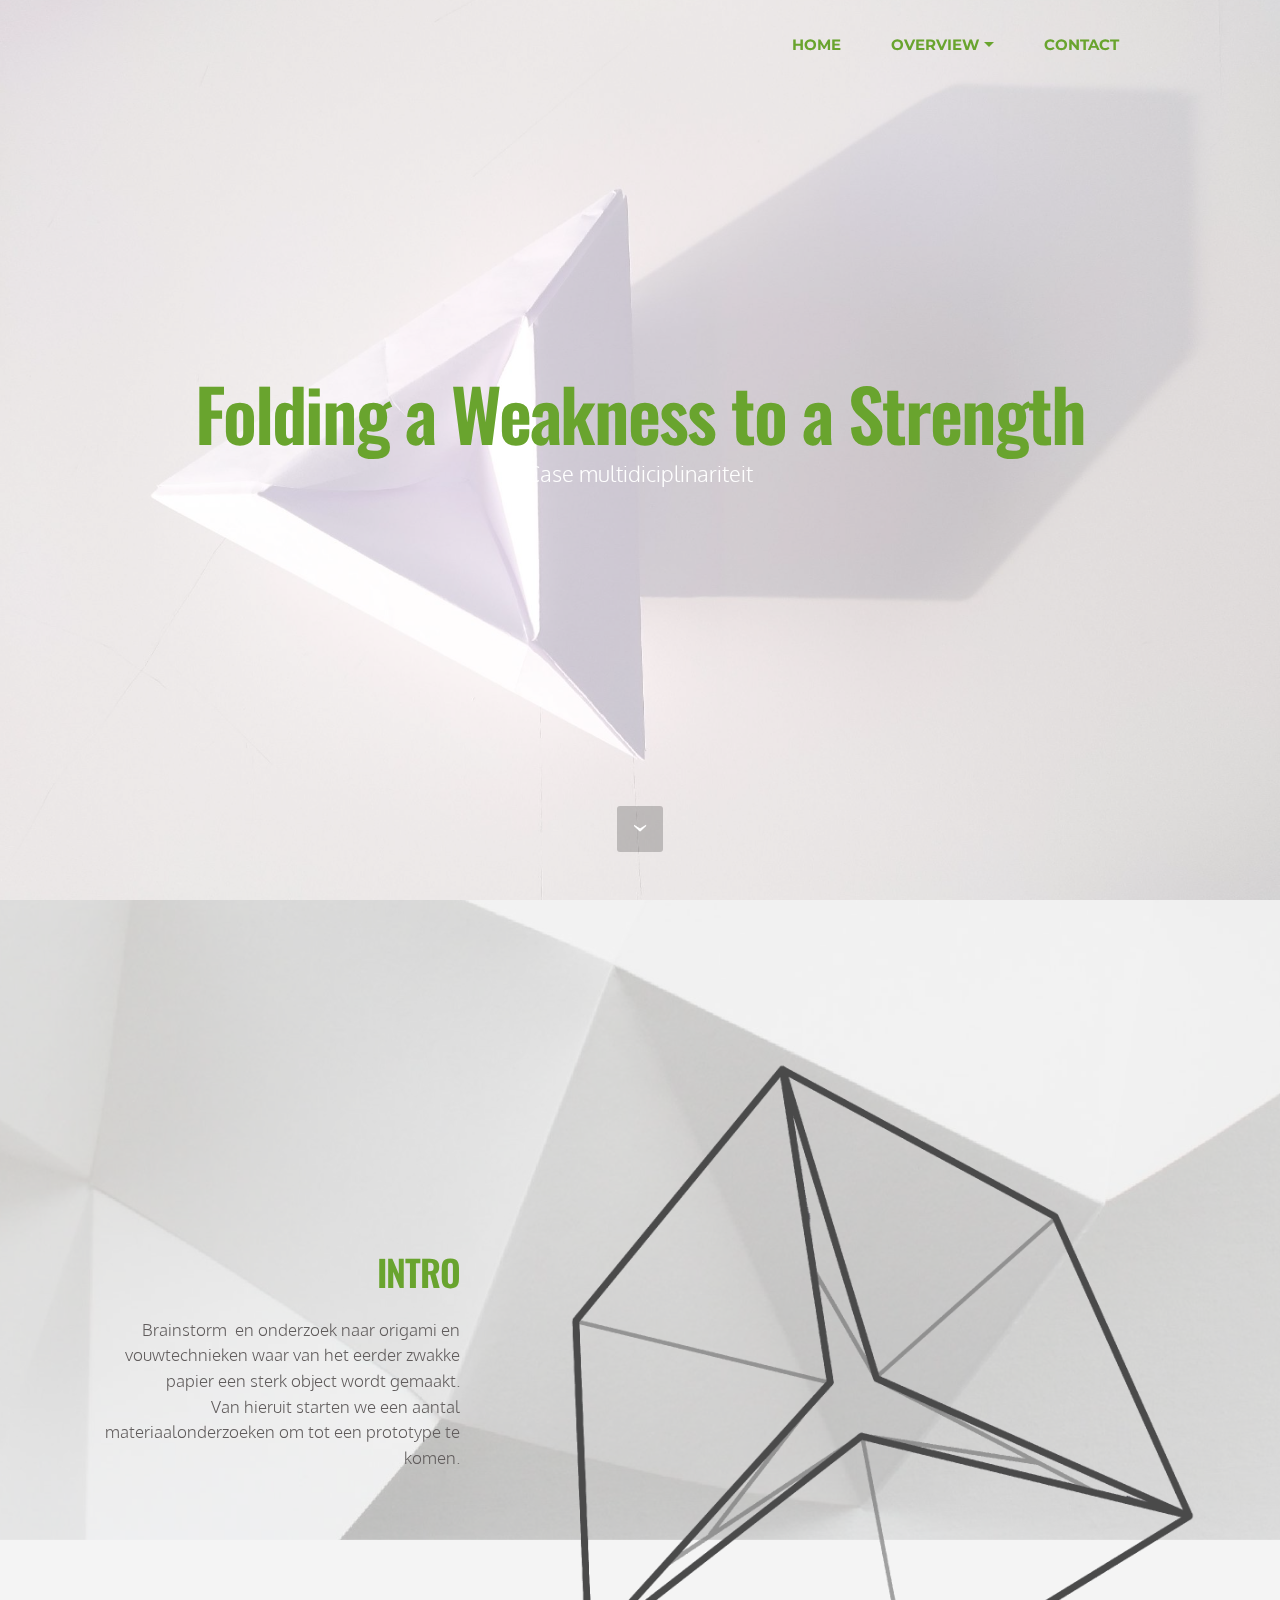
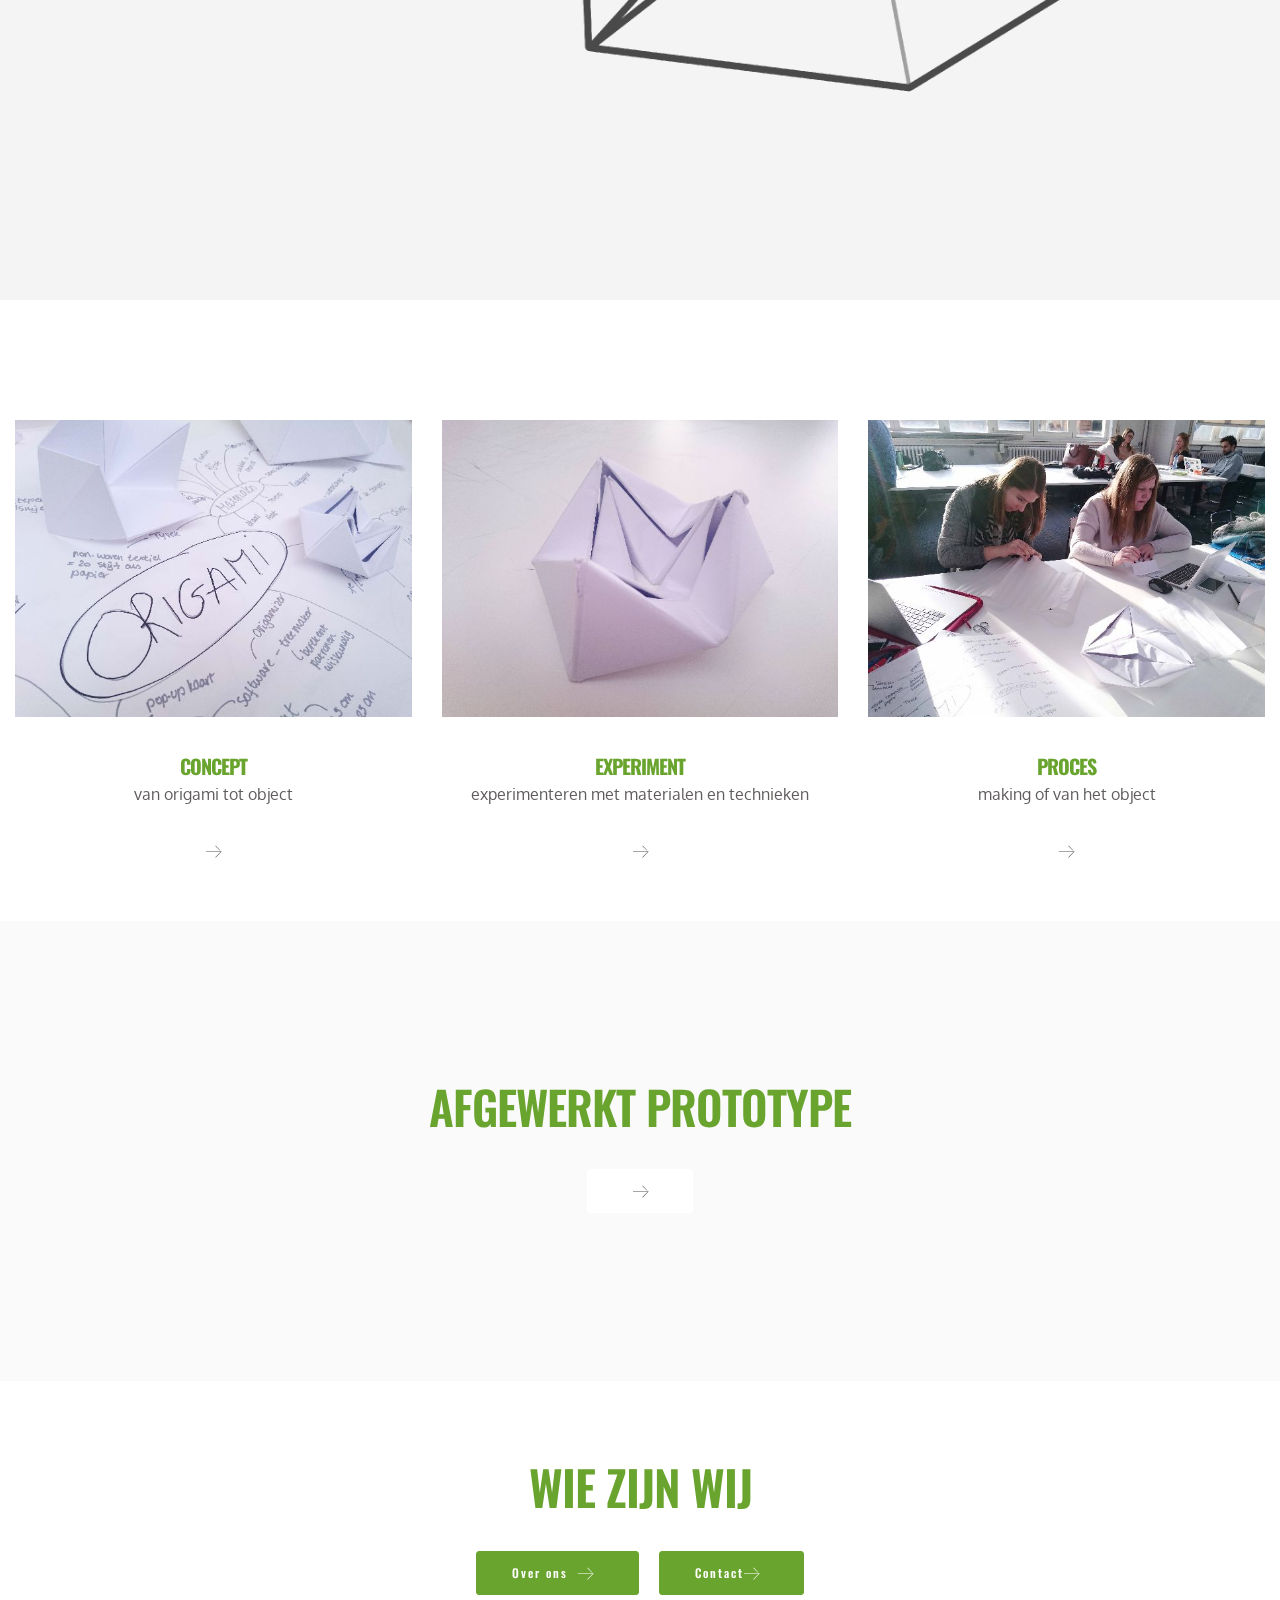
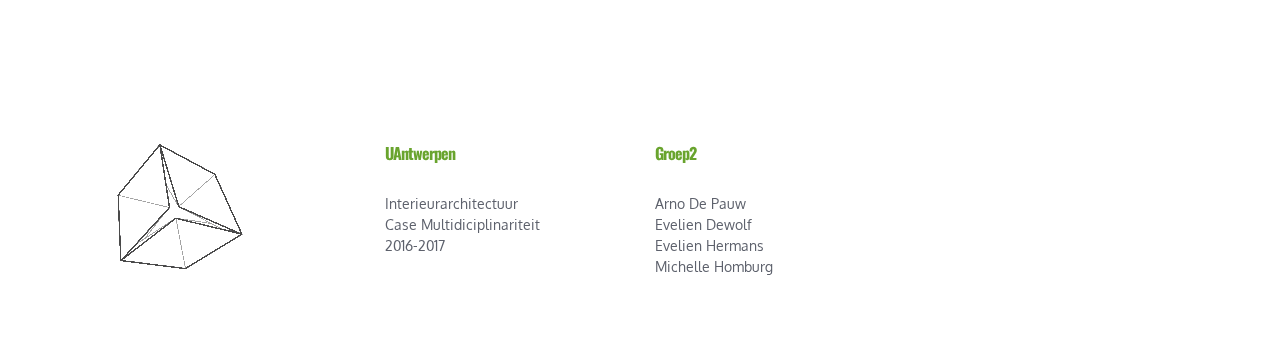
==== index.html @ 87c95130 "1212 doorsturen" ====
<!DOCTYPE html>
<html>
<head>
  <!-- Site made with Mobirise Website Builder v3.9.0, https://mobirise.com -->
  <meta charset="UTF-8">
  <meta http-equiv="X-UA-Compatible" content="IE=edge">
  <meta name="generator" content="Mobirise v3.9.0, mobirise.com">
  <meta name="viewport" content="width=device-width, initial-scale=1">
  <link rel="shortcut icon" href="assets/images/logo.png" type="image/x-icon">
  <meta name="description" content="">
  <title>Folding & Creating</title>
  <link rel="stylesheet" href="https://fonts.googleapis.com/css?family=Lora:400,700,400italic,700italic&amp;subset=latin">
  <link rel="stylesheet" href="https://fonts.googleapis.com/css?family=Montserrat:400,700">
  <link rel="stylesheet" href="https://fonts.googleapis.com/css?family=Raleway:100,100i,200,200i,300,300i,400,400i,500,500i,600,600i,700,700i,800,800i,900,900i">
  <link rel="stylesheet" href="assets/bootstrap-material-design-font/css/material.css">
  <link rel="stylesheet" href="assets/web/assets/mobirise-icons/mobirise-icons.css">
  <link rel="stylesheet" href="assets/tether/tether.min.css">
  <link rel="stylesheet" href="assets/bootstrap/css/bootstrap.min.css">
  <link rel="stylesheet" href="assets/dropdown/css/style.css">
  <link rel="stylesheet" href="assets/theme/css/style.css">
  <link rel="stylesheet" href="assets/mobirise/css/mbr-additional.css" type="text/css">
  
  
  
</head>
<body>
<section id="menu-0">

    <nav class="navbar navbar-dropdown bg-color transparent">
        <div class="container">

            <div class="mbr-table">
                
                <div class="mbr-table-cell">

                    <button class="navbar-toggler pull-xs-right hidden-md-up" type="button" data-toggle="collapse" data-target="#exCollapsingNavbar">
                        <div class="hamburger-icon"></div>
                    </button>

                    <ul class="nav-dropdown collapse pull-xs-right nav navbar-nav navbar-toggleable-sm" id="exCollapsingNavbar"><li class="nav-item dropdown"><a class="nav-link link" href="index.html">HOME</a></li><li class="nav-item dropdown open"><a class="nav-link link dropdown-toggle" href="https://mobirise.com/" data-toggle="dropdown-submenu" aria-expanded="true">OVERVIEW</a><div class="dropdown-menu"><a class="dropdown-item" href="concept.html">Concept</a><a class="dropdown-item" href="experimenten.html">Experimenten</a><a class="dropdown-item" href="proces.html">Proces</a><a class="dropdown-item" href="objectAF.html">Afgewerkt Object</a><a class="dropdown-item" href="overons.html">Over ons</a></div></li><li class="nav-item dropdown"><a class="nav-link link" href="contact.html" aria-expanded="false">CONTACT</a></li><li class="nav-item"><a class="nav-link link" href="https://mobirise.com/" aria-expanded="false"></a></li></ul>
                    <button hidden="" class="navbar-toggler navbar-close" type="button" data-toggle="collapse" data-target="#exCollapsingNavbar">
                        <div class="close-icon"></div>
                    </button>

                </div>
            </div>

        </div>
    </nav>

</section>

<section class="engine"><a rel="external" href="https://mobirise.com">bootstrap web site generator software download</a></section><section class="mbr-section mbr-section-hero mbr-section-full mbr-parallax-background mbr-section-with-arrow mbr-after-navbar" id="header1-c" style="background-image: url(assets/images/experiment2opzijnkant-2000x1500-39.jpg);">

    <div class="mbr-overlay" style="opacity: 0.6; background-color: rgb(255, 255, 255);"></div>

    <div class="mbr-table-cell">

        <div class="container">
            <div class="row">
                <div class="mbr-section col-md-10 col-md-offset-1 text-xs-center">

                    <h1 class="mbr-section-title display-1">Folding a Weakness to a Strength</h1>
                    <p class="mbr-section-lead lead">Case multidiciplinariteit</p>
                    
                </div>
            </div>
        </div>
    </div>

    <div class="mbr-arrow mbr-arrow-floating" aria-hidden="true"><a href="#msg-box5-1k"><i class="mbr-arrow-icon"></i></a></div>

</section>

<section class="mbr-section mbr-parallax-background" id="msg-box5-1k" style="background-image: url(assets/images/achtergrond-2000x1341-19.jpg); padding-top: 160px; padding-bottom: 200px;">

    <div class="mbr-overlay" style="opacity: 0.7; background-color: rgb(239, 239, 239);">
    </div>
    <div class="container">
        <div class="row">
            <div class="mbr-table-md-up">

              

              <div class="mbr-table-cell mbr-right-padding-md-up col-md-5 text-xs-center text-md-right">
                  <h3 class="mbr-section-title display-2">INTRO</h3>
                  <div class="lead">

                    <p>&nbsp;Brainstorm &nbsp;en onderzoek naar origami en vouwtechnieken waar van het eerder zwakke papier een sterk object wordt gemaakt.<br>Van hieruit starten we een aantal &nbsp;materiaalonderzoeken om tot een prototype te komen.</p>

                  </div>

                  
              </div>


              


              <div class="mbr-table-cell mbr-valign-top col-md-7">
                  <div class="mbr-figure"><img src="assets/images/logo1-1400x1410-69.png"></div>
              </div>

            </div>
        </div>
    </div>

</section>

<section class="mbr-cards mbr-section mbr-section-nopadding" id="features3-m" style="background-color: rgb(255, 255, 255);">

    

    <div class="mbr-cards-row row">
        <div class="mbr-cards-col col-xs-12 col-lg-4" style="padding-top: 120px; padding-bottom: 40px;">
            <div class="container">
              <div class="card cart-block">
                  <div class="card-img"><img src="assets/images/origamiconcept-600x450-36.jpg" class="card-img-top"></div>
                  <div class="card-block">
                    <h4 class="card-title">CONCEPT</h4>
                    <h5 class="card-subtitle">van origami tot object</h5>
                    
                    <div class="card-btn"><a href="concept.html" class="btn btn-white">&nbsp;&nbsp;<span class="mbri-right mbr-iconfont mbr-iconfont-btn"></span></a></div>
                    </div>
                </div>
            </div>
        </div>
        <div class="mbr-cards-col col-xs-12 col-lg-4" style="padding-top: 120px; padding-bottom: 40px;">
            <div class="container">
                <div class="card cart-block">
                    <div class="card-img"><img src="assets/images/experiment5-600x450-65.jpg" class="card-img-top"></div>
                    <div class="card-block">
                        <h4 class="card-title">EXPERIMENT</h4>
                        <h5 class="card-subtitle">experimenteren met materialen en technieken</h5>
                        
                        <div class="card-btn"><a href="experimenten.html" class="btn btn-white">&nbsp;&nbsp;<span class="mbri-right mbr-iconfont mbr-iconfont-btn"></span></a></div>
                    </div>
                </div>
            </div>
        </div>
        <div class="mbr-cards-col col-xs-12 col-lg-4" style="padding-top: 120px; padding-bottom: 40px;">
            <div class="container">
                <div class="card cart-block">
                    <div class="card-img"><img src="assets/images/proces1-600x450-10.jpg" class="card-img-top"></div>
                    <div class="card-block">
                        <h4 class="card-title">PROCES</h4>
                        <h5 class="card-subtitle">making of van het object</h5>
                        
                        <div class="card-btn"><a href="proces.html" class="btn btn-white">&nbsp;&nbsp;<span class="mbri-right mbr-iconfont mbr-iconfont-btn"></span></a></div>
                    </div>
                </div>
            </div>
        </div>
        
        
        
    </div>
</section>

<section class="mbr-section article mbr-parallax-background" id="msg-box3-2u" style="background-image: url(assets/images/achtergrondjegrijs-2000x1500-86-1.jpg); padding-top: 160px; padding-bottom: 160px;">

    <div class="mbr-overlay" style="opacity: 0.3; background-color: rgb(239, 239, 239);">
    </div>
    <div class="container">
        <div class="row">
            <div class="col-md-8 col-md-offset-2 text-xs-center">
                <h3 class="mbr-section-title display-2">AFGEWERKT PROTOTYPE</h3>
                
                <div><a class="btn btn-white" href="objectAF.html">&nbsp;&nbsp;<span class="mbri-right mbr-iconfont mbr-iconfont-btn"></span></a></div>
            </div>
        </div>
    </div>

</section>

<section class="mbr-section article" id="msg-box3-1n" style="background-color: rgb(255, 255, 255); padding-top: 80px; padding-bottom: 80px;">

    
    <div class="container">
        <div class="row">
            <div class="col-md-8 col-md-offset-2 text-xs-center">
                <h3 class="mbr-section-title display-2">WIE ZIJN WIJ</h3>
                <div class="lead"></div>
                <div><a class="btn btn-secondary" href="overons.html">Over ons &nbsp;<span class="mbri-right mbr-iconfont mbr-iconfont-btn"></span></a> <a class="btn btn-secondary" href="contact.html">Contact<span class="mbri-right mbr-iconfont mbr-iconfont-btn"></span></a></div>
            </div>
        </div>
    </div>

</section>

<section class="mbr-section mbr-section-md-padding mbr-footer footer1" id="contacts1-5" style="background-color: rgb(255, 255, 255); padding-top: 60px; padding-bottom: 60px;">
    
    <div class="container">
        <div class="row">
            <div class="mbr-footer-content col-xs-12 col-md-3">
                <div><img src="assets/images/logo1-128x128-50.png"></div>
            </div>
            <div class="mbr-footer-content col-xs-12 col-md-3">
                <p><strong>UAntwerpen</strong><br>Interieurarchitectuur<br>Case Multidiciplinariteit<br>2016-2017</p>
            </div>
            <div class="mbr-footer-content col-xs-12 col-md-3">
                <p><strong>Groep2</strong><br>Arno De Pauw<br>
Evelien Dewolf<br>Evelien Hermans<br>Michelle Homburg<br></p>
            </div>
            <div class="mbr-footer-content col-xs-12 col-md-3">
                <p></p>
            </div>

        </div>
    </div>
</section>


  <script src="assets/web/assets/jquery/jquery.min.js"></script>
  <script src="assets/tether/tether.min.js"></script>
  <script src="assets/bootstrap/js/bootstrap.min.js"></script>
  <script src="assets/smooth-scroll/SmoothScroll.js"></script>
  <script src="assets/dropdown/js/script.min.js"></script>
  <script src="assets/touchSwipe/jquery.touchSwipe.min.js"></script>
  <script src="assets/jarallax/jarallax.js"></script>
  <script src="assets/theme/js/script.js"></script>
  
  
</body>
</html>
---- assets/bootstrap-material-design-font/css/material.css ----
@font-face {
  font-family: 'Material-Design-Icons';
  src: url('../fonts/Material-Design-Icons.eot?3ocs8m');
  src: url('../fonts/Material-Design-Icons.eot?#iefix3ocs8m') format('embedded-opentype'), url('../fonts/Material-Design-Icons.woff?3ocs8m') format('woff'), url('../fonts/Material-Design-Icons.ttf?3ocs8m') format('truetype'), url('../fonts/Material-Design-Icons.svg?3ocs8m#Material-Design-Icons') format('svg');
  font-weight: normal;
  font-style: normal;
}
[class^="mdi-"],
[class*="mdi-"] {
  speak: none;
  display: inline-block;
  font-style: normal;
  font-variant:normal;
  font-weight:normal;
  /*font-size:24px;*/
  line-height:1;
  font-family:'Material-Design-Icons' !important;
  text-rendering: auto;
  
  -webkit-font-smoothing: antialiased;
  -moz-osx-font-smoothing: grayscale;
  -webkit-transform: translate(0, 0);
      -ms-transform: translate(0, 0);
          transform: translate(0, 0);
}
[class^="mdi-"]:before,
[class*="mdi-"]:before {
  display: inline-block;
  speak: none;
  text-decoration: inherit;
}
[class^="mdi-"].pull-left,
[class*="mdi-"].pull-left {
  margin-right: .3em;
}
[class^="mdi-"].pull-right,
[class*="mdi-"].pull-right {
  margin-left: .3em;
}
[class^="mdi-"].mdi-lg:before,
[class*="mdi-"].mdi-lg:before,
[class^="mdi-"].mdi-lg:after,
[class*="mdi-"].mdi-lg:after {
  font-size: 1.33333333em;
  line-height: 0.75em;
  vertical-align: -15%;
}
[class^="mdi-"].mdi-2x:before,
[class*="mdi-"].mdi-2x:before,
[class^="mdi-"].mdi-2x:after,
[class*="mdi-"].mdi-2x:after {
  font-size: 2em;
}
[class^="mdi-"].mdi-3x:before,
[class*="mdi-"].mdi-3x:before,
[class^="mdi-"].mdi-3x:after,
[class*="mdi-"].mdi-3x:after {
  font-size: 3em;
}
[class^="mdi-"].mdi-4x:before,
[class*="mdi-"].mdi-4x:before,
[class^="mdi-"].mdi-4x:after,
[class*="mdi-"].mdi-4x:after {
  font-size: 4em;
}
[class^="mdi-"].mdi-5x:before,
[class*="mdi-"].mdi-5x:before,
[class^="mdi-"].mdi-5x:after,
[class*="mdi-"].mdi-5x:after {
  font-size: 5em;
}
[class^="mdi-device-signal-cellular-"]:after,
[class^="mdi-device-battery-"]:after,
[class^="mdi-device-battery-charging-"]:after,
[class^="mdi-device-signal-cellular-connected-no-internet-"]:after,
[class^="mdi-device-signal-wifi-"]:after,
[class^="mdi-device-signal-wifi-statusbar-not-connected"]:after,
.mdi-device-network-wifi:after {
  opacity: .3;
  position: absolute;
  left: 0;
  top: 0;
  z-index: 1;
  display: inline-block;
  speak: none;
  text-decoration: inherit;
}
[class^="mdi-device-signal-cellular-"]:after {
  content: "\e758";
}
[class^="mdi-device-battery-"]:after {
  content: "\e735";
}
[class^="mdi-device-battery-charging-"]:after {
  content: "\e733";
}
[class^="mdi-device-signal-cellular-connected-no-internet-"]:after {
  content: "\e75d";
}
[class^="mdi-device-signal-wifi-"]:after,
.mdi-device-network-wifi:after {
  content: "\e765";
}
[class^="mdi-device-signal-wifi-statusbasr-not-connected"]:after {
  content: "\e8f7";
}
.mdi-device-signal-cellular-off:after,
.mdi-device-signal-cellular-null:after,
.mdi-device-signal-cellular-no-sim:after,
.mdi-device-signal-wifi-off:after,
.mdi-device-signal-wifi-4-bar:after,
.mdi-device-signal-cellular-4-bar:after,
.mdi-device-battery-alert:after,
.mdi-device-signal-cellular-connected-no-internet-4-bar:after,
.mdi-device-battery-std:after,
.mdi-device-battery-full .mdi-device-battery-unknown:after {
  content: "";
}
.mdi-fw {
  width: 1.28571429em;
  text-align: center;
}
.mdi-ul {
  padding-left: 0;
  margin-left: 2.14285714em;
  list-style-type: none;
}
.mdi-ul > li {
  position: relative;
}
.mdi-li {
  position: absolute;
  left: -2.14285714em;
  width: 2.14285714em;
  top: 0.14285714em;
  text-align: center;
}
.mdi-li.mdi-lg {
  left: -1.85714286em;
}
.mdi-border {
  padding: .2em .25em .15em;
  border: solid 0.08em #eeeeee;
  border-radius: .1em;
}
.mdi-spin {
  -webkit-animation: mdi-spin 2s infinite linear;
  animation: mdi-spin 2s infinite linear;
  -webkit-transform-origin: 50% 50%;
  -ms-transform-origin: 50% 50%;
      transform-origin: 50% 50%;
}
.mdi-pulse {
  -webkit-animation: mdi-spin 1s steps(8) infinite;
  animation: mdi-spin 1s steps(8) infinite;
  -webkit-transform-origin: 50% 50%;
  -ms-transform-origin: 50% 50%;
      transform-origin: 50% 50%;
}
@-webkit-keyframes mdi-spin {
  0% {
    -webkit-transform: rotate(0deg);
    transform: rotate(0deg);
  }
  100% {
    -webkit-transform: rotate(359deg);
    transform: rotate(359deg);
  }
}
@keyframes mdi-spin {
  0% {
    -webkit-transform: rotate(0deg);
    transform: rotate(0deg);
  }
  100% {
    -webkit-transform: rotate(359deg);
    transform: rotate(359deg);
  }
}
.mdi-rotate-90 {
  filter: progid:DXImageTransform.Microsoft.BasicImage(rotation=1);
  -webkit-transform: rotate(90deg);
  -ms-transform: rotate(90deg);
  transform: rotate(90deg);
}
.mdi-rotate-180 {
  filter: progid:DXImageTransform.Microsoft.BasicImage(rotation=2);
  -webkit-transform: rotate(180deg);
  -ms-transform: rotate(180deg);
  transform: rotate(180deg);
}
.mdi-rotate-270 {
  filter: progid:DXImageTransform.Microsoft.BasicImage(rotation=3);
  -webkit-transform: rotate(270deg);
  -ms-transform: rotate(270deg);
  transform: rotate(270deg);
}
.mdi-flip-horizontal {
  filter: progid:DXImageTransform.Microsoft.BasicImage(rotation=0, mirror=1);
  -webkit-transform: scale(-1, 1);
  -ms-transform: scale(-1, 1);
  transform: scale(-1, 1);
}
.mdi-flip-vertical {
  filter: progid:DXImageTransform.Microsoft.BasicImage(rotation=2, mirror=1);
  -webkit-transform: scale(1, -1);
  -ms-transform: scale(1, -1);
  transform: scale(1, -1);
}
:root .mdi-rotate-90,
:root .mdi-rotate-180,
:root .mdi-rotate-270,
:root .mdi-flip-horizontal,
:root .mdi-flip-vertical {
  -webkit-filter: none;
          filter: none;
}
.mdi-stack {
  position: relative;
  display: inline-block;
  width: 2em;
  height: 2em;
  line-height: 2em;
  vertical-align: middle;
}
.mdi-stack-1x,
.mdi-stack-2x {
  position: absolute;
  left: 0;
  width: 100%;
  text-align: center;
}
.mdi-stack-1x {
  line-height: inherit;
}
.mdi-stack-2x {
  font-size: 2em;
}
.mdi-inverse {
  color: #ffffff;
}
/* Start Icons */
.mdi-action-3d-rotation:before {
  content: "\e600";
}
.mdi-action-accessibility:before {
  content: "\e601";
}
.mdi-action-account-balance-wallet:before {
  content: "\e602";
}
.mdi-action-account-balance:before {
  content: "\e603";
}
.mdi-action-account-box:before {
  content: "\e604";
}
.mdi-action-account-child:before {
  content: "\e605";
}
.mdi-action-account-circle:before {
  content: "\e606";
}
.mdi-action-add-shopping-cart:before {
  content: "\e607";
}
.mdi-action-alarm-add:before {
  content: "\e608";
}
.mdi-action-alarm-off:before {
  content: "\e609";
}
.mdi-action-alarm-on:before {
  content: "\e60a";
}
.mdi-action-alarm:before {
  content: "\e60b";
}
.mdi-action-android:before {
  content: "\e60c";
}
.mdi-action-announcement:before {
  content: "\e60d";
}
.mdi-action-aspect-ratio:before {
  content: "\e60e";
}
.mdi-action-assessment:before {
  content: "\e60f";
}
.mdi-action-assignment-ind:before {
  content: "\e610";
}
.mdi-action-assignment-late:before {
  content: "\e611";
}
.mdi-action-assignment-return:before {
  content: "\e612";
}
.mdi-action-assignment-returned:before {
  content: "\e613";
}
.mdi-action-assignment-turned-in:before {
  content: "\e614";
}
.mdi-action-assignment:before {
  content: "\e615";
}
.mdi-action-autorenew:before {
  content: "\e616";
}
.mdi-action-backup:before {
  content: "\e617";
}
.mdi-action-book:before {
  content: "\e618";
}
.mdi-action-bookmark-outline:before {
  content: "\e619";
}
.mdi-action-bookmark:before {
  content: "\e61a";
}
.mdi-action-bug-report:before {
  content: "\e61b";
}
.mdi-action-cached:before {
  content: "\e61c";
}
.mdi-action-check-circle:before {
  content: "\e61d";
}
.mdi-action-class:before {
  content: "\e61e";
}
.mdi-action-credit-card:before {
  content: "\e61f";
}
.mdi-action-dashboard:before {
  content: "\e620";
}
.mdi-action-delete:before {
  content: "\e621";
}
.mdi-action-description:before {
  content: "\e622";
}
.mdi-action-dns:before {
  content: "\e623";
}
.mdi-action-done-all:before {
  content: "\e624";
}
.mdi-action-done:before {
  content: "\e625";
}
.mdi-action-event:before {
  content: "\e626";
}
.mdi-action-exit-to-app:before {
  content: "\e627";
}
.mdi-action-explore:before {
  content: "\e628";
}
.mdi-action-extension:before {
  content: "\e629";
}
.mdi-action-face-unlock:before {
  content: "\e62a";
}
.mdi-action-favorite-outline:before {
  content: "\e62b";
}
.mdi-action-favorite:before {
  content: "\e62c";
}
.mdi-action-find-in-page:before {
  content: "\e62d";
}
.mdi-action-find-replace:before {
  content: "\e62e";
}
.mdi-action-flip-to-back:before {
  content: "\e62f";
}
.mdi-action-flip-to-front:before {
  content: "\e630";
}
.mdi-action-get-app:before {
  content: "\e631";
}
.mdi-action-grade:before {
  content: "\e632";
}
.mdi-action-group-work:before {
  content: "\e633";
}
.mdi-action-help:before {
  content: "\e634";
}
.mdi-action-highlight-remove:before {
  content: "\e635";
}
.mdi-action-history:before {
  content: "\e636";
}
.mdi-action-home:before {
  content: "\e637";
}
.mdi-action-https:before {
  content: "\e638";
}
.mdi-action-info-outline:before {
  content: "\e639";
}
.mdi-action-info:before {
  content: "\e63a";
}
.mdi-action-input:before {
  content: "\e63b";
}
.mdi-action-invert-colors:before {
  content: "\e63c";
}
.mdi-action-label-outline:before {
  content: "\e63d";
}
.mdi-action-label:before {
  content: "\e63e";
}
.mdi-action-language:before {
  content: "\e63f";
}
.mdi-action-launch:before {
  content: "\e640";
}
.mdi-action-list:before {
  content: "\e641";
}
.mdi-action-lock-open:before {
  content: "\e642";
}
.mdi-action-lock-outline:before {
  content: "\e643";
}
.mdi-action-lock:before {
  content: "\e644";
}
.mdi-action-loyalty:before {
  content: "\e645";
}
.mdi-action-markunread-mailbox:before {
  content: "\e646";
}
.mdi-action-note-add:before {
  content: "\e647";
}
.mdi-action-open-in-browser:before {
  content: "\e648";
}
.mdi-action-open-in-new:before {
  content: "\e649";
}
.mdi-action-open-with:before {
  content: "\e64a";
}
.mdi-action-pageview:before {
  content: "\e64b";
}
.mdi-action-payment:before {
  content: "\e64c";
}
.mdi-action-perm-camera-mic:before {
  content: "\e64d";
}
.mdi-action-perm-contact-cal:before {
  content: "\e64e";
}
.mdi-action-perm-data-setting:before {
  content: "\e64f";
}
.mdi-action-perm-device-info:before {
  content: "\e650";
}
.mdi-action-perm-identity:before {
  content: "\e651";
}
.mdi-action-perm-media:before {
  content: "\e652";
}
.mdi-action-perm-phone-msg:before {
  content: "\e653";
}
.mdi-action-perm-scan-wifi:before {
  content: "\e654";
}
.mdi-action-picture-in-picture:before {
  content: "\e655";
}
.mdi-action-polymer:before {
  content: "\e656";
}
.mdi-action-print:before {
  content: "\e657";
}
.mdi-action-query-builder:before {
  content: "\e658";
}
.mdi-action-question-answer:before {
  content: "\e659";
}
.mdi-action-receipt:before {
  content: "\e65a";
}
.mdi-action-redeem:before {
  content: "\e65b";
}
.mdi-action-reorder:before {
  content: "\e65c";
}
.mdi-action-report-problem:before {
  content: "\e65d";
}
.mdi-action-restore:before {
  content: "\e65e";
}
.mdi-action-room:before {
  content: "\e65f";
}
.mdi-action-schedule:before {
  content: "\e660";
}
.mdi-action-search:before {
  content: "\e661";
}
.mdi-action-settings-applications:before {
  content: "\e662";
}
.mdi-action-settings-backup-restore:before {
  content: "\e663";
}
.mdi-action-settings-bluetooth:before {
  content: "\e664";
}
.mdi-action-settings-cell:before {
  content: "\e665";
}
.mdi-action-settings-display:before {
  content: "\e666";
}
.mdi-action-settings-ethernet:before {
  content: "\e667";
}
.mdi-action-settings-input-antenna:before {
  content: "\e668";
}
.mdi-action-settings-input-component:before {
  content: "\e669";
}
.mdi-action-settings-input-composite:before {
  content: "\e66a";
}
.mdi-action-settings-input-hdmi:before {
  content: "\e66b";
}
.mdi-action-settings-input-svideo:before {
  content: "\e66c";
}
.mdi-action-settings-overscan:before {
  content: "\e66d";
}
.mdi-action-settings-phone:before {
  content: "\e66e";
}
.mdi-action-settings-power:before {
  content: "\e66f";
}
.mdi-action-settings-remote:before {
  content: "\e670";
}
.mdi-action-settings-voice:before {
  content: "\e671";
}
.mdi-action-settings:before {
  content: "\e672";
}
.mdi-action-shop-two:before {
  content: "\e673";
}
.mdi-action-shop:before {
  content: "\e674";
}
.mdi-action-shopping-basket:before {
  content: "\e675";
}
.mdi-action-shopping-cart:before {
  content: "\e676";
}
.mdi-action-speaker-notes:before {
  content: "\e677";
}
.mdi-action-spellcheck:before {
  content: "\e678";
}
.mdi-action-star-rate:before {
  content: "\e679";
}
.mdi-action-stars:before {
  content: "\e67a";
}
.mdi-action-store:before {
  content: "\e67b";
}
.mdi-action-subject:before {
  content: "\e67c";
}
.mdi-action-supervisor-account:before {
  content: "\e67d";
}
.mdi-action-swap-horiz:before {
  content: "\e67e";
}
.mdi-action-swap-vert-circle:before {
  content: "\e67f";
}
.mdi-action-swap-vert:before {
  content: "\e680";
}
.mdi-action-system-update-tv:before {
  content: "\e681";
}
.mdi-action-tab-unselected:before {
  content: "\e682";
}
.mdi-action-tab:before {
  content: "\e683";
}
.mdi-action-theaters:before {
  content: "\e684";
}
.mdi-action-thumb-down:before {
  content: "\e685";
}
.mdi-action-thumb-up:before {
  content: "\e686";
}
.mdi-action-thumbs-up-down:before {
  content: "\e687";
}
.mdi-action-toc:before {
  content: "\e688";
}
.mdi-action-today:before {
  content: "\e689";
}
.mdi-action-track-changes:before {
  content: "\e68a";
}
.mdi-action-translate:before {
  content: "\e68b";
}
.mdi-action-trending-down:before {
  content: "\e68c";
}
.mdi-action-trending-neutral:before {
  content: "\e68d";
}
.mdi-action-trending-up:before {
  content: "\e68e";
}
.mdi-action-turned-in-not:before {
  content: "\e68f";
}
.mdi-action-turned-in:before {
  content: "\e690";
}
.mdi-action-verified-user:before {
  content: "\e691";
}
.mdi-action-view-agenda:before {
  content: "\e692";
}
.mdi-action-view-array:before {
  content: "\e693";
}
.mdi-action-view-carousel:before {
  content: "\e694";
}
.mdi-action-view-column:before {
  content: "\e695";
}
.mdi-action-view-day:before {
  content: "\e696";
}
.mdi-action-view-headline:before {
  content: "\e697";
}
.mdi-action-view-list:before {
  content: "\e698";
}
.mdi-action-view-module:before {
  content: "\e699";
}
.mdi-action-view-quilt:before {
  content: "\e69a";
}
.mdi-action-view-stream:before {
  content: "\e69b";
}
.mdi-action-view-week:before {
  content: "\e69c";
}
.mdi-action-visibility-off:before {
  content: "\e69d";
}
.mdi-action-visibility:before {
  content: "\e69e";
}
.mdi-action-wallet-giftcard:before {
  content: "\e69f";
}
.mdi-action-wallet-membership:before {
  content: "\e6a0";
}
.mdi-action-wallet-travel:before {
  content: "\e6a1";
}
.mdi-action-work:before {
  content: "\e6a2";
}
.mdi-alert-error:before {
  content: "\e6a3";
}
.mdi-alert-warning:before {
  content: "\e6a4";
}
.mdi-av-album:before {
  content: "\e6a5";
}
.mdi-av-closed-caption:before {
  content: "\e6a6";
}
.mdi-av-equalizer:before {
  content: "\e6a7";
}
.mdi-av-explicit:before {
  content: "\e6a8";
}
.mdi-av-fast-forward:before {
  content: "\e6a9";
}
.mdi-av-fast-rewind:before {
  content: "\e6aa";
}
.mdi-av-games:before {
  content: "\e6ab";
}
.mdi-av-hearing:before {
  content: "\e6ac";
}
.mdi-av-high-quality:before {
  content: "\e6ad";
}
.mdi-av-loop:before {
  content: "\e6ae";
}
.mdi-av-mic-none:before {
  content: "\e6af";
}
.mdi-av-mic-off:before {
  content: "\e6b0";
}
.mdi-av-mic:before {
  content: "\e6b1";
}
.mdi-av-movie:before {
  content: "\e6b2";
}
.mdi-av-my-library-add:before {
  content: "\e6b3";
}
.mdi-av-my-library-books:before {
  content: "\e6b4";
}
.mdi-av-my-library-music:before {
  content: "\e6b5";
}
.mdi-av-new-releases:before {
  content: "\e6b6";
}
.mdi-av-not-interested:before {
  content: "\e6b7";
}
.mdi-av-pause-circle-fill:before {
  content: "\e6b8";
}
.mdi-av-pause-circle-outline:before {
  content: "\e6b9";
}
.mdi-av-pause:before {
  content: "\e6ba";
}
.mdi-av-play-arrow:before {
  content: "\e6bb";
}
.mdi-av-play-circle-fill:before {
  content: "\e6bc";
}
.mdi-av-play-circle-outline:before {
  content: "\e6bd";
}
.mdi-av-play-shopping-bag:before {
  content: "\e6be";
}
.mdi-av-playlist-add:before {
  content: "\e6bf";
}
.mdi-av-queue-music:before {
  content: "\e6c0";
}
.mdi-av-queue:before {
  content: "\e6c1";
}
.mdi-av-radio:before {
  content: "\e6c2";
}
.mdi-av-recent-actors:before {
  content: "\e6c3";
}
.mdi-av-repeat-one:before {
  content: "\e6c4";
}
.mdi-av-repeat:before {
  content: "\e6c5";
}
.mdi-av-replay:before {
  content: "\e6c6";
}
.mdi-av-shuffle:before {
  content: "\e6c7";
}
.mdi-av-skip-next:before {
  content: "\e6c8";
}
.mdi-av-skip-previous:before {
  content: "\e6c9";
}
.mdi-av-snooze:before {
  content: "\e6ca";
}
.mdi-av-stop:before {
  content: "\e6cb";
}
.mdi-av-subtitles:before {
  content: "\e6cc";
}
.mdi-av-surround-sound:before {
  content: "\e6cd";
}
.mdi-av-timer:before {
  content: "\e6ce";
}
.mdi-av-video-collection:before {
  content: "\e6cf";
}
.mdi-av-videocam-off:before {
  content: "\e6d0";
}
.mdi-av-videocam:before {
  content: "\e6d1";
}
.mdi-av-volume-down:before {
  content: "\e6d2";
}
.mdi-av-volume-mute:before {
  content: "\e6d3";
}
.mdi-av-volume-off:before {
  content: "\e6d4";
}
.mdi-av-volume-up:before {
  content: "\e6d5";
}
.mdi-av-web:before {
  content: "\e6d6";
}
.mdi-communication-business:before {
  content: "\e6d7";
}
.mdi-communication-call-end:before {
  content: "\e6d8";
}
.mdi-communication-call-made:before {
  content: "\e6d9";
}
.mdi-communication-call-merge:before {
  content: "\e6da";
}
.mdi-communication-call-missed:before {
  content: "\e6db";
}
.mdi-communication-call-received:before {
  content: "\e6dc";
}
.mdi-communication-call-split:before {
  content: "\e6dd";
}
.mdi-communication-call:before {
  content: "\e6de";
}
.mdi-communication-chat:before {
  content: "\e6df";
}
.mdi-communication-clear-all:before {
  content: "\e6e0";
}
.mdi-communication-comment:before {
  content: "\e6e1";
}
.mdi-communication-contacts:before {
  content: "\e6e2";
}
.mdi-communication-dialer-sip:before {
  content: "\e6e3";
}
.mdi-communication-dialpad:before {
  content: "\e6e4";
}
.mdi-communication-dnd-on:before {
  content: "\e6e5";
}
.mdi-communication-email:before {
  content: "\e6e6";
}
.mdi-communication-forum:before {
  content: "\e6e7";
}
.mdi-communication-import-export:before {
  content: "\e6e8";
}
.mdi-communication-invert-colors-off:before {
  content: "\e6e9";
}
.mdi-communication-invert-colors-on:before {
  content: "\e6ea";
}
.mdi-communication-live-help:before {
  content: "\e6eb";
}
.mdi-communication-location-off:before {
  content: "\e6ec";
}
.mdi-communication-location-on:before {
  content: "\e6ed";
}
.mdi-communication-message:before {
  content: "\e6ee";
}
.mdi-communication-messenger:before {
  content: "\e6ef";
}
.mdi-communication-no-sim:before {
  content: "\e6f0";
}
.mdi-communication-phone:before {
  content: "\e6f1";
}
.mdi-communication-portable-wifi-off:before {
  content: "\e6f2";
}
.mdi-communication-quick-contacts-dialer:before {
  content: "\e6f3";
}
.mdi-communication-quick-contacts-mail:before {
  content: "\e6f4";
}
.mdi-communication-ring-volume:before {
  content: "\e6f5";
}
.mdi-communication-stay-current-landscape:before {
  content: "\e6f6";
}
.mdi-communication-stay-current-portrait:before {
  content: "\e6f7";
}
.mdi-communication-stay-primary-landscape:before {
  content: "\e6f8";
}
.mdi-communication-stay-primary-portrait:before {
  content: "\e6f9";
}
.mdi-communication-swap-calls:before {
  content: "\e6fa";
}
.mdi-communication-textsms:before {
  content: "\e6fb";
}
.mdi-communication-voicemail:before {
  content: "\e6fc";
}
.mdi-communication-vpn-key:before {
  content: "\e6fd";
}
.mdi-content-add-box:before {
  content: "\e6fe";
}
.mdi-content-add-circle-outline:before {
  content: "\e6ff";
}
.mdi-content-add-circle:before {
  content: "\e700";
}
.mdi-content-add:before {
  content: "\e701";
}
.mdi-content-archive:before {
  content: "\e702";
}
.mdi-content-backspace:before {
  content: "\e703";
}
.mdi-content-block:before {
  content: "\e704";
}
.mdi-content-clear:before {
  content: "\e705";
}
.mdi-content-content-copy:before {
  content: "\e706";
}
.mdi-content-content-cut:before {
  content: "\e707";
}
.mdi-content-content-paste:before {
  content: "\e708";
}
.mdi-content-create:before {
  content: "\e709";
}
.mdi-content-drafts:before {
  content: "\e70a";
}
.mdi-content-filter-list:before {
  content: "\e70b";
}
.mdi-content-flag:before {
  content: "\e70c";
}
.mdi-content-forward:before {
  content: "\e70d";
}
.mdi-content-gesture:before {
  content: "\e70e";
}
.mdi-content-inbox:before {
  content: "\e70f";
}
.mdi-content-link:before {
  content: "\e710";
}
.mdi-content-mail:before {
  content: "\e711";
}
.mdi-content-markunread:before {
  content: "\e712";
}
.mdi-content-redo:before {
  content: "\e713";
}
.mdi-content-remove-circle-outline:before {
  content: "\e714";
}
.mdi-content-remove-circle:before {
  content: "\e715";
}
.mdi-content-remove:before {
  content: "\e716";
}
.mdi-content-reply-all:before {
  content: "\e717";
}
.mdi-content-reply:before {
  content: "\e718";
}
.mdi-content-report:before {
  content: "\e719";
}
.mdi-content-save:before {
  content: "\e71a";
}
.mdi-content-select-all:before {
  content: "\e71b";
}
.mdi-content-send:before {
  content: "\e71c";
}
.mdi-content-sort:before {
  content: "\e71d";
}
.mdi-content-text-format:before {
  content: "\e71e";
}
.mdi-content-undo:before {
  content: "\e71f";
}
.mdi-editor-attach-file:before {
  content: "\e776";
}
.mdi-editor-attach-money:before {
  content: "\e777";
}
.mdi-editor-border-all:before {
  content: "\e778";
}
.mdi-editor-border-bottom:before {
  content: "\e779";
}
.mdi-editor-border-clear:before {
  content: "\e77a";
}
.mdi-editor-border-color:before {
  content: "\e77b";
}
.mdi-editor-border-horizontal:before {
  content: "\e77c";
}
.mdi-editor-border-inner:before {
  content: "\e77d";
}
.mdi-editor-border-left:before {
  content: "\e77e";
}
.mdi-editor-border-outer:before {
  content: "\e77f";
}
.mdi-editor-border-right:before {
  content: "\e780";
}
.mdi-editor-border-style:before {
  content: "\e781";
}
.mdi-editor-border-top:before {
  content: "\e782";
}
.mdi-editor-border-vertical:before {
  content: "\e783";
}
.mdi-editor-format-align-center:before {
  content: "\e784";
}
.mdi-editor-format-align-justify:before {
  content: "\e785";
}
.mdi-editor-format-align-left:before {
  content: "\e786";
}
.mdi-editor-format-align-right:before {
  content: "\e787";
}
.mdi-editor-format-bold:before {
  content: "\e788";
}
.mdi-editor-format-clear:before {
  content: "\e789";
}
.mdi-editor-format-color-fill:before {
  content: "\e78a";
}
.mdi-editor-format-color-reset:before {
  content: "\e78b";
}
.mdi-editor-format-color-text:before {
  content: "\e78c";
}
.mdi-editor-format-indent-decrease:before {
  content: "\e78d";
}
.mdi-editor-format-indent-increase:before {
  content: "\e78e";
}
.mdi-editor-format-italic:before {
  content: "\e78f";
}
.mdi-editor-format-line-spacing:before {
  content: "\e790";
}
.mdi-editor-format-list-bulleted:before {
  content: "\e791";
}
.mdi-editor-format-list-numbered:before {
  content: "\e792";
}
.mdi-editor-format-paint:before {
  content: "\e793";
}
.mdi-editor-format-quote:before {
  content: "\e794";
}
.mdi-editor-format-size:before {
  content: "\e795";
}
.mdi-editor-format-strikethrough:before {
  content: "\e796";
}
.mdi-editor-format-textdirection-l-to-r:before {
  content: "\e797";
}
.mdi-editor-format-textdirection-r-to-l:before {
  content: "\e798";
}
.mdi-editor-format-underline:before {
  content: "\e799";
}
.mdi-editor-functions:before {
  content: "\e79a";
}
.mdi-editor-insert-chart:before {
  content: "\e79b";
}
.mdi-editor-insert-comment:before {
  content: "\e79c";
}
.mdi-editor-insert-drive-file:before {
  content: "\e79d";
}
.mdi-editor-insert-emoticon:before {
  content: "\e79e";
}
.mdi-editor-insert-invitation:before {
  content: "\e79f";
}
.mdi-editor-insert-link:before {
  content: "\e7a0";
}
.mdi-editor-insert-photo:before {
  content: "\e7a1";
}
.mdi-editor-merge-type:before {
  content: "\e7a2";
}
.mdi-editor-mode-comment:before {
  content: "\e7a3";
}
.mdi-editor-mode-edit:before {
  content: "\e7a4";
}
.mdi-editor-publish:before {
  content: "\e7a5";
}
.mdi-editor-vertical-align-bottom:before {
  content: "\e7a6";
}
.mdi-editor-vertical-align-center:before {
  content: "\e7a7";
}
.mdi-editor-vertical-align-top:before {
  content: "\e7a8";
}
.mdi-editor-wrap-text:before {
  content: "\e7a9";
}
.mdi-file-attachment:before {
  content: "\e7aa";
}
.mdi-file-cloud-circle:before {
  content: "\e7ab";
}
.mdi-file-cloud-done:before {
  content: "\e7ac";
}
.mdi-file-cloud-download:before {
  content: "\e7ad";
}
.mdi-file-cloud-off:before {
  content: "\e7ae";
}
.mdi-file-cloud-queue:before {
  content: "\e7af";
}
.mdi-file-cloud-upload:before {
  content: "\e7b0";
}
.mdi-file-cloud:before {
  content: "\e7b1";
}
.mdi-file-file-download:before {
  content: "\e7b2";
}
.mdi-file-file-upload:before {
  content: "\e7b3";
}
.mdi-file-folder-open:before {
  content: "\e7b4";
}
.mdi-file-folder-shared:before {
  content: "\e7b5";
}
.mdi-file-folder:before {
  content: "\e7b6";
}
.mdi-device-access-alarm:before {
  content: "\e720";
}
.mdi-device-access-alarms:before {
  content: "\e721";
}
.mdi-device-access-time:before {
  content: "\e722";
}
.mdi-device-add-alarm:before {
  content: "\e723";
}
.mdi-device-airplanemode-off:before {
  content: "\e724";
}
.mdi-device-airplanemode-on:before {
  content: "\e725";
}
.mdi-device-battery-20:before {
  content: "\e726";
}
.mdi-device-battery-30:before {
  content: "\e727";
}
.mdi-device-battery-50:before {
  content: "\e728";
}
.mdi-device-battery-60:before {
  content: "\e729";
}
.mdi-device-battery-80:before {
  content: "\e72a";
}
.mdi-device-battery-90:before {
  content: "\e72b";
}
.mdi-device-battery-alert:before {
  content: "\e72c";
}
.mdi-device-battery-charging-20:before {
  content: "\e72d";
}
.mdi-device-battery-charging-30:before {
  content: "\e72e";
}
.mdi-device-battery-charging-50:before {
  content: "\e72f";
}
.mdi-device-battery-charging-60:before {
  content: "\e730";
}
.mdi-device-battery-charging-80:before {
  content: "\e731";
}
.mdi-device-battery-charging-90:before {
  content: "\e732";
}
.mdi-device-battery-charging-full:before {
  content: "\e733";
}
.mdi-device-battery-full:before {
  content: "\e734";
}
.mdi-device-battery-std:before {
  content: "\e735";
}
.mdi-device-battery-unknown:before {
  content: "\e736";
}
.mdi-device-bluetooth-connected:before {
  content: "\e737";
}
.mdi-device-bluetooth-disabled:before {
  content: "\e738";
}
.mdi-device-bluetooth-searching:before {
  content: "\e739";
}
.mdi-device-bluetooth:before {
  content: "\e73a";
}
.mdi-device-brightness-auto:before {
  content: "\e73b";
}
.mdi-device-brightness-high:before {
  content: "\e73c";
}
.mdi-device-brightness-low:before {
  content: "\e73d";
}
.mdi-device-brightness-medium:before {
  content: "\e73e";
}
.mdi-device-data-usage:before {
  content: "\e73f";
}
.mdi-device-developer-mode:before {
  content: "\e740";
}
.mdi-device-devices:before {
  content: "\e741";
}
.mdi-device-dvr:before {
  content: "\e742";
}
.mdi-device-gps-fixed:before {
  content: "\e743";
}
.mdi-device-gps-not-fixed:before {
  content: "\e744";
}
.mdi-device-gps-off:before {
  content: "\e745";
}
.mdi-device-location-disabled:before {
  content: "\e746";
}
.mdi-device-location-searching:before {
  content: "\e747";
}
.mdi-device-multitrack-audio:before {
  content: "\e748";
}
.mdi-device-network-cell:before {
  content: "\e749";
}
.mdi-device-network-wifi:before {
  content: "\e74a";
}
.mdi-device-nfc:before {
  content: "\e74b";
}
.mdi-device-now-wallpaper:before {
  content: "\e74c";
}
.mdi-device-now-widgets:before {
  content: "\e74d";
}
.mdi-device-screen-lock-landscape:before {
  content: "\e74e";
}
.mdi-device-screen-lock-portrait:before {
  content: "\e74f";
}
.mdi-device-screen-lock-rotation:before {
  content: "\e750";
}
.mdi-device-screen-rotation:before {
  content: "\e751";
}
.mdi-device-sd-storage:before {
  content: "\e752";
}
.mdi-device-settings-system-daydream:before {
  content: "\e753";
}
.mdi-device-signal-cellular-0-bar:before {
  content: "\e754";
}
.mdi-device-signal-cellular-1-bar:before {
  content: "\e755";
}
.mdi-device-signal-cellular-2-bar:before {
  content: "\e756";
}
.mdi-device-signal-cellular-3-bar:before {
  content: "\e757";
}
.mdi-device-signal-cellular-4-bar:before {
  content: "\e758";
}
.mdi-signal-wifi-statusbar-connected-no-internet-after:before {
  content: "\e8f6";
}
.mdi-device-signal-cellular-connected-no-internet-0-bar:before {
  content: "\e759";
}
.mdi-device-signal-cellular-connected-no-internet-1-bar:before {
  content: "\e75a";
}
.mdi-device-signal-cellular-connected-no-internet-2-bar:before {
  content: "\e75b";
}
.mdi-device-signal-cellular-connected-no-internet-3-bar:before {
  content: "\e75c";
}
.mdi-device-signal-cellular-connected-no-internet-4-bar:before {
  content: "\e75d";
}
.mdi-device-signal-cellular-no-sim:before {
  content: "\e75e";
}
.mdi-device-signal-cellular-null:before {
  content: "\e75f";
}
.mdi-device-signal-cellular-off:before {
  content: "\e760";
}
.mdi-device-signal-wifi-0-bar:before {
  content: "\e761";
}
.mdi-device-signal-wifi-1-bar:before {
  content: "\e762";
}
.mdi-device-signal-wifi-2-bar:before {
  content: "\e763";
}
.mdi-device-signal-wifi-3-bar:before {
  content: "\e764";
}
.mdi-device-signal-wifi-4-bar:before {
  content: "\e765";
}
.mdi-device-signal-wifi-off:before {
  content: "\e766";
}
.mdi-device-signal-wifi-statusbar-1-bar:before {
  content: "\e767";
}
.mdi-device-signal-wifi-statusbar-2-bar:before {
  content: "\e768";
}
.mdi-device-signal-wifi-statusbar-3-bar:before {
  content: "\e769";
}
.mdi-device-signal-wifi-statusbar-4-bar:before {
  content: "\e76a";
}
.mdi-device-signal-wifi-statusbar-connected-no-internet-:before {
  content: "\e76b";
}
.mdi-device-signal-wifi-statusbar-connected-no-internet:before {
  content: "\e76f";
}
.mdi-device-signal-wifi-statusbar-connected-no-internet-2:before {
  content: "\e76c";
}
.mdi-device-signal-wifi-statusbar-connected-no-internet-3:before {
  content: "\e76d";
}
.mdi-device-signal-wifi-statusbar-connected-no-internet-4:before {
  content: "\e76e";
}
.mdi-signal-wifi-statusbar-not-connected-after:before {
  content: "\e8f7";
}
.mdi-device-signal-wifi-statusbar-not-connected:before {
  content: "\e770";
}
.mdi-device-signal-wifi-statusbar-null:before {
  content: "\e771";
}
.mdi-device-storage:before {
  content: "\e772";
}
.mdi-device-usb:before {
  content: "\e773";
}
.mdi-device-wifi-lock:before {
  content: "\e774";
}
.mdi-device-wifi-tethering:before {
  content: "\e775";
}
.mdi-hardware-cast-connected:before {
  content: "\e7b7";
}
.mdi-hardware-cast:before {
  content: "\e7b8";
}
.mdi-hardware-computer:before {
  content: "\e7b9";
}
.mdi-hardware-desktop-mac:before {
  content: "\e7ba";
}
.mdi-hardware-desktop-windows:before {
  content: "\e7bb";
}
.mdi-hardware-dock:before {
  content: "\e7bc";
}
.mdi-hardware-gamepad:before {
  content: "\e7bd";
}
.mdi-hardware-headset-mic:before {
  content: "\e7be";
}
.mdi-hardware-headset:before {
  content: "\e7bf";
}
.mdi-hardware-keyboard-alt:before {
  content: "\e7c0";
}
.mdi-hardware-keyboard-arrow-down:before {
  content: "\e7c1";
}
.mdi-hardware-keyboard-arrow-left:before {
  content: "\e7c2";
}
.mdi-hardware-keyboard-arrow-right:before {
  content: "\e7c3";
}
.mdi-hardware-keyboard-arrow-up:before {
  content: "\e7c4";
}
.mdi-hardware-keyboard-backspace:before {
  content: "\e7c5";
}
.mdi-hardware-keyboard-capslock:before {
  content: "\e7c6";
}
.mdi-hardware-keyboard-control:before {
  content: "\e7c7";
}
.mdi-hardware-keyboard-hide:before {
  content: "\e7c8";
}
.mdi-hardware-keyboard-return:before {
  content: "\e7c9";
}
.mdi-hardware-keyboard-tab:before {
  content: "\e7ca";
}
.mdi-hardware-keyboard-voice:before {
  content: "\e7cb";
}
.mdi-hardware-keyboard:before {
  content: "\e7cc";
}
.mdi-hardware-laptop-chromebook:before {
  content: "\e7cd";
}
.mdi-hardware-laptop-mac:before {
  content: "\e7ce";
}
.mdi-hardware-laptop-windows:before {
  content: "\e7cf";
}
.mdi-hardware-laptop:before {
  content: "\e7d0";
}
.mdi-hardware-memory:before {
  content: "\e7d1";
}
.mdi-hardware-mouse:before {
  content: "\e7d2";
}
.mdi-hardware-phone-android:before {
  content: "\e7d3";
}
.mdi-hardware-phone-iphone:before {
  content: "\e7d4";
}
.mdi-hardware-phonelink-off:before {
  content: "\e7d5";
}
.mdi-hardware-phonelink:before {
  content: "\e7d6";
}
.mdi-hardware-security:before {
  content: "\e7d7";
}
.mdi-hardware-sim-card:before {
  content: "\e7d8";
}
.mdi-hardware-smartphone:before {
  content: "\e7d9";
}
.mdi-hardware-speaker:before {
  content: "\e7da";
}
.mdi-hardware-tablet-android:before {
  content: "\e7db";
}
.mdi-hardware-tablet-mac:before {
  content: "\e7dc";
}
.mdi-hardware-tablet:before {
  content: "\e7dd";
}
.mdi-hardware-tv:before {
  content: "\e7de";
}
.mdi-hardware-watch:before {
  content: "\e7df";
}
.mdi-image-add-to-photos:before {
  content: "\e7e0";
}
.mdi-image-adjust:before {
  content: "\e7e1";
}
.mdi-image-assistant-photo:before {
  content: "\e7e2";
}
.mdi-image-audiotrack:before {
  content: "\e7e3";
}
.mdi-image-blur-circular:before {
  content: "\e7e4";
}
.mdi-image-blur-linear:before {
  content: "\e7e5";
}
.mdi-image-blur-off:before {
  content: "\e7e6";
}
.mdi-image-blur-on:before {
  content: "\e7e7";
}
.mdi-image-brightness-1:before {
  content: "\e7e8";
}
.mdi-image-brightness-2:before {
  content: "\e7e9";
}
.mdi-image-brightness-3:before {
  content: "\e7ea";
}
.mdi-image-brightness-4:before {
  content: "\e7eb";
}
.mdi-image-brightness-5:before {
  content: "\e7ec";
}
.mdi-image-brightness-6:before {
  content: "\e7ed";
}
.mdi-image-brightness-7:before {
  content: "\e7ee";
}
.mdi-image-brush:before {
  content: "\e7ef";
}
.mdi-image-camera-alt:before {
  content: "\e7f0";
}
.mdi-image-camera-front:before {
  content: "\e7f1";
}
.mdi-image-camera-rear:before {
  content: "\e7f2";
}
.mdi-image-camera-roll:before {
  content: "\e7f3";
}
.mdi-image-camera:before {
  content: "\e7f4";
}
.mdi-image-center-focus-strong:before {
  content: "\e7f5";
}
.mdi-image-center-focus-weak:before {
  content: "\e7f6";
}
.mdi-image-collections:before {
  content: "\e7f7";
}
.mdi-image-color-lens:before {
  content: "\e7f8";
}
.mdi-image-colorize:before {
  content: "\e7f9";
}
.mdi-image-compare:before {
  content: "\e7fa";
}
.mdi-image-control-point-duplicate:before {
  content: "\e7fb";
}
.mdi-image-control-point:before {
  content: "\e7fc";
}
.mdi-image-crop-3-2:before {
  content: "\e7fd";
}
.mdi-image-crop-5-4:before {
  content: "\e7fe";
}
.mdi-image-crop-7-5:before {
  content: "\e7ff";
}
.mdi-image-crop-16-9:before {
  content: "\e800";
}
.mdi-image-crop-din:before {
  content: "\e801";
}
.mdi-image-crop-free:before {
  content: "\e802";
}
.mdi-image-crop-landscape:before {
  content: "\e803";
}
.mdi-image-crop-original:before {
  content: "\e804";
}
.mdi-image-crop-portrait:before {
  content: "\e805";
}
.mdi-image-crop-square:before {
  content: "\e806";
}
.mdi-image-crop:before {
  content: "\e807";
}
.mdi-image-dehaze:before {
  content: "\e808";
}
.mdi-image-details:before {
  content: "\e809";
}
.mdi-image-edit:before {
  content: "\e80a";
}
.mdi-image-exposure-minus-1:before {
  content: "\e80b";
}
.mdi-image-exposure-minus-2:before {
  content: "\e80c";
}
.mdi-image-exposure-plus-1:before {
  content: "\e80d";
}
.mdi-image-exposure-plus-2:before {
  content: "\e80e";
}
.mdi-image-exposure-zero:before {
  content: "\e80f";
}
.mdi-image-exposure:before {
  content: "\e810";
}
.mdi-image-filter-1:before {
  content: "\e811";
}
.mdi-image-filter-2:before {
  content: "\e812";
}
.mdi-image-filter-3:before {
  content: "\e813";
}
.mdi-image-filter-4:before {
  content: "\e814";
}
.mdi-image-filter-5:before {
  content: "\e815";
}
.mdi-image-filter-6:before {
  content: "\e816";
}
.mdi-image-filter-7:before {
  content: "\e817";
}
.mdi-image-filter-8:before {
  content: "\e818";
}
.mdi-image-filter-9-plus:before {
  content: "\e819";
}
.mdi-image-filter-9:before {
  content: "\e81a";
}
.mdi-image-filter-b-and-w:before {
  content: "\e81b";
}
.mdi-image-filter-center-focus:before {
  content: "\e81c";
}
.mdi-image-filter-drama:before {
  content: "\e81d";
}
.mdi-image-filter-frames:before {
  content: "\e81e";
}
.mdi-image-filter-hdr:before {
  content: "\e81f";
}
.mdi-image-filter-none:before {
  content: "\e820";
}
.mdi-image-filter-tilt-shift:before {
  content: "\e821";
}
.mdi-image-filter-vintage:before {
  content: "\e822";
}
.mdi-image-filter:before {
  content: "\e823";
}
.mdi-image-flare:before {
  content: "\e824";
}
.mdi-image-flash-auto:before {
  content: "\e825";
}
.mdi-image-flash-off:before {
  content: "\e826";
}
.mdi-image-flash-on:before {
  content: "\e827";
}
.mdi-image-flip:before {
  content: "\e828";
}
.mdi-image-gradient:before {
  content: "\e829";
}
.mdi-image-grain:before {
  content: "\e82a";
}
.mdi-image-grid-off:before {
  content: "\e82b";
}
.mdi-image-grid-on:before {
  content: "\e82c";
}
.mdi-image-hdr-off:before {
  content: "\e82d";
}
.mdi-image-hdr-on:before {
  content: "\e82e";
}
.mdi-image-hdr-strong:before {
  content: "\e82f";
}
.mdi-image-hdr-weak:before {
  content: "\e830";
}
.mdi-image-healing:before {
  content: "\e831";
}
.mdi-image-image-aspect-ratio:before {
  content: "\e832";
}
.mdi-image-image:before {
  content: "\e833";
}
.mdi-image-iso:before {
  content: "\e834";
}
.mdi-image-landscape:before {
  content: "\e835";
}
.mdi-image-leak-add:before {
  content: "\e836";
}
.mdi-image-leak-remove:before {
  content: "\e837";
}
.mdi-image-lens:before {
  content: "\e838";
}
.mdi-image-looks-3:before {
  content: "\e839";
}
.mdi-image-looks-4:before {
  content: "\e83a";
}
.mdi-image-looks-5:before {
  content: "\e83b";
}
.mdi-image-looks-6:before {
  content: "\e83c";
}
.mdi-image-looks-one:before {
  content: "\e83d";
}
.mdi-image-looks-two:before {
  content: "\e83e";
}
.mdi-image-looks:before {
  content: "\e83f";
}
.mdi-image-loupe:before {
  content: "\e840";
}
.mdi-image-movie-creation:before {
  content: "\e841";
}
.mdi-image-nature-people:before {
  content: "\e842";
}
.mdi-image-nature:before {
  content: "\e843";
}
.mdi-image-navigate-before:before {
  content: "\e844";
}
.mdi-image-navigate-next:before {
  content: "\e845";
}
.mdi-image-palette:before {
  content: "\e846";
}
.mdi-image-panorama-fisheye:before {
  content: "\e847";
}
.mdi-image-panorama-horizontal:before {
  content: "\e848";
}
.mdi-image-panorama-vertical:before {
  content: "\e849";
}
.mdi-image-panorama-wide-angle:before {
  content: "\e84a";
}
.mdi-image-panorama:before {
  content: "\e84b";
}
.mdi-image-photo-album:before {
  content: "\e84c";
}
.mdi-image-photo-camera:before {
  content: "\e84d";
}
.mdi-image-photo-library:before {
  content: "\e84e";
}
.mdi-image-photo:before {
  content: "\e84f";
}
.mdi-image-portrait:before {
  content: "\e850";
}
.mdi-image-remove-red-eye:before {
  content: "\e851";
}
.mdi-image-rotate-left:before {
  content: "\e852";
}
.mdi-image-rotate-right:before {
  content: "\e853";
}
.mdi-image-slideshow:before {
  content: "\e854";
}
.mdi-image-straighten:before {
  content: "\e855";
}
.mdi-image-style:before {
  content: "\e856";
}
.mdi-image-switch-camera:before {
  content: "\e857";
}
.mdi-image-switch-video:before {
  content: "\e858";
}
.mdi-image-tag-faces:before {
  content: "\e859";
}
.mdi-image-texture:before {
  content: "\e85a";
}
.mdi-image-timelapse:before {
  content: "\e85b";
}
.mdi-image-timer-3:before {
  content: "\e85c";
}
.mdi-image-timer-10:before {
  content: "\e85d";
}
.mdi-image-timer-auto:before {
  content: "\e85e";
}
.mdi-image-timer-off:before {
  content: "\e85f";
}
.mdi-image-timer:before {
  content: "\e860";
}
.mdi-image-tonality:before {
  content: "\e861";
}
.mdi-image-transform:before {
  content: "\e862";
}
.mdi-image-tune:before {
  content: "\e863";
}
.mdi-image-wb-auto:before {
  content: "\e864";
}
.mdi-image-wb-cloudy:before {
  content: "\e865";
}
.mdi-image-wb-incandescent:before {
  content: "\e866";
}
.mdi-image-wb-irradescent:before {
  content: "\e867";
}
.mdi-image-wb-sunny:before {
  content: "\e868";
}
.mdi-maps-beenhere:before {
  content: "\e869";
}
.mdi-maps-directions-bike:before {
  content: "\e86a";
}
.mdi-maps-directions-bus:before {
  content: "\e86b";
}
.mdi-maps-directions-car:before {
  content: "\e86c";
}
.mdi-maps-directions-ferry:before {
  content: "\e86d";
}
.mdi-maps-directions-subway:before {
  content: "\e86e";
}
.mdi-maps-directions-train:before {
  content: "\e86f";
}
.mdi-maps-directions-transit:before {
  content: "\e870";
}
.mdi-maps-directions-walk:before {
  content: "\e871";
}
.mdi-maps-directions:before {
  content: "\e872";
}
.mdi-maps-flight:before {
  content: "\e873";
}
.mdi-maps-hotel:before {
  content: "\e874";
}
.mdi-maps-layers-clear:before {
  content: "\e875";
}
.mdi-maps-layers:before {
  content: "\e876";
}
.mdi-maps-local-airport:before {
  content: "\e877";
}
.mdi-maps-local-atm:before {
  content: "\e878";
}
.mdi-maps-local-attraction:before {
  content: "\e879";
}
.mdi-maps-local-bar:before {
  content: "\e87a";
}
.mdi-maps-local-cafe:before {
  content: "\e87b";
}
.mdi-maps-local-car-wash:before {
  content: "\e87c";
}
.mdi-maps-local-convenience-store:before {
  content: "\e87d";
}
.mdi-maps-local-drink:before {
  content: "\e87e";
}
.mdi-maps-local-florist:before {
  content: "\e87f";
}
.mdi-maps-local-gas-station:before {
  content: "\e880";
}
.mdi-maps-local-grocery-store:before {
  content: "\e881";
}
.mdi-maps-local-hospital:before {
  content: "\e882";
}
.mdi-maps-local-hotel:before {
  content: "\e883";
}
.mdi-maps-local-laundry-service:before {
  content: "\e884";
}
.mdi-maps-local-library:before {
  content: "\e885";
}
.mdi-maps-local-mall:before {
  content: "\e886";
}
.mdi-maps-local-movies:before {
  content: "\e887";
}
.mdi-maps-local-offer:before {
  content: "\e888";
}
.mdi-maps-local-parking:before {
  content: "\e889";
}
.mdi-maps-local-pharmacy:before {
  content: "\e88a";
}
.mdi-maps-local-phone:before {
  content: "\e88b";
}
.mdi-maps-local-pizza:before {
  content: "\e88c";
}
.mdi-maps-local-play:before {
  content: "\e88d";
}
.mdi-maps-local-post-office:before {
  content: "\e88e";
}
.mdi-maps-local-print-shop:before {
  content: "\e88f";
}
.mdi-maps-local-restaurant:before {
  content: "\e890";
}
.mdi-maps-local-see:before {
  content: "\e891";
}
.mdi-maps-local-shipping:before {
  content: "\e892";
}
.mdi-maps-local-taxi:before {
  content: "\e893";
}
.mdi-maps-location-history:before {
  content: "\e894";
}
.mdi-maps-map:before {
  content: "\e895";
}
.mdi-maps-my-location:before {
  content: "\e896";
}
.mdi-maps-navigation:before {
  content: "\e897";
}
.mdi-maps-pin-drop:before {
  content: "\e898";
}
.mdi-maps-place:before {
  content: "\e899";
}
.mdi-maps-rate-review:before {
  content: "\e89a";
}
.mdi-maps-restaurant-menu:before {
  content: "\e89b";
}
.mdi-maps-satellite:before {
  content: "\e89c";
}
.mdi-maps-store-mall-directory:before {
  content: "\e89d";
}
.mdi-maps-terrain:before {
  content: "\e89e";
}
.mdi-maps-traffic:before {
  content: "\e89f";
}
.mdi-navigation-apps:before {
  content: "\e8a0";
}
.mdi-navigation-arrow-back:before {
  content: "\e8a1";
}
.mdi-navigation-arrow-drop-down-circle:before {
  content: "\e8a2";
}
.mdi-navigation-arrow-drop-down:before {
  content: "\e8a3";
}
.mdi-navigation-arrow-drop-up:before {
  content: "\e8a4";
}
.mdi-navigation-arrow-forward:before {
  content: "\e8a5";
}
.mdi-navigation-cancel:before {
  content: "\e8a6";
}
.mdi-navigation-check:before {
  content: "\e8a7";
}
.mdi-navigation-chevron-left:before {
  content: "\e8a8";
}
.mdi-navigation-chevron-right:before {
  content: "\e8a9";
}
.mdi-navigation-close:before {
  content: "\e8aa";
}
.mdi-navigation-expand-less:before {
  content: "\e8ab";
}
.mdi-navigation-expand-more:before {
  content: "\e8ac";
}
.mdi-navigation-fullscreen-exit:before {
  content: "\e8ad";
}
.mdi-navigation-fullscreen:before {
  content: "\e8ae";
}
.mdi-navigation-menu:before {
  content: "\e8af";
}
.mdi-navigation-more-horiz:before {
  content: "\e8b0";
}
.mdi-navigation-more-vert:before {
  content: "\e8b1";
}
.mdi-navigation-refresh:before {
  content: "\e8b2";
}
.mdi-navigation-unfold-less:before {
  content: "\e8b3";
}
.mdi-navigation-unfold-more:before {
  content: "\e8b4";
}
.mdi-notification-adb:before {
  content: "\e8b5";
}
.mdi-notification-bluetooth-audio:before {
  content: "\e8b6";
}
.mdi-notification-disc-full:before {
  content: "\e8b7";
}
.mdi-notification-dnd-forwardslash:before {
  content: "\e8b8";
}
.mdi-notification-do-not-disturb:before {
  content: "\e8b9";
}
.mdi-notification-drive-eta:before {
  content: "\e8ba";
}
.mdi-notification-event-available:before {
  content: "\e8bb";
}
.mdi-notification-event-busy:before {
  content: "\e8bc";
}
.mdi-notification-event-note:before {
  content: "\e8bd";
}
.mdi-notification-folder-special:before {
  content: "\e8be";
}
.mdi-notification-mms:before {
  content: "\e8bf";
}
.mdi-notification-more:before {
  content: "\e8c0";
}
.mdi-notification-network-locked:before {
  content: "\e8c1";
}
.mdi-notification-phone-bluetooth-speaker:before {
  content: "\e8c2";
}
.mdi-notification-phone-forwarded:before {
  content: "\e8c3";
}
.mdi-notification-phone-in-talk:before {
  content: "\e8c4";
}
.mdi-notification-phone-locked:before {
  content: "\e8c5";
}
.mdi-notification-phone-missed:before {
  content: "\e8c6";
}
.mdi-notification-phone-paused:before {
  content: "\e8c7";
}
.mdi-notification-play-download:before {
  content: "\e8c8";
}
.mdi-notification-play-install:before {
  content: "\e8c9";
}
.mdi-notification-sd-card:before {
  content: "\e8ca";
}
.mdi-notification-sim-card-alert:before {
  content: "\e8cb";
}
.mdi-notification-sms-failed:before {
  content: "\e8cc";
}
.mdi-notification-sms:before {
  content: "\e8cd";
}
.mdi-notification-sync-disabled:before {
  content: "\e8ce";
}
.mdi-notification-sync-problem:before {
  content: "\e8cf";
}
.mdi-notification-sync:before {
  content: "\e8d0";
}
.mdi-notification-system-update:before {
  content: "\e8d1";
}
.mdi-notification-tap-and-play:before {
  content: "\e8d2";
}
.mdi-notification-time-to-leave:before {
  content: "\e8d3";
}
.mdi-notification-vibration:before {
  content: "\e8d4";
}
.mdi-notification-voice-chat:before {
  content: "\e8d5";
}
.mdi-notification-vpn-lock:before {
  content: "\e8d6";
}
.mdi-social-cake:before {
  content: "\e8d7";
}
.mdi-social-domain:before {
  content: "\e8d8";
}
.mdi-social-group-add:before {
  content: "\e8d9";
}
.mdi-social-group:before {
  content: "\e8da";
}
.mdi-social-location-city:before {
  content: "\e8db";
}
.mdi-social-mood:before {
  content: "\e8dc";
}
.mdi-social-notifications-none:before {
  content: "\e8dd";
}
.mdi-social-notifications-off:before {
  content: "\e8de";
}
.mdi-social-notifications-on:before {
  content: "\e8df";
}
.mdi-social-notifications-paused:before {
  content: "\e8e0";
}
.mdi-social-notifications:before {
  content: "\e8e1";
}
.mdi-social-pages:before {
  content: "\e8e2";
}
.mdi-social-party-mode:before {
  content: "\e8e3";
}
.mdi-social-people-outline:before {
  content: "\e8e4";
}
.mdi-social-people:before {
  content: "\e8e5";
}
.mdi-social-person-add:before {
  content: "\e8e6";
}
.mdi-social-person-outline:before {
  content: "\e8e7";
}
.mdi-social-person:before {
  content: "\e8e8";
}
.mdi-social-plus-one:before {
  content: "\e8e9";
}
.mdi-social-poll:before {
  content: "\e8ea";
}
.mdi-social-public:before {
  content: "\e8eb";
}
.mdi-social-school:before {
  content: "\e8ec";
}
.mdi-social-share:before {
  content: "\e8ed";
}
.mdi-social-whatshot:before {
  content: "\e8ee";
}
.mdi-toggle-check-box-outline-blank:before {
  content: "\e8ef";
}
.mdi-toggle-check-box:before {
  content: "\e8f0";
}
.mdi-toggle-radio-button-off:before {
  content: "\e8f1";
}
.mdi-toggle-radio-button-on:before {
  content: "\e8f2";
}
.mdi-toggle-star-half:before {
  content: "\e8f3";
}
.mdi-toggle-star-outline:before {
  content: "\e8f4";
}
.mdi-toggle-star:before {
  content: "\e8f5";
}
---- assets/web/assets/mobirise-icons/mobirise-icons.css ----
@font-face {
  font-family: 'MobiriseIcons';
  src:  url('mobirise-icons.eot?spat4u');
  src:  url('mobirise-icons.eot?spat4u#iefix') format('embedded-opentype'),
    url('mobirise-icons.ttf?spat4u') format('truetype'),
    url('mobirise-icons.woff?spat4u') format('woff'),
    url('mobirise-icons.svg?spat4u#MobiriseIcons') format('svg');
  font-weight: normal;
  font-style: normal;
}

[class^="mbri-"], [class*=" mbri-"] {
  /* use !important to prevent issues with browser extensions that change fonts */
  font-family: MobiriseIcons !important;
  speak: none;
  font-style: normal;
  font-weight: normal;
  font-variant: normal;
  text-transform: none;
  line-height: 1;

  /* Better Font Rendering =========== */
  -webkit-font-smoothing: antialiased;
  -moz-osx-font-smoothing: grayscale;
}

.mbri-alert:before {
  content: "\e900";
}
.mbri-android:before {
  content: "\e901";
}
.mbri-apple:before {
  content: "\e902";
}
.mbri-arrow-next:before {
  content: "\e903";
}
.mbri-arrow-prev:before {
  content: "\e904";
}
.mbri-bookmark:before {
  content: "\e905";
}
.mbri-bootstrap:before {
  content: "\e906";
}
.mbri-briefcase:before {
  content: "\e907";
}
.mbri-browse:before {
  content: "\e908";
}
.mbri-calendar:before {
  content: "\e909";
}
.mbri-camera:before {
  content: "\e90a";
}
.mbri-cart-add:before {
  content: "\e90b";
}
.mbri-cart-full:before {
  content: "\e90c";
}
.mbri-cash:before {
  content: "\e90d";
}
.mbri-change-style:before {
  content: "\e90e";
}
.mbri-chat:before {
  content: "\e90f";
}
.mbri-clock:before {
  content: "\e910";
}
.mbri-close:before {
  content: "\e911";
}
.mbri-cloud:before {
  content: "\e912";
}
.mbri-code:before {
  content: "\e913";
}
.mbri-contact-form:before {
  content: "\e914";
}
.mbri-credit-card:before {
  content: "\e915";
}
.mbri-cursor-click:before {
  content: "\e916";
}
.mbri-cust-feedback:before {
  content: "\e917";
}
.mbri-database:before {
  content: "\e918";
}
.mbri-delivery:before {
  content: "\e919";
}
.mbri-desctop:before {
  content: "\e91a";
}
.mbri-devices:before {
  content: "\e91b";
}
.mbri-down:before {
  content: "\e91c";
}
.mbri-download:before {
  content: "\e91d";
}
.mbri-drag-n-drop:before {
  content: "\e91e";
}
.mbri-edit:before {
  content: "\e91f";
}
.mbri-edit2:before {
  content: "\e920";
}
.mbri-error:before {
  content: "\e921";
}
.mbri-extension:before {
  content: "\e922";
}
.mbri-features:before {
  content: "\e923";
}
.mbri-file:before {
  content: "\e924";
}
.mbri-flag:before {
  content: "\e925";
}
.mbri-folder:before {
  content: "\e926";
}
.mbri-gift:before {
  content: "\e927";
}
.mbri-globe-2:before {
  content: "\e928";
}
.mbri-globe:before {
  content: "\e929";
}
.mbri-growing-chart:before {
  content: "\e92a";
}
.mbri-hearth:before {
  content: "\e92b";
}
.mbri-help:before {
  content: "\e92c";
}
.mbri-home:before {
  content: "\e92d";
}
.mbri-hot-cup:before {
  content: "\e92e";
}
.mbri-idea:before {
  content: "\e92f";
}
.mbri-image-gallery:before {
  content: "\e930";
}
.mbri-image-slider:before {
  content: "\e931";
}
.mbri-info:before {
  content: "\e932";
}
.mbri-key:before {
  content: "\e933";
}
.mbri-laptop:before {
  content: "\e934";
}
.mbri-layers:before {
  content: "\e935";
}
.mbri-left:before {
  content: "\e936";
}
.mbri-letter:before {
  content: "\e937";
}
.mbri-like:before {
  content: "\e938";
}
.mbri-link:before {
  content: "\e939";
}
.mbri-lock:before {
  content: "\e93a";
}
.mbri-login:before {
  content: "\e93b";
}
.mbri-logout:before {
  content: "\e93c";
}
.mbri-magic-stick:before {
  content: "\e93d";
}
.mbri-map-pin:before {
  content: "\e93e";
}
.mbri-menu:before {
  content: "\e93f";
}
.mbri-mobile:before {
  content: "\e940";
}
.mbri-mobile2:before {
  content: "\e941";
}
.mbri-mobirise:before {
  content: "\e942";
}
.mbri-music:before {
  content: "\e943";
}
.mbri-new-file:before {
  content: "\e944";
}
.mbri-opened-folder:before {
  content: "\e945";
}
.mbri-pages:before {
  content: "\e946";
}
.mbri-paper-plane:before {
  content: "\e947";
}
.mbri-paperclip:before {
  content: "\e948";
}
.mbri-photo:before {
  content: "\e949";
}
.mbri-photos:before {
  content: "\e94a";
}
.mbri-pin:before {
  content: "\e94b";
}
.mbri-play:before {
  content: "\e94c";
}
.mbri-plus:before {
  content: "\e94d";
}
.mbri-preview:before {
  content: "\e94e";
}
.mbri-print:before {
  content: "\e94f";
}
.mbri-protect:before {
  content: "\e950";
}
.mbri-question:before {
  content: "\e951";
}
.mbri-quote:before {
  content: "\e952";
}
.mbri-refresh:before {
  content: "\e953";
}
.mbri-responsive:before {
  content: "\e954";
}
.mbri-right:before {
  content: "\e955";
}
.mbri-rocket:before {
  content: "\e956";
}
.mbri-sad-face:before {
  content: "\e957";
}
.mbri-sale:before {
  content: "\e958";
}
.mbri-save:before {
  content: "\e959";
}
.mbri-search:before {
  content: "\e95a";
}
.mbri-setting:before {
  content: "\e95b";
}
.mbri-setting2:before {
  content: "\e95c";
}
.mbri-setting3:before {
  content: "\e95d";
}
.mbri-share:before {
  content: "\e95e";
}
.mbri-shoping-bag:before {
  content: "\e95f";
}
.mbri-shoping-basket:before {
  content: "\e960";
}
.mbri-shoping-cart:before {
  content: "\e961";
}
.mbri-sites:before {
  content: "\e962";
}
.mbri-smile-face:before {
  content: "\e963";
}
.mbri-speed:before {
  content: "\e964";
}
.mbri-star:before {
  content: "\e965";
}
.mbri-success:before {
  content: "\e966";
}
.mbri-sun:before {
  content: "\e967";
}
.mbri-tablet:before {
  content: "\e968";
}
.mbri-target:before {
  content: "\e969";
}
.mbri-timer:before {
  content: "\e96a";
}
.mbri-to-ftp:before {
  content: "\e96b";
}
.mbri-to-local-drive:before {
  content: "\e96c";
}
.mbri-touch-swipe:before {
  content: "\e96d";
}
.mbri-touch:before {
  content: "\e96e";
}
.mbri-trash:before {
  content: "\e96f";
}
.mbri-unlock:before {
  content: "\e970";
}
.mbri-up:before {
  content: "\e971";
}
.mbri-upload:before {
  content: "\e972";
}
.mbri-user:before {
  content: "\e973";
}
.mbri-user2:before {
  content: "\e974";
}
.mbri-users:before {
  content: "\e975";
}
.mbri-video-play:before {
  content: "\e976";
}
.mbri-video:before {
  content: "\e977";
}
.mbri-watch:before {
  content: "\e978";
}
.mbri-website-theme:before {
  content: "\e979";
}
.mbri-wifi:before {
  content: "\e97a";
}
.mbri-windows:before {
  content: "\e97b";
}
---- assets/dropdown/css/style.css ----
.navbar-dropdown {
  left: 0;
  padding: 0;
  position: absolute;
  right: 0;
  top: 0;
  transition: all 0.45s ease;
  z-index: 1030; }
  .navbar-dropdown .navbar-brand {
    float: none;
    font-size: 0;
    padding: 1.25rem 0;
    position: relative;
    transition: padding 0.25s ease;
    white-space: nowrap; }
    .navbar-dropdown .navbar-brand::before {
      content: "";
      display: inline-block;
      height: 100%;
      vertical-align: middle; }
  .navbar-dropdown .navbar-logo,
  .navbar-dropdown .navbar-caption {
    display: inline-block;
    vertical-align: middle; }
  .navbar-dropdown .navbar-logo {
    margin-right: 0.8rem;
    transition: margin 0.3s ease-in-out; }
    .navbar-dropdown .navbar-logo img {
      height: 3.125rem;
      transition: all 0.3s ease-in-out; }
  .navbar-dropdown .mbr-table-cell {
    height: 5.625rem; }
  .navbar-dropdown .navbar-caption {
    font-family: "Montserrat";
    font-size: 1rem;
    font-weight: 700;
    white-space: normal; }
    .navbar-dropdown .navbar-caption, .navbar-dropdown .navbar-caption:hover {
      color: inherit;
      text-decoration: none; }
  .navbar-dropdown.navbar-fixed-top {
    position: fixed; }
  .navbar-dropdown.bg-color.transparent {
    background: none !important; }
  .navbar-dropdown.navbar-short .navbar-brand {
    padding: 0.625rem 0; }
  .navbar-dropdown.navbar-short .navbar-logo {
    margin-right: 0.5rem; }
    .navbar-dropdown.navbar-short .navbar-logo img {
      height: 2.375rem; }
  .navbar-dropdown.navbar-short .mbr-table-cell {
    height: 3.625rem; }
  .navbar-dropdown .navbar-close {
    left: 0.6875rem;
    position: fixed;
    top: 0.75rem;
    z-index: 1000; }
  .navbar-dropdown.opened {
    background: none !important; }
    .navbar-dropdown.opened .navbar-brand,
    .navbar-dropdown.opened .navbar-toggler {
      display: none; }
  .navbar-dropdown .hamburger-icon {
    content: "";
    width: 16px;
    -webkit-box-shadow: 0 -6px 0 1px,0 0 0 1px,0 6px 0 1px;
    -moz-box-shadow: 0 -6px 0 1px,0 0 0 1px,0 6px 0 1px;
    box-shadow: 0 -6px 0 1px,0 0 0 1px,0 6px 0 1px; }
  .navbar-dropdown .close-icon {
    position: relative;
    width: 21px;
    height: 21px;
    overflow: hidden; }
    .navbar-dropdown .close-icon::before, .navbar-dropdown .close-icon::after {
      content: '';
      position: absolute;
      height: 2px;
      width: 100%;
      top: 50%;
      left: 0;
      margin-top: -1px; }
    .navbar-dropdown .close-icon::before {
      transform: rotate(45deg);
      -ms-transform: rotate(45deg);
      -webkit-transform: rotate(45deg); }
    .navbar-dropdown .close-icon::after {
      transform: rotate(-45deg);
      -ms-transform: rotate(-45deg);
      -webkit-transform: rotate(-45deg); }

.dropdown-menu .dropdown-toggle[data-toggle="dropdown-submenu"]::after {
  border-bottom: 0.35em solid transparent;
  border-left: 0.35em solid;
  border-right: 0;
  border-top: 0.35em solid transparent;
  margin-left: 0.3rem; }

.dropdown-menu .dropdown-item:focus {
  outline: 0; }

.nav-dropdown {
  display: table !important;
  font-family: "Montserrat";
  font-size: 0.75rem;
  font-weight: 700;
  height: auto !important; }
  .nav-dropdown .nav-item {
    display: table-cell;
    float: none;
    vertical-align: middle; }
  .nav-dropdown .nav-btn {
    padding-left: 1rem; }
  .nav-dropdown .link {
    margin: 1.667em;
    padding: 0;
    transition: color .2s ease-in-out; }
    .nav-dropdown .link.dropdown-toggle {
      margin-right: 2.583em; }
      .nav-dropdown .link.dropdown-toggle::after {
        margin-left: .25rem;
        border-top: 0.35em solid;
        border-right: 0.35em solid transparent;
        border-left: 0.35em solid transparent;
        border-bottom: 0; }
      .nav-dropdown .link.dropdown-toggle::after {
        display: block;
        margin-top: -0.1667em;
        position: absolute;
        right: 1.3333em;
        top: 50%; }
      .nav-dropdown .link.dropdown-toggle[aria-expanded="true"] {
        margin: 0;
        padding: 1.667em 2.583em 1.667em 1.667em; }
  .nav-dropdown .link::after,
  .nav-dropdown .dropdown-item::after {
    color: inherit; }
  .nav-dropdown .btn {
    font-size: 0.75rem;
    font-weight: 700;
    letter-spacing: 0;
    margin-bottom: 0;
    padding-left: 1.25rem;
    padding-right: 1.25rem; }
  .nav-dropdown .dropdown-menu {
    border-radius: 0;
    border: 0;
    left: 0;
    margin: 0;
    padding-bottom: 1.25rem;
    padding-top: 1.25rem; }
  .nav-dropdown .dropdown-submenu {
    left: 100%;
    margin-left: 0.125rem;
    margin-top: -1.25rem;
    top: 0; }
  .nav-dropdown .dropdown-item {
    font-size: 0.8125rem;
    font-weight: 500;
    line-height: 2;
    padding: 0.3846em 4.615em 0.3846em 1.5385em;
    position: relative;
    transition: color .2s ease-in-out, background-color .2s ease-in-out; }
    .nav-dropdown .dropdown-item::after {
      margin-top: -0.3077em;
      position: absolute;
      right: 1.1538em;
      top: 50%; }
    .nav-dropdown .dropdown-item:focus, .nav-dropdown .dropdown-item:hover {
      background: none; }

@media (max-width: 767px) {
  .nav-dropdown.navbar-toggleable-sm {
    bottom: 0;
    display: none;
    left: 0;
    overflow-x: hidden;
    position: fixed;
    top: 0;
    transform: translateX(-100%);
    -ms-transform: translateX(-100%);
    -webkit-transform: translateX(-100%);
    width: 18.75rem;
    z-index: 999; } }
.nav-dropdown.navbar-toggleable-xl {
  bottom: 0;
  display: none;
  left: 0;
  overflow-x: hidden;
  position: fixed;
  top: 0;
  transform: translateX(-100%);
  -ms-transform: translateX(-100%);
  -webkit-transform: translateX(-100%);
  width: 18.75rem;
  z-index: 999; }

.nav-dropdown-sm {
  display: block !important;
  overflow-x: hidden;
  overflow: auto;
  padding-top: 3.875rem; }
  .nav-dropdown-sm::after {
    content: "";
    display: block;
    height: 3rem;
    width: 100%; }
  .nav-dropdown-sm.collapse.in ~ .navbar-close {
    display: block !important; }
  .nav-dropdown-sm.collapsing, .nav-dropdown-sm.collapse.in {
    transform: translateX(0);
    -ms-transform: translateX(0);
    -webkit-transform: translateX(0);
    transition: all 0.25s ease-out;
    -webkit-transition: all 0.25s ease-out; }
  .nav-dropdown-sm.collapsing[aria-expanded="false"] {
    transform: translateX(-100%);
    -ms-transform: translateX(-100%);
    -webkit-transform: translateX(-100%); }
  .nav-dropdown-sm .nav-item {
    display: block;
    margin-left: 0 !important;
    padding-left: 0; }
  .nav-dropdown-sm .link,
  .nav-dropdown-sm .dropdown-item {
    border-top: 1px dotted rgba(255, 255, 255, 0.1);
    font-size: 0.8125rem;
    line-height: 1.6;
    margin: 0 !important;
    padding: 0.875rem 2.4rem 0.875rem 1.5625rem !important;
    position: relative;
    white-space: normal; }
    .nav-dropdown-sm .link:focus, .nav-dropdown-sm .link:hover,
    .nav-dropdown-sm .dropdown-item:focus,
    .nav-dropdown-sm .dropdown-item:hover {
      background: rgba(0, 0, 0, 0.2) !important; }
  .nav-dropdown-sm .nav-btn {
    position: relative;
    padding: 1.5625rem 1.5625rem 0 1.5625rem; }
    .nav-dropdown-sm .nav-btn::before {
      border-top: 1px dotted rgba(255, 255, 255, 0.1);
      content: "";
      left: 0;
      position: absolute;
      top: 0;
      width: 100%; }
    .nav-dropdown-sm .nav-btn + .nav-btn {
      padding-top: 0.625rem; }
      .nav-dropdown-sm .nav-btn + .nav-btn::before {
        display: none; }
  .nav-dropdown-sm .btn {
    padding: 0.625rem 0; }
  .nav-dropdown-sm .dropdown-toggle::after {
    position: absolute;
    right: 1.25rem;
    top: 50%;
    margin-top: -0.154em; }
  .nav-dropdown-sm .dropdown-toggle[data-toggle="dropdown-submenu"]::after {
    margin-left: .25rem;
    border-top: 0.35em solid;
    border-right: 0.35em solid transparent;
    border-left: 0.35em solid transparent;
    border-bottom: 0; }
  .nav-dropdown-sm .dropdown-toggle[data-toggle="dropdown-submenu"][aria-expanded="true"]::after {
    border-top: 0;
    border-right: 0.35em solid transparent;
    border-left: 0.35em solid transparent;
    border-bottom: 0.35em solid; }
  .nav-dropdown-sm .dropdown-menu {
    margin: 0;
    padding: 0;
    position: relative;
    top: 0;
    left: 0;
    width: 100%;
    border: 0;
    float: none;
    border-radius: 0;
    background: none; }

.is-builder .nav-dropdown.collapsing {
  transition: none !important; }

/*# sourceMappingURL=style.css.map */
---- assets/mobirise/css/mbr-additional.css ----
@import url(https://fonts.googleapis.com/css?family=Oxygen:400,300,700);
@import url(https://fonts.googleapis.com/css?family=Oswald:400,300,700);
@import url(https://fonts.googleapis.com/css?family=Montserrat:400,700);
@import url(https://fonts.googleapis.com/css?family=Roboto+Slab:400,300,700);
@import url(https://fonts.googleapis.com/css?family=Lora:400,700);








body,
input,
textarea,
.mbr-company .list-group-text {
  font-family: 'Lora', serif;
}
.mbr-footer-content li,
.mbr-footer .mbr-contacts li {
  font-family: 'Lora', serif;
}
.btn,
.alert,
h1,
h2,
h3,
h4,
h5,
h6,
.h1,
.h2,
.h3,
.h4,
.h5,
.h6,
.display-1,
.display-2,
.display-3,
.display-4,
.mbr-figure .mbr-figure-caption,
.mbr-gallery-title,
.mbr-map [data-state-details],
.mbr-price {
  font-family: 'Oswald', sans-serif;
}
.mbr-footer-content h1,
.mbr-footer .mbr-contacts h1,
.mbr-footer-content h2,
.mbr-footer .mbr-contacts h2,
.mbr-footer-content h3,
.mbr-footer .mbr-contacts h3,
.mbr-footer-content h4,
.mbr-footer .mbr-contacts h4,
.mbr-footer-content p strong,
.mbr-footer .mbr-contacts p strong,
.mbr-footer-content strong,
.mbr-footer .mbr-contacts strong {
  font-family: 'Oswald', sans-serif;
}
.btn-sm,
.lead a,
.lead blockquote,
.mbr-section-subtitle,
.mbr-section-hero .mbr-section-lead,
.mbr-cards .card-subtitle,
.mbr-testimonial .card-block {
  font-family: 'Roboto Slab', serif;
  font-style: normal;
}
.mbr-author-name {
  font-family: 'Oswald', sans-serif;
}
.mbr-author-desc {
  font-family: 'Roboto Slab', serif;
  font-style: normal;
}
.mbr-plan-title {
  font-family: 'Oswald', sans-serif;
}
.mbr-plan-subtitle,
.mbr-plan-price-desc {
  font-family: 'Roboto Slab', serif;
  font-style: normal;
}
.bg-primary {
  background-color: #b8312f !important;
}
.bg-success {
  background-color: #3d8eb9 !important;
}
.bg-info {
  background-color: #f28281 !important;
}
.bg-warning {
  background-color: #f3c649 !important;
}
.bg-danger {
  background-color: #f28281 !important;
}
.btn-primary {
  background-color: #b8312f;
  border-color: #b8312f;
  color: #ffffff;
}
.btn-primary:hover,
.btn-primary:focus,
.btn-primary.focus,
.btn-primary:active,
.btn-primary.active {
  color: #ffffff;
  background-color: #7b211f;
  border-color: #7b211f;
}
.btn-primary.disabled,
.btn-primary:disabled {
  color: #ffffff !important;
  background-color: #7b211f !important;
  border-color: #7b211f !important;
}
.btn-secondary {
  background-color: #69a42e;
  border-color: #69a42e;
  color: #ffffff;
}
.btn-secondary:hover,
.btn-secondary:focus,
.btn-secondary.focus,
.btn-secondary:active,
.btn-secondary.active {
  color: #ffffff;
  background-color: #43681d;
  border-color: #43681d;
}
.btn-secondary.disabled,
.btn-secondary:disabled {
  color: #ffffff !important;
  background-color: #43681d !important;
  border-color: #43681d !important;
}
.btn-info {
  background-color: #f28281;
  border-color: #f28281;
  color: #ffffff;
}
.btn-info:hover,
.btn-info:focus,
.btn-info.focus,
.btn-info:active,
.btn-info.active {
  color: #ffffff;
  background-color: #eb3d3c;
  border-color: #eb3d3c;
}
.btn-info.disabled,
.btn-info:disabled {
  color: #ffffff !important;
  background-color: #eb3d3c !important;
  border-color: #eb3d3c !important;
}
.btn-success {
  background-color: #3d8eb9;
  border-color: #3d8eb9;
  color: #ffffff;
}
.btn-success:hover,
.btn-success:focus,
.btn-success.focus,
.btn-success:active,
.btn-success.active {
  color: #ffffff;
  background-color: #2a627f;
  border-color: #2a627f;
}
.btn-success.disabled,
.btn-success:disabled {
  color: #ffffff !important;
  background-color: #2a627f !important;
  border-color: #2a627f !important;
}
.btn-warning {
  background-color: #f3c649;
  border-color: #f3c649;
  color: #ffffff;
}
.btn-warning:hover,
.btn-warning:focus,
.btn-warning.focus,
.btn-warning:active,
.btn-warning.active {
  color: #ffffff;
  background-color: #e1a90f;
  border-color: #e1a90f;
}
.btn-warning.disabled,
.btn-warning:disabled {
  color: #ffffff !important;
  background-color: #e1a90f !important;
  border-color: #e1a90f !important;
}
.btn-danger {
  background-color: #f28281;
  border-color: #f28281;
  color: #ffffff;
}
.btn-danger:hover,
.btn-danger:focus,
.btn-danger.focus,
.btn-danger:active,
.btn-danger.active {
  color: #ffffff;
  background-color: #eb3d3c;
  border-color: #eb3d3c;
}
.btn-danger.disabled,
.btn-danger:disabled {
  color: #ffffff !important;
  background-color: #eb3d3c !important;
  border-color: #eb3d3c !important;
}
.btn-primary-outline {
  background: none;
  border-color: #671b1a;
  color: #671b1a;
}
.btn-primary-outline:hover,
.btn-primary-outline:focus,
.btn-primary-outline.focus,
.btn-primary-outline:active,
.btn-primary-outline.active {
  color: #ffffff;
  background-color: #b8312f;
  border-color: #b8312f;
}
.btn-primary-outline.disabled,
.btn-primary-outline:disabled {
  color: #ffffff !important;
  background-color: #b8312f !important;
  border-color: #b8312f !important;
}
.btn-secondary-outline {
  background: none;
  border-color: #365418;
  color: #365418;
}
.btn-secondary-outline:hover,
.btn-secondary-outline:focus,
.btn-secondary-outline.focus,
.btn-secondary-outline:active,
.btn-secondary-outline.active {
  color: #ffffff;
  background-color: #69a42e;
  border-color: #69a42e;
}
.btn-secondary-outline.disabled,
.btn-secondary-outline:disabled {
  color: #ffffff !important;
  background-color: #69a42e !important;
  border-color: #69a42e !important;
}
.btn-info-outline {
  background: none;
  border-color: #e82625;
  color: #e82625;
}
.btn-info-outline:hover,
.btn-info-outline:focus,
.btn-info-outline.focus,
.btn-info-outline:active,
.btn-info-outline.active {
  color: #ffffff;
  background-color: #f28281;
  border-color: #f28281;
}
.btn-info-outline.disabled,
.btn-info-outline:disabled {
  color: #ffffff !important;
  background-color: #f28281 !important;
  border-color: #f28281 !important;
}
.btn-success-outline {
  background: none;
  border-color: #24536c;
  color: #24536c;
}
.btn-success-outline:hover,
.btn-success-outline:focus,
.btn-success-outline.focus,
.btn-success-outline:active,
.btn-success-outline.active {
  color: #ffffff;
  background-color: #3d8eb9;
  border-color: #3d8eb9;
}
.btn-success-outline.disabled,
.btn-success-outline:disabled {
  color: #ffffff !important;
  background-color: #3d8eb9 !important;
  border-color: #3d8eb9 !important;
}
.btn-warning-outline {
  background: none;
  border-color: #c9970d;
  color: #c9970d;
}
.btn-warning-outline:hover,
.btn-warning-outline:focus,
.btn-warning-outline.focus,
.btn-warning-outline:active,
.btn-warning-outline.active {
  color: #ffffff;
  background-color: #f3c649;
  border-color: #f3c649;
}
.btn-warning-outline.disabled,
.btn-warning-outline:disabled {
  color: #ffffff !important;
  background-color: #f3c649 !important;
  border-color: #f3c649 !important;
}
.btn-danger-outline {
  background: none;
  border-color: #e82625;
  color: #e82625;
}
.btn-danger-outline:hover,
.btn-danger-outline:focus,
.btn-danger-outline.focus,
.btn-danger-outline:active,
.btn-danger-outline.active {
  color: #ffffff;
  background-color: #f28281;
  border-color: #f28281;
}
.btn-danger-outline.disabled,
.btn-danger-outline:disabled {
  color: #ffffff !important;
  background-color: #f28281 !important;
  border-color: #f28281 !important;
}
.text-primary {
  color: #b8312f !important;
}
.text-success {
  color: #3d8eb9 !important;
}
.text-info {
  color: #f28281 !important;
}
.text-warning {
  color: #f3c649 !important;
}
.text-danger {
  color: #f28281 !important;
}
.alert-success {
  background-color: #3d8eb9;
}
.alert-info {
  background-color: #f28281;
}
.alert-warning {
  background-color: #f3c649;
}
.alert-danger {
  background-color: #f28281;
}
.btn-social {
  border-color: #b8312f;
}
.btn-social:hover {
  background: #b8312f;
}
.mbr-company .list-group-item.active .list-group-text {
  color: #b8312f;
}
.mbr-footer p a,
.mbr-footer ul a {
  color: #b8312f;
}
.mbr-footer-content li::before,
.mbr-footer .mbr-contacts li::before {
  background: #b8312f;
}
.mbr-footer-content li a:hover,
.mbr-footer .mbr-contacts li a:hover {
  color: #b8312f;
}
.lead a,
.lead a:hover {
  color: #b8312f;
}
.lead blockquote {
  border-color: #b8312f;
}
.mbr-plan-header.bg-primary .mbr-plan-subtitle,
.mbr-plan-header.bg-primary .mbr-plan-price-desc {
  color: #e08886;
}
.mbr-plan-header.bg-success .mbr-plan-subtitle,
.mbr-plan-header.bg-success .mbr-plan-price-desc {
  color: #98c5dd;
}
.mbr-plan-header.bg-info .mbr-plan-subtitle,
.mbr-plan-header.bg-info .mbr-plan-price-desc {
  color: #ffffff;
}
.mbr-plan-header.bg-warning .mbr-plan-subtitle,
.mbr-plan-header.bg-warning .mbr-plan-price-desc {
  color: #ffffff;
}
.mbr-plan-header.bg-danger .mbr-plan-subtitle,
.mbr-plan-header.bg-danger .mbr-plan-price-desc {
  color: #ffffff;
}
.mbr-small-footer a,
.mbr-gallery-filter li:hover {
  color: #b8312f;
}
.scrollToTop_wraper {
  opacity: 0 !important;
}
#msg-box5-k P {
  font-family: 'Oxygen', sans-serif;
  font-size: 14px;
}
#msg-box5-k H3 {
  font-family: 'Oswald', sans-serif;
  color: #69a42e;
}
#msg-box5-k .btn {
  font-family: 'Oxygen', sans-serif;
}
#menu-d .hide-buttons .nav-btn {
  display: none !important;
}
#menu-d .navbar-caption {
  color: #ffffff;
}
#menu-d .navbar-toggler {
  color: #69a42e;
}
#menu-d .link,
#menu-d .dropdown-item {
  color: #69a42e;
  font-family: 'Montserrat', sans-serif;
}
#menu-d .link {
  font-size: 0.95rem;
}
#menu-d .dropdown-item,
#menu-d .nav-dropdown-sm .link {
  font-size: 1.029rem;
}
#menu-d .link:hover,
#menu-d .dropdown-item:hover,
#menu-d .link:focus,
#menu-d .dropdown-item:focus {
  color: #b8312f;
}
#menu-d .link[aria-expanded="true"],
#menu-d .dropdown-menu {
  background: #e6e6e6;
}
#menu-d .nav-dropdown-sm .link:focus,
#menu-d .nav-dropdown-sm .link:hover,
#menu-d .nav-dropdown-sm .dropdown-item:focus,
#menu-d .nav-dropdown-sm .dropdown-item:hover {
  background: #f7f7f7!important;
}
#menu-d .navbar,
#menu-d .nav-dropdown-sm,
#menu-d .nav-dropdown-sm .link[aria-expanded="true"],
#menu-d .nav-dropdown-sm .dropdown-menu {
  background: #ffffff;
}
#menu-d .bg-color.transparent .link {
  color: #69a42e;
  transition: none;
}
#menu-d .bg-color.transparent.opened .link {
  transition: color 0.2s ease-in-out;
}
#menu-d .bg-color.transparent.opened .link:hover,
#menu-d .bg-color.transparent.opened .link:focus {
  color: #b8312f;
}
#menu-d .link[aria-expanded="true"],
#menu-d .dropdown-item[aria-expanded="true"] {
  color: #b8312f!important;
}
#menu-d.mbr-navbar--stuck .mbr-navbar__section {
  background: #2c2c2c;
}
#menu-d .mbr-navbar__hamburger {
  color: #ffffff;
}
#menu-d .close-icon::before,
#menu-d .close-icon::after {
  background-color: #69a42e;
}
#contacts1-e P {
  font-family: 'Oxygen', sans-serif;
  text-align: left;
  color: #5d616c;
}
#contacts1-e STRONG {
  text-align: left;
  color: #69a42e;
}
#contacts1-e DIV {
  text-align: left;
}











#menu-0 .hide-buttons .nav-btn {
  display: none !important;
}
#menu-0 .navbar-caption {
  color: #ffffff;
}
#menu-0 .navbar-toggler {
  color: #69a42e;
}
#menu-0 .link,
#menu-0 .dropdown-item {
  color: #69a42e;
  font-family: 'Montserrat', sans-serif;
}
#menu-0 .link {
  font-size: 0.95rem;
}
#menu-0 .dropdown-item,
#menu-0 .nav-dropdown-sm .link {
  font-size: 1.029rem;
}
#menu-0 .link:hover,
#menu-0 .dropdown-item:hover,
#menu-0 .link:focus,
#menu-0 .dropdown-item:focus {
  color: #b8312f;
}
#menu-0 .link[aria-expanded="true"],
#menu-0 .dropdown-menu {
  background: #e6e6e6;
}
#menu-0 .nav-dropdown-sm .link:focus,
#menu-0 .nav-dropdown-sm .link:hover,
#menu-0 .nav-dropdown-sm .dropdown-item:focus,
#menu-0 .nav-dropdown-sm .dropdown-item:hover {
  background: #f7f7f7!important;
}
#menu-0 .navbar,
#menu-0 .nav-dropdown-sm,
#menu-0 .nav-dropdown-sm .link[aria-expanded="true"],
#menu-0 .nav-dropdown-sm .dropdown-menu {
  background: #ffffff;
}
#menu-0 .bg-color.transparent .link {
  color: #69a42e;
  transition: none;
}
#menu-0 .bg-color.transparent.opened .link {
  transition: color 0.2s ease-in-out;
}
#menu-0 .bg-color.transparent.opened .link:hover,
#menu-0 .bg-color.transparent.opened .link:focus {
  color: #b8312f;
}
#menu-0 .link[aria-expanded="true"],
#menu-0 .dropdown-item[aria-expanded="true"] {
  color: #b8312f!important;
}
#menu-0.mbr-navbar--stuck .mbr-navbar__section {
  background: #2c2c2c;
}
#menu-0 .mbr-navbar__hamburger {
  color: #ffffff;
}
#menu-0 .close-icon::before,
#menu-0 .close-icon::after {
  background-color: #69a42e;
}
#header1-c .mbr-section-title {
  color: #69a42e;
  font-family: 'Oswald', sans-serif;
  font-size: 72px;
}
#header1-c .mbr-section-lead {
  font-family: 'Oxygen', sans-serif;
  font-size: 22px;
  color: #ffffff;
}
#msg-box5-1k H3 {
  color: #69a42e;
  font-family: 'Oswald', sans-serif;
  font-size: 36px;
}
#msg-box5-1k P {
  font-family: 'Oxygen', sans-serif;
  color: #615d5d;
}
#features3-m H4 {
  font-family: 'Oswald', sans-serif;
  color: #69a42e;
  text-align: center;
}
#features3-m H5 {
  font-family: 'Oxygen', sans-serif;
  color: #615d5d;
  text-align: center;
  font-size: 16px;
}
#features3-m P {
  font-family: 'Oxygen', sans-serif;
  color: #5b5b5b;
  text-align: center;
}
#msg-box3-2u .mbr-section-title,
#msg-box3-2u p {
  color: #000;
}
#msg-box3-2u .mbr-section-title {
  font-size: 46px;
  color: #69a42e;
}
#msg-box3-1n .mbr-section-title,
#msg-box3-1n p {
  color: #000;
}
#msg-box3-1n .lead P {
  font-family: 'Oxygen', sans-serif;
}
#msg-box3-1n .lead {
  font-family: 'Oxygen', sans-serif;
}
#msg-box3-1n .mbr-section-title {
  color: #69a42e;
}
#contacts1-5 P {
  font-family: 'Oxygen', sans-serif;
  text-align: left;
  color: #5d616c;
}
#contacts1-5 STRONG {
  text-align: left;
  color: #69a42e;
}
#contacts1-5 DIV {
  text-align: left;
}













#content5-1a .mbr-section-title,
#content5-1a p {
  color: #fff;
}
#content5-1a .mbr-section-title {
  text-align: center;
  color: #69a42e;
  font-family: 'Oswald', sans-serif;
  font-size: 60px;
}
#content5-1a P {
  text-align: center;
  font-family: 'Oxygen', sans-serif;
  color: #5d616c;
}
#content5-2q .mbr-section-title,
#content5-2q p {
  color: #fff;
}
#content5-2q .mbr-section-title {
  text-align: center;
  color: #77ca24;
  font-family: 'Oswald', sans-serif;
  font-size: 36px;
}
#content5-2q P {
  text-align: center;
  font-family: 'Oxygen', sans-serif;
  color: #5d616c;
}
#msg-box5-19 H3 {
  color: #69a42e;
  font-family: 'Oswald', sans-serif;
  font-size: 36px;
}
#msg-box5-19 P {
  font-family: 'Oxygen', sans-serif;
  color: #615d5d;
}
#content5-1d .mbr-section-title,
#content5-1d p {
  color: #fff;
}
#content5-1d .mbr-section-title {
  text-align: center;
  color: #69a42e;
  font-family: 'Oswald', sans-serif;
  font-size: 36px;
}
#content5-1d P {
  text-align: center;
  font-family: 'Oxygen', sans-serif;
  color: #5d616c;
}
#msg-box5-18 H3 {
  color: #69a42e;
  font-family: 'Oswald', sans-serif;
  font-size: 36px;
}
#msg-box5-18 P {
  font-family: 'Oxygen', sans-serif;
  color: #615d5d;
}
#msg-box3-28 .mbr-section-title,
#msg-box3-28 p {
  color: #000;
}
#msg-box3-28 .lead P {
  color: #615d5d;
  font-family: 'Oxygen', sans-serif;
}
#msg-box3-28 .mbr-section-title {
  font-size: 36px;
  color: #69a42e;
}
#menu-p .hide-buttons .nav-btn {
  display: none !important;
}
#menu-p .navbar-caption {
  color: #ffffff;
}
#menu-p .navbar-toggler {
  color: #69a42e;
}
#menu-p .link,
#menu-p .dropdown-item {
  color: #69a42e;
  font-family: 'Montserrat', sans-serif;
}
#menu-p .link {
  font-size: 0.95rem;
}
#menu-p .dropdown-item,
#menu-p .nav-dropdown-sm .link {
  font-size: 1.029rem;
}
#menu-p .link:hover,
#menu-p .dropdown-item:hover,
#menu-p .link:focus,
#menu-p .dropdown-item:focus {
  color: #b8312f;
}
#menu-p .link[aria-expanded="true"],
#menu-p .dropdown-menu {
  background: #e6e6e6;
}
#menu-p .nav-dropdown-sm .link:focus,
#menu-p .nav-dropdown-sm .link:hover,
#menu-p .nav-dropdown-sm .dropdown-item:focus,
#menu-p .nav-dropdown-sm .dropdown-item:hover {
  background: #f7f7f7!important;
}
#menu-p .navbar,
#menu-p .nav-dropdown-sm,
#menu-p .nav-dropdown-sm .link[aria-expanded="true"],
#menu-p .nav-dropdown-sm .dropdown-menu {
  background: #ffffff;
}
#menu-p .bg-color.transparent .link {
  color: #69a42e;
  transition: none;
}
#menu-p .bg-color.transparent.opened .link {
  transition: color 0.2s ease-in-out;
}
#menu-p .bg-color.transparent.opened .link:hover,
#menu-p .bg-color.transparent.opened .link:focus {
  color: #b8312f;
}
#menu-p .link[aria-expanded="true"],
#menu-p .dropdown-item[aria-expanded="true"] {
  color: #b8312f!important;
}
#menu-p.mbr-navbar--stuck .mbr-navbar__section {
  background: #2c2c2c;
}
#menu-p .mbr-navbar__hamburger {
  color: #ffffff;
}
#menu-p .close-icon::before,
#menu-p .close-icon::after {
  background-color: #69a42e;
}
#contacts1-q P {
  font-family: 'Oxygen', sans-serif;
  text-align: left;
  color: #5d616c;
}
#contacts1-q STRONG {
  text-align: left;
  color: #69a42e;
}
#contacts1-q DIV {
  text-align: left;
}











#content5-1i .mbr-section-title,
#content5-1i p {
  color: #fff;
}
#content5-1i .mbr-section-title {
  text-align: center;
  color: #69a42e;
  font-family: 'Oswald', sans-serif;
  font-size: 60px;
}
#content5-1i P {
  text-align: center;
  font-family: 'Oxygen', sans-serif;
  color: #5d616c;
  font-size: 17px;
}
#content5-1r .mbr-section-title,
#content5-1r p {
  color: #fff;
}
#content5-1r .mbr-section-title {
  text-align: center;
  color: #69a42e;
  font-family: 'Oswald', sans-serif;
  font-size: 36px;
}
#content5-1r P {
  text-align: center;
  font-family: 'Oxygen', sans-serif;
  color: #5d616c;
}
#msg-box4-29 H3 {
  font-size: 36px;
  color: #69a42e;
}
#msg-box4-29 P {
  color: #ffffff;
  font-family: 'Oxygen', sans-serif;
}
#msg-box4-2g H3 {
  color: #69a42e;
}
#msg-box4-2g P {
  font-family: 'Oxygen', sans-serif;
}
#content5-1t .mbr-section-title,
#content5-1t p {
  color: #fff;
}
#content5-1t .mbr-section-title {
  text-align: center;
  color: #69a42e;
  font-family: 'Oswald', sans-serif;
  font-size: 36px;
}
#content5-1t P {
  text-align: center;
  font-family: 'Oxygen', sans-serif;
  color: #5d616c;
}
#menu-s .hide-buttons .nav-btn {
  display: none !important;
}
#menu-s .navbar-caption {
  color: #ffffff;
}
#menu-s .navbar-toggler {
  color: #69a42e;
}
#menu-s .link,
#menu-s .dropdown-item {
  color: #69a42e;
  font-family: 'Montserrat', sans-serif;
}
#menu-s .link {
  font-size: 0.95rem;
}
#menu-s .dropdown-item,
#menu-s .nav-dropdown-sm .link {
  font-size: 1.029rem;
}
#menu-s .link:hover,
#menu-s .dropdown-item:hover,
#menu-s .link:focus,
#menu-s .dropdown-item:focus {
  color: #b8312f;
}
#menu-s .link[aria-expanded="true"],
#menu-s .dropdown-menu {
  background: #e6e6e6;
}
#menu-s .nav-dropdown-sm .link:focus,
#menu-s .nav-dropdown-sm .link:hover,
#menu-s .nav-dropdown-sm .dropdown-item:focus,
#menu-s .nav-dropdown-sm .dropdown-item:hover {
  background: #f7f7f7!important;
}
#menu-s .navbar,
#menu-s .nav-dropdown-sm,
#menu-s .nav-dropdown-sm .link[aria-expanded="true"],
#menu-s .nav-dropdown-sm .dropdown-menu {
  background: #ffffff;
}
#menu-s .bg-color.transparent .link {
  color: #69a42e;
  transition: none;
}
#menu-s .bg-color.transparent.opened .link {
  transition: color 0.2s ease-in-out;
}
#menu-s .bg-color.transparent.opened .link:hover,
#menu-s .bg-color.transparent.opened .link:focus {
  color: #b8312f;
}
#menu-s .link[aria-expanded="true"],
#menu-s .dropdown-item[aria-expanded="true"] {
  color: #b8312f!important;
}
#menu-s.mbr-navbar--stuck .mbr-navbar__section {
  background: #2c2c2c;
}
#menu-s .mbr-navbar__hamburger {
  color: #ffffff;
}
#menu-s .close-icon::before,
#menu-s .close-icon::after {
  background-color: #69a42e;
}
#content1-2b P {
  font-size: 13px;
}
#content1-2b DIV {
  text-align: center;
  font-size: 13px;
  font-family: 'Oxygen', sans-serif;
}
#contacts1-t P {
  font-family: 'Oxygen', sans-serif;
  text-align: left;
  color: #5d616c;
}
#contacts1-t STRONG {
  text-align: left;
  color: #69a42e;
}
#contacts1-t DIV {
  text-align: left;
}





#form1-14 .form-control-label {
  color: #232323;
}
#form1-14 .mbr-section-title {
  color: #69a42e;
  font-family: 'Oswald', sans-serif;
  font-size: 60px;
}
#form1-14 SMALL {
  color: #5d616c;
  font-family: 'Oxygen', sans-serif;
  text-align: center;
}
#form1-14 .btn {
  font-family: 'Oxygen', sans-serif;
}
#menu-y .hide-buttons .nav-btn {
  display: none !important;
}
#menu-y .navbar-caption {
  color: #ffffff;
}
#menu-y .navbar-toggler {
  color: #69a42e;
}
#menu-y .link,
#menu-y .dropdown-item {
  color: #69a42e;
  font-family: 'Montserrat', sans-serif;
}
#menu-y .link {
  font-size: 0.95rem;
}
#menu-y .dropdown-item,
#menu-y .nav-dropdown-sm .link {
  font-size: 1.029rem;
}
#menu-y .link:hover,
#menu-y .dropdown-item:hover,
#menu-y .link:focus,
#menu-y .dropdown-item:focus {
  color: #b8312f;
}
#menu-y .link[aria-expanded="true"],
#menu-y .dropdown-menu {
  background: #e6e6e6;
}
#menu-y .nav-dropdown-sm .link:focus,
#menu-y .nav-dropdown-sm .link:hover,
#menu-y .nav-dropdown-sm .dropdown-item:focus,
#menu-y .nav-dropdown-sm .dropdown-item:hover {
  background: #f7f7f7!important;
}
#menu-y .navbar,
#menu-y .nav-dropdown-sm,
#menu-y .nav-dropdown-sm .link[aria-expanded="true"],
#menu-y .nav-dropdown-sm .dropdown-menu {
  background: #ffffff;
}
#menu-y .bg-color.transparent .link {
  color: #69a42e;
  transition: none;
}
#menu-y .bg-color.transparent.opened .link {
  transition: color 0.2s ease-in-out;
}
#menu-y .bg-color.transparent.opened .link:hover,
#menu-y .bg-color.transparent.opened .link:focus {
  color: #b8312f;
}
#menu-y .link[aria-expanded="true"],
#menu-y .dropdown-item[aria-expanded="true"] {
  color: #b8312f!important;
}
#menu-y.mbr-navbar--stuck .mbr-navbar__section {
  background: #2c2c2c;
}
#menu-y .mbr-navbar__hamburger {
  color: #ffffff;
}
#menu-y .close-icon::before,
#menu-y .close-icon::after {
  background-color: #69a42e;
}
#contacts1-z P {
  font-family: 'Oxygen', sans-serif;
  text-align: left;
  color: #5d616c;
}
#contacts1-z STRONG {
  text-align: left;
  color: #69a42e;
}
#contacts1-z DIV {
  text-align: left;
}




#content5-1j .mbr-section-title,
#content5-1j p {
  color: #fff;
}
#content5-1j .mbr-section-title {
  text-align: center;
  color: #69a42e;
  font-family: 'Oswald', sans-serif;
  font-size: 60px;
}
#content5-1j P {
  text-align: center;
  font-family: 'Oxygen', sans-serif;
  color: #5d616c;
}
#menu-v .hide-buttons .nav-btn {
  display: none !important;
}
#menu-v .navbar-caption {
  color: #ffffff;
}
#menu-v .navbar-toggler {
  color: #69a42e;
}
#menu-v .link,
#menu-v .dropdown-item {
  color: #69a42e;
  font-family: 'Montserrat', sans-serif;
}
#menu-v .link {
  font-size: 0.95rem;
}
#menu-v .dropdown-item,
#menu-v .nav-dropdown-sm .link {
  font-size: 1.029rem;
}
#menu-v .link:hover,
#menu-v .dropdown-item:hover,
#menu-v .link:focus,
#menu-v .dropdown-item:focus {
  color: #b8312f;
}
#menu-v .link[aria-expanded="true"],
#menu-v .dropdown-menu {
  background: #e6e6e6;
}
#menu-v .nav-dropdown-sm .link:focus,
#menu-v .nav-dropdown-sm .link:hover,
#menu-v .nav-dropdown-sm .dropdown-item:focus,
#menu-v .nav-dropdown-sm .dropdown-item:hover {
  background: #f7f7f7!important;
}
#menu-v .navbar,
#menu-v .nav-dropdown-sm,
#menu-v .nav-dropdown-sm .link[aria-expanded="true"],
#menu-v .nav-dropdown-sm .dropdown-menu {
  background: #ffffff;
}
#menu-v .bg-color.transparent .link {
  color: #69a42e;
  transition: none;
}
#menu-v .bg-color.transparent.opened .link {
  transition: color 0.2s ease-in-out;
}
#menu-v .bg-color.transparent.opened .link:hover,
#menu-v .bg-color.transparent.opened .link:focus {
  color: #b8312f;
}
#menu-v .link[aria-expanded="true"],
#menu-v .dropdown-item[aria-expanded="true"] {
  color: #b8312f!important;
}
#menu-v.mbr-navbar--stuck .mbr-navbar__section {
  background: #2c2c2c;
}
#menu-v .mbr-navbar__hamburger {
  color: #ffffff;
}
#menu-v .close-icon::before,
#menu-v .close-icon::after {
  background-color: #69a42e;
}
#contacts1-w P {
  font-family: 'Oxygen', sans-serif;
  text-align: left;
  color: #5d616c;
}
#contacts1-w STRONG {
  text-align: left;
  color: #69a42e;
}
#contacts1-w DIV {
  text-align: left;
}










#content5-1h .mbr-section-title,
#content5-1h p {
  color: #fff;
}
#content5-1h .mbr-section-title {
  text-align: center;
  color: #69a42e;
  font-family: 'Oswald', sans-serif;
  font-size: 60px;
}
#content5-1h P {
  text-align: center;
  font-family: 'Oxygen', sans-serif;
  color: #5d616c;
}
#msg-box5-2c H3 {
  color: #69a42e;
  font-size: 36px;
}
#msg-box5-2c P {
  font-family: 'Oxygen', sans-serif;
  color: #615d5d;
}
#content5-2j .mbr-section-title,
#content5-2j p {
  color: #fff;
}
#content5-2j .mbr-section-title {
  text-align: center;
  color: #69a42e;
  font-family: 'Oswald', sans-serif;
  font-size: 36px;
}
#content5-2j P {
  text-align: center;
  font-family: 'Oxygen', sans-serif;
  color: #5d616c;
}
#msg-box5-2k H3 {
  color: #69a42e;
  font-size: 36px;
}
#msg-box5-2k P {
  font-family: 'Oxygen', sans-serif;
  color: #615d5d;
}
#content5-2s .mbr-section-title,
#content5-2s p {
  color: #fff;
}
#content5-2s .mbr-section-title {
  text-align: center;
  color: #77ca24;
  font-family: 'Oswald', sans-serif;
  font-size: 36px;
}
#content5-2s P {
  text-align: center;
  font-family: 'Oxygen', sans-serif;
  color: #5d616c;
}
#msg-box3-2r .mbr-section-title,
#msg-box3-2r p {
  color: #000;
}
#msg-box3-2r .mbr-section-title {
  font-size: 46px;
  color: #69a42e;
}
#menu-11 .hide-buttons .nav-btn {
  display: none !important;
}
#menu-11 .navbar-caption {
  color: #ffffff;
}
#menu-11 .navbar-toggler {
  color: #69a42e;
}
#menu-11 .link,
#menu-11 .dropdown-item {
  color: #69a42e;
  font-family: 'Montserrat', sans-serif;
}
#menu-11 .link {
  font-size: 0.95rem;
}
#menu-11 .dropdown-item,
#menu-11 .nav-dropdown-sm .link {
  font-size: 1.029rem;
}
#menu-11 .link:hover,
#menu-11 .dropdown-item:hover,
#menu-11 .link:focus,
#menu-11 .dropdown-item:focus {
  color: #b8312f;
}
#menu-11 .link[aria-expanded="true"],
#menu-11 .dropdown-menu {
  background: #e6e6e6;
}
#menu-11 .nav-dropdown-sm .link:focus,
#menu-11 .nav-dropdown-sm .link:hover,
#menu-11 .nav-dropdown-sm .dropdown-item:focus,
#menu-11 .nav-dropdown-sm .dropdown-item:hover {
  background: #f7f7f7!important;
}
#menu-11 .navbar,
#menu-11 .nav-dropdown-sm,
#menu-11 .nav-dropdown-sm .link[aria-expanded="true"],
#menu-11 .nav-dropdown-sm .dropdown-menu {
  background: #ffffff;
}
#menu-11 .bg-color.transparent .link {
  color: #69a42e;
  transition: none;
}
#menu-11 .bg-color.transparent.opened .link {
  transition: color 0.2s ease-in-out;
}
#menu-11 .bg-color.transparent.opened .link:hover,
#menu-11 .bg-color.transparent.opened .link:focus {
  color: #b8312f;
}
#menu-11 .link[aria-expanded="true"],
#menu-11 .dropdown-item[aria-expanded="true"] {
  color: #b8312f!important;
}
#menu-11.mbr-navbar--stuck .mbr-navbar__section {
  background: #2c2c2c;
}
#menu-11 .mbr-navbar__hamburger {
  color: #ffffff;
}
#menu-11 .close-icon::before,
#menu-11 .close-icon::after {
  background-color: #69a42e;
}
#contacts1-12 P {
  font-family: 'Oxygen', sans-serif;
  text-align: left;
  color: #5d616c;
}
#contacts1-12 STRONG {
  text-align: left;
  color: #69a42e;
}
#contacts1-12 DIV {
  text-align: left;
}
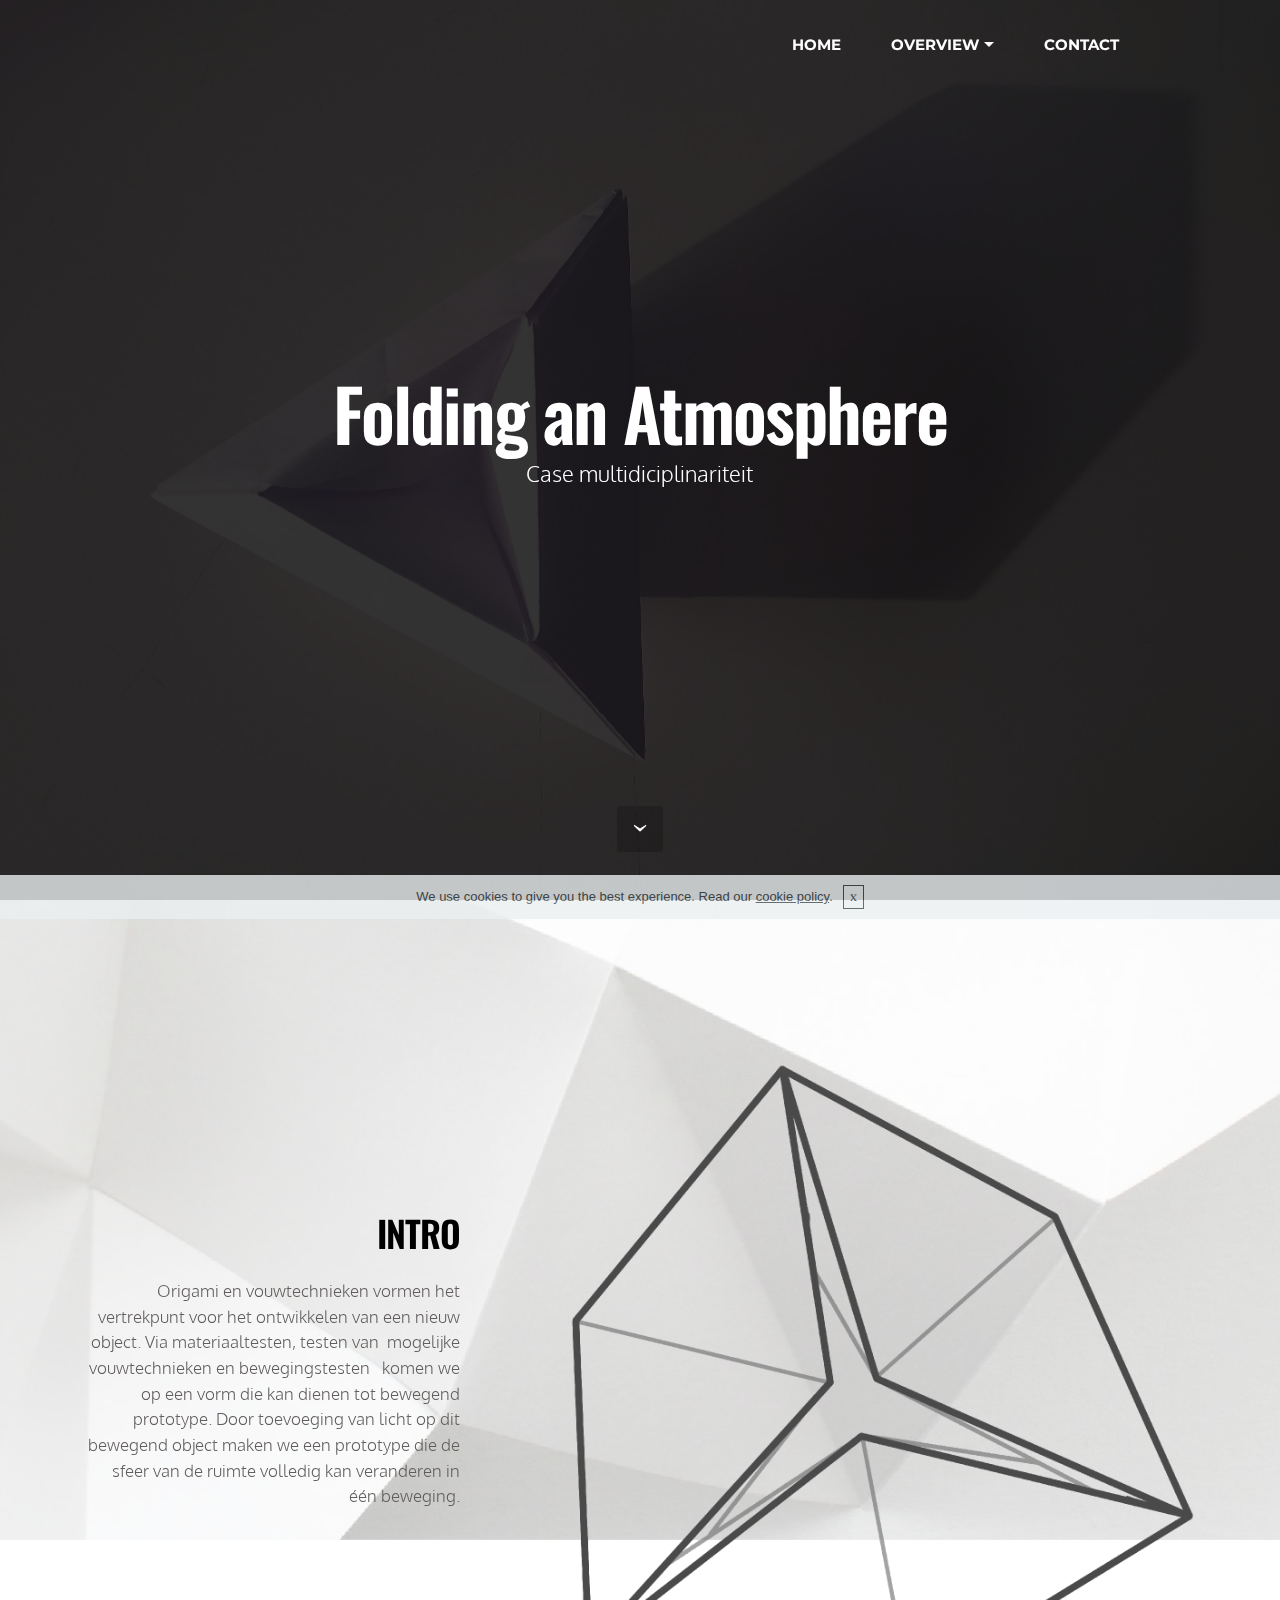
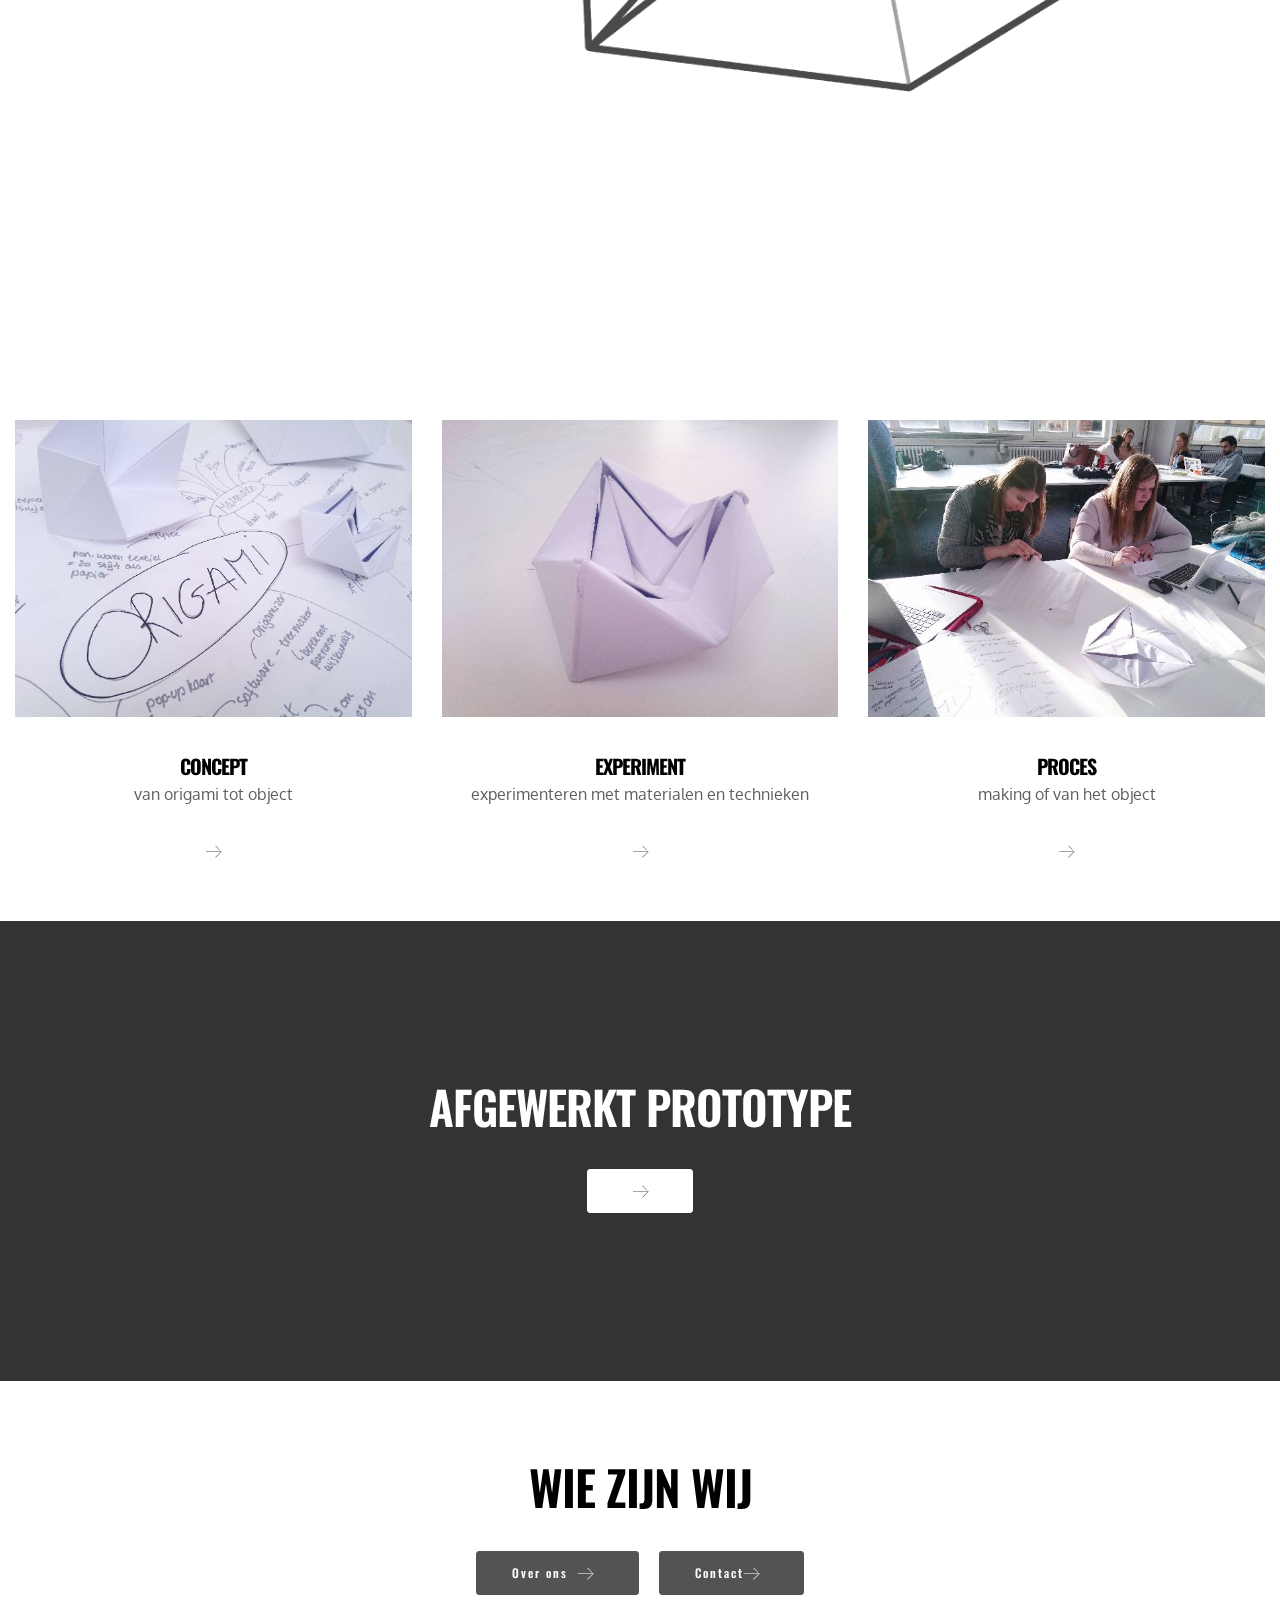
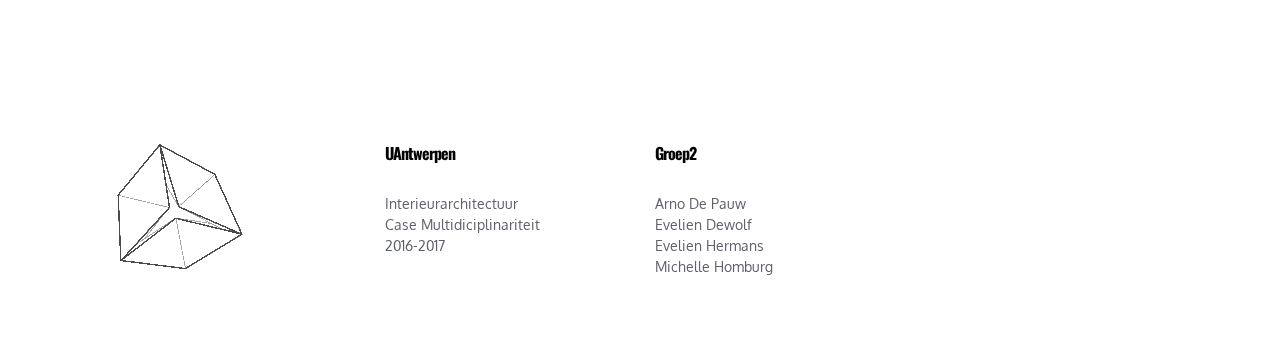
==== commit 462c2a3f: "create github pages" ====
--- a/index.html
+++ b/index.html
@@ -1,10 +1,10 @@
 <!DOCTYPE html>
 <html>
 <head>
-  <!-- Site made with Mobirise Website Builder v3.9.0, https://mobirise.com -->
+  <!-- Site made with Mobirise Website Builder v3.9.2, https://mobirise.com -->
   <meta charset="UTF-8">
   <meta http-equiv="X-UA-Compatible" content="IE=edge">
-  <meta name="generator" content="Mobirise v3.9.0, mobirise.com">
+  <meta name="generator" content="Mobirise v3.9.2, mobirise.com">
   <meta name="viewport" content="width=device-width, initial-scale=1">
   <link rel="shortcut icon" href="assets/images/logo.png" type="image/x-icon">
   <meta name="description" content="">
@@ -24,6 +24,21 @@
   
 </head>
 <body>
+
+<!-- Google Analytics -->
+<script>
+  (function(i,s,o,g,r,a,m){i['GoogleAnalyticsObject']=r;i[r]=i[r]||function(){
+  (i[r].q=i[r].q||[]).push(arguments)},i[r].l=1*new Date();a=s.createElement(o),
+  m=s.getElementsByTagName(o)[0];a.async=1;a.src=g;m.parentNode.insertBefore(a,m)
+  })(window,document,'script','https://www.google-analytics.com/analytics.js','ga');
+
+  ga('create', 'UA-88117352-1', 'auto');
+  ga('send', 'pageview');
+
+</script>
+<!-- /Google Analytics -->
+
+
 <section id="menu-0">
 
     <nav class="navbar navbar-dropdown bg-color transparent">
@@ -37,7 +52,7 @@
                         <div class="hamburger-icon"></div>
                     </button>
 
-                    <ul class="nav-dropdown collapse pull-xs-right nav navbar-nav navbar-toggleable-sm" id="exCollapsingNavbar"><li class="nav-item dropdown"><a class="nav-link link" href="index.html">HOME</a></li><li class="nav-item dropdown open"><a class="nav-link link dropdown-toggle" href="https://mobirise.com/" data-toggle="dropdown-submenu" aria-expanded="true">OVERVIEW</a><div class="dropdown-menu"><a class="dropdown-item" href="concept.html">Concept</a><a class="dropdown-item" href="experimenten.html">Experimenten</a><a class="dropdown-item" href="proces.html">Proces</a><a class="dropdown-item" href="objectAF.html">Afgewerkt Object</a><a class="dropdown-item" href="overons.html">Over ons</a></div></li><li class="nav-item dropdown"><a class="nav-link link" href="contact.html" aria-expanded="false">CONTACT</a></li><li class="nav-item"><a class="nav-link link" href="https://mobirise.com/" aria-expanded="false"></a></li></ul>
+                    <ul class="nav-dropdown collapse pull-xs-right nav navbar-nav navbar-toggleable-sm" id="exCollapsingNavbar"><li class="nav-item dropdown"><a class="nav-link link" href="index.html">HOME</a></li><li class="nav-item dropdown"><a class="nav-link link dropdown-toggle" href="https://mobirise.com/" data-toggle="dropdown-submenu" aria-expanded="false">OVERVIEW</a><div class="dropdown-menu"><a class="dropdown-item" href="concept.html">Concept</a><a class="dropdown-item" href="experimenten.html">Experiment</a><a class="dropdown-item" href="proces.html">Proces</a><a class="dropdown-item" href="objectAF.html">Afgewerkt Object</a><a class="dropdown-item" href="overons.html">Over ons</a></div></li><li class="nav-item dropdown"><a class="nav-link link" href="contact.html" aria-expanded="false">CONTACT</a></li><li class="nav-item"><a class="nav-link link" href="https://mobirise.com/" aria-expanded="false"></a></li></ul>
                     <button hidden="" class="navbar-toggler navbar-close" type="button" data-toggle="collapse" data-target="#exCollapsingNavbar">
                         <div class="close-icon"></div>
                     </button>
@@ -50,9 +65,9 @@
 
 </section>
 
-<section class="engine"><a rel="external" href="https://mobirise.com">bootstrap web site generator software download</a></section><section class="mbr-section mbr-section-hero mbr-section-full mbr-parallax-background mbr-section-with-arrow mbr-after-navbar" id="header1-c" style="background-image: url(assets/images/experiment2opzijnkant-2000x1500-39.jpg);">
-
-    <div class="mbr-overlay" style="opacity: 0.6; background-color: rgb(255, 255, 255);"></div>
+<section class="engine"><a rel="external" href="https://mobirise.com">html web page maker software download</a></section><section class="mbr-section mbr-section-hero mbr-section-full mbr-parallax-background mbr-section-with-arrow mbr-after-navbar" id="header1-c" style="background-image: url(assets/images/experiment2opzijnkant-2000x1500-39.jpg);">
+
+    <div class="mbr-overlay" style="opacity: 0.8; background-color: rgb(0, 0, 0);"></div>
 
     <div class="mbr-table-cell">
 
@@ -60,7 +75,7 @@
             <div class="row">
                 <div class="mbr-section col-md-10 col-md-offset-1 text-xs-center">
 
-                    <h1 class="mbr-section-title display-1">Folding a Weakness to a Strength</h1>
+                    <h1 class="mbr-section-title display-1">Folding an Atmosphere</h1>
                     <p class="mbr-section-lead lead">Case multidiciplinariteit</p>
                     
                 </div>
@@ -74,7 +89,7 @@
 
 <section class="mbr-section mbr-parallax-background" id="msg-box5-1k" style="background-image: url(assets/images/achtergrond-2000x1341-19.jpg); padding-top: 160px; padding-bottom: 200px;">
 
-    <div class="mbr-overlay" style="opacity: 0.7; background-color: rgb(239, 239, 239);">
+    <div class="mbr-overlay" style="opacity: 0.7; background-color: rgb(255, 255, 255);">
     </div>
     <div class="container">
         <div class="row">
@@ -86,7 +101,7 @@
                   <h3 class="mbr-section-title display-2">INTRO</h3>
                   <div class="lead">
 
-                    <p>&nbsp;Brainstorm &nbsp;en onderzoek naar origami en vouwtechnieken waar van het eerder zwakke papier een sterk object wordt gemaakt.<br>Van hieruit starten we een aantal &nbsp;materiaalonderzoeken om tot een prototype te komen.</p>
+                    <p>&nbsp;Origami en vouwtechnieken vormen het vertrekpunt voor het ontwikkelen van een nieuw object. Via materiaaltesten, testen van &nbsp;mogelijke vouwtechnieken en bewegingstesten &nbsp; komen we op een vorm die kan dienen tot bewegend prototype. Door toevoeging van licht op dit bewegend object maken we een prototype die de sfeer van de ruimte volledig kan veranderen in één beweging.</p>
 
                   </div>
 
@@ -159,7 +174,7 @@
 
 <section class="mbr-section article mbr-parallax-background" id="msg-box3-2u" style="background-image: url(assets/images/achtergrondjegrijs-2000x1500-86-1.jpg); padding-top: 160px; padding-bottom: 160px;">
 
-    <div class="mbr-overlay" style="opacity: 0.3; background-color: rgb(239, 239, 239);">
+    <div class="mbr-overlay" style="opacity: 0.8; background-color: rgb(0, 0, 0);">
     </div>
     <div class="container">
         <div class="row">
@@ -181,7 +196,7 @@
             <div class="col-md-8 col-md-offset-2 text-xs-center">
                 <h3 class="mbr-section-title display-2">WIE ZIJN WIJ</h3>
                 <div class="lead"></div>
-                <div><a class="btn btn-secondary" href="overons.html">Over ons &nbsp;<span class="mbri-right mbr-iconfont mbr-iconfont-btn"></span></a> <a class="btn btn-secondary" href="contact.html">Contact<span class="mbri-right mbr-iconfont mbr-iconfont-btn"></span></a></div>
+                <div><a class="btn btn-black" href="overons.html">Over ons &nbsp;<span class="mbri-right mbr-iconfont mbr-iconfont-btn"></span></a> <a class="btn btn-black" href="contact.html">Contact<span class="mbri-right mbr-iconfont mbr-iconfont-btn"></span></a></div>
             </div>
         </div>
     </div>
@@ -199,8 +214,8 @@
                 <p><strong>UAntwerpen</strong><br>Interieurarchitectuur<br>Case Multidiciplinariteit<br>2016-2017</p>
             </div>
             <div class="mbr-footer-content col-xs-12 col-md-3">
-                <p><strong>Groep2</strong><br>Arno De Pauw<br>
-Evelien Dewolf<br>Evelien Hermans<br>Michelle Homburg<br></p>
+                <p></p><p><strong>Groep2</strong><br>Arno De Pauw<br>
+Evelien Dewolf<br>Evelien Hermans<br>Michelle Homburg<br></p><p></p>
             </div>
             <div class="mbr-footer-content col-xs-12 col-md-3">
                 <p></p>
@@ -215,11 +230,14 @@
   <script src="assets/tether/tether.min.js"></script>
   <script src="assets/bootstrap/js/bootstrap.min.js"></script>
   <script src="assets/smooth-scroll/SmoothScroll.js"></script>
+  <script src="assets/cookies-alert-plugin/cookies-alert-core.js"></script>
+  <script src="assets/cookies-alert-plugin/cookies-alert-script.js"></script>
   <script src="assets/dropdown/js/script.min.js"></script>
   <script src="assets/touchSwipe/jquery.touchSwipe.min.js"></script>
   <script src="assets/jarallax/jarallax.js"></script>
   <script src="assets/theme/js/script.js"></script>
   
   
-</body>
+<input name="cookieData" type="hidden" data-cookie-text="We use cookies to give you the best experience. Read our <a href='privacy.html'>cookie policy</a>.">
+  </body>
 </html>--- a/assets/mobirise/css/mbr-additional.css
+++ b/assets/mobirise/css/mbr-additional.css
@@ -507,7 +507,7 @@
 }
 #contacts1-e STRONG {
   text-align: left;
-  color: #69a42e;
+  color: #000000;
 }
 #contacts1-e DIV {
   text-align: left;
@@ -530,11 +530,11 @@
   color: #ffffff;
 }
 #menu-0 .navbar-toggler {
-  color: #69a42e;
+  color: #ffffff;
 }
 #menu-0 .link,
 #menu-0 .dropdown-item {
-  color: #69a42e;
+  color: #ffffff;
   font-family: 'Montserrat', sans-serif;
 }
 #menu-0 .link {
@@ -552,22 +552,22 @@
 }
 #menu-0 .link[aria-expanded="true"],
 #menu-0 .dropdown-menu {
-  background: #e6e6e6;
+  background: #a8a8a8;
 }
 #menu-0 .nav-dropdown-sm .link:focus,
 #menu-0 .nav-dropdown-sm .link:hover,
 #menu-0 .nav-dropdown-sm .dropdown-item:focus,
 #menu-0 .nav-dropdown-sm .dropdown-item:hover {
-  background: #f7f7f7!important;
+  background: #b9b9b9!important;
 }
 #menu-0 .navbar,
 #menu-0 .nav-dropdown-sm,
 #menu-0 .nav-dropdown-sm .link[aria-expanded="true"],
 #menu-0 .nav-dropdown-sm .dropdown-menu {
-  background: #ffffff;
+  background: #c1c1c1;
 }
 #menu-0 .bg-color.transparent .link {
-  color: #69a42e;
+  color: #ffffff;
   transition: none;
 }
 #menu-0 .bg-color.transparent.opened .link {
@@ -589,10 +589,10 @@
 }
 #menu-0 .close-icon::before,
 #menu-0 .close-icon::after {
-  background-color: #69a42e;
+  background-color: #ffffff;
 }
 #header1-c .mbr-section-title {
-  color: #69a42e;
+  color: #ffffff;
   font-family: 'Oswald', sans-serif;
   font-size: 72px;
 }
@@ -602,7 +602,7 @@
   color: #ffffff;
 }
 #msg-box5-1k H3 {
-  color: #69a42e;
+  color: #000000;
   font-family: 'Oswald', sans-serif;
   font-size: 36px;
 }
@@ -612,7 +612,7 @@
 }
 #features3-m H4 {
   font-family: 'Oswald', sans-serif;
-  color: #69a42e;
+  color: #000000;
   text-align: center;
 }
 #features3-m H5 {
@@ -632,7 +632,7 @@
 }
 #msg-box3-2u .mbr-section-title {
   font-size: 46px;
-  color: #69a42e;
+  color: #ffffff;
 }
 #msg-box3-1n .mbr-section-title,
 #msg-box3-1n p {
@@ -645,7 +645,7 @@
   font-family: 'Oxygen', sans-serif;
 }
 #msg-box3-1n .mbr-section-title {
-  color: #69a42e;
+  color: #000000;
 }
 #contacts1-5 P {
   font-family: 'Oxygen', sans-serif;
@@ -654,7 +654,7 @@
 }
 #contacts1-5 STRONG {
   text-align: left;
-  color: #69a42e;
+  color: #000000;
 }
 #contacts1-5 DIV {
   text-align: left;
@@ -678,14 +678,14 @@
 }
 #content5-1a .mbr-section-title {
   text-align: center;
-  color: #69a42e;
-  font-family: 'Oswald', sans-serif;
-  font-size: 60px;
+  color: #ffffff;
+  font-family: 'Oswald', sans-serif;
+  font-size: 72px;
 }
 #content5-1a P {
   text-align: center;
   font-family: 'Oxygen', sans-serif;
-  color: #5d616c;
+  color: #efefef;
 }
 #content5-2q .mbr-section-title,
 #content5-2q p {
@@ -822,7 +822,7 @@
 }
 #contacts1-q STRONG {
   text-align: left;
-  color: #69a42e;
+  color: #000000;
 }
 #contacts1-q DIV {
   text-align: left;
@@ -844,14 +844,14 @@
 }
 #content5-1i .mbr-section-title {
   text-align: center;
-  color: #69a42e;
-  font-family: 'Oswald', sans-serif;
-  font-size: 60px;
+  color: #ffffff;
+  font-family: 'Oswald', sans-serif;
+  font-size: 72px;
 }
 #content5-1i P {
   text-align: center;
   font-family: 'Oxygen', sans-serif;
-  color: #5d616c;
+  color: #efefef;
   font-size: 17px;
 }
 #content5-1r .mbr-section-title,
@@ -981,7 +981,7 @@
 }
 #contacts1-t STRONG {
   text-align: left;
-  color: #69a42e;
+  color: #000000;
 }
 #contacts1-t DIV {
   text-align: left;
@@ -1082,7 +1082,7 @@
 }
 #contacts1-z STRONG {
   text-align: left;
-  color: #69a42e;
+  color: #000000;
 }
 #contacts1-z DIV {
   text-align: left;
@@ -1097,14 +1097,14 @@
 }
 #content5-1j .mbr-section-title {
   text-align: center;
-  color: #69a42e;
-  font-family: 'Oswald', sans-serif;
-  font-size: 60px;
+  color: #ffffff;
+  font-family: 'Oswald', sans-serif;
+  font-size: 72px;
 }
 #content5-1j P {
   text-align: center;
   font-family: 'Oxygen', sans-serif;
-  color: #5d616c;
+  color: #efefef;
 }
 #menu-v .hide-buttons .nav-btn {
   display: none !important;
@@ -1181,7 +1181,7 @@
 }
 #contacts1-w STRONG {
   text-align: left;
-  color: #69a42e;
+  color: #000000;
 }
 #contacts1-w DIV {
   text-align: left;
@@ -1202,14 +1202,14 @@
 }
 #content5-1h .mbr-section-title {
   text-align: center;
-  color: #69a42e;
-  font-family: 'Oswald', sans-serif;
-  font-size: 60px;
+  color: #ffffff;
+  font-family: 'Oswald', sans-serif;
+  font-size: 72px;
 }
 #content5-1h P {
   text-align: center;
   font-family: 'Oxygen', sans-serif;
-  color: #5d616c;
+  color: #efefef;
 }
 #msg-box5-2c H3 {
   color: #69a42e;
@@ -1340,7 +1340,7 @@
 }
 #contacts1-12 STRONG {
   text-align: left;
-  color: #69a42e;
+  color: #000000;
 }
 #contacts1-12 DIV {
   text-align: left;
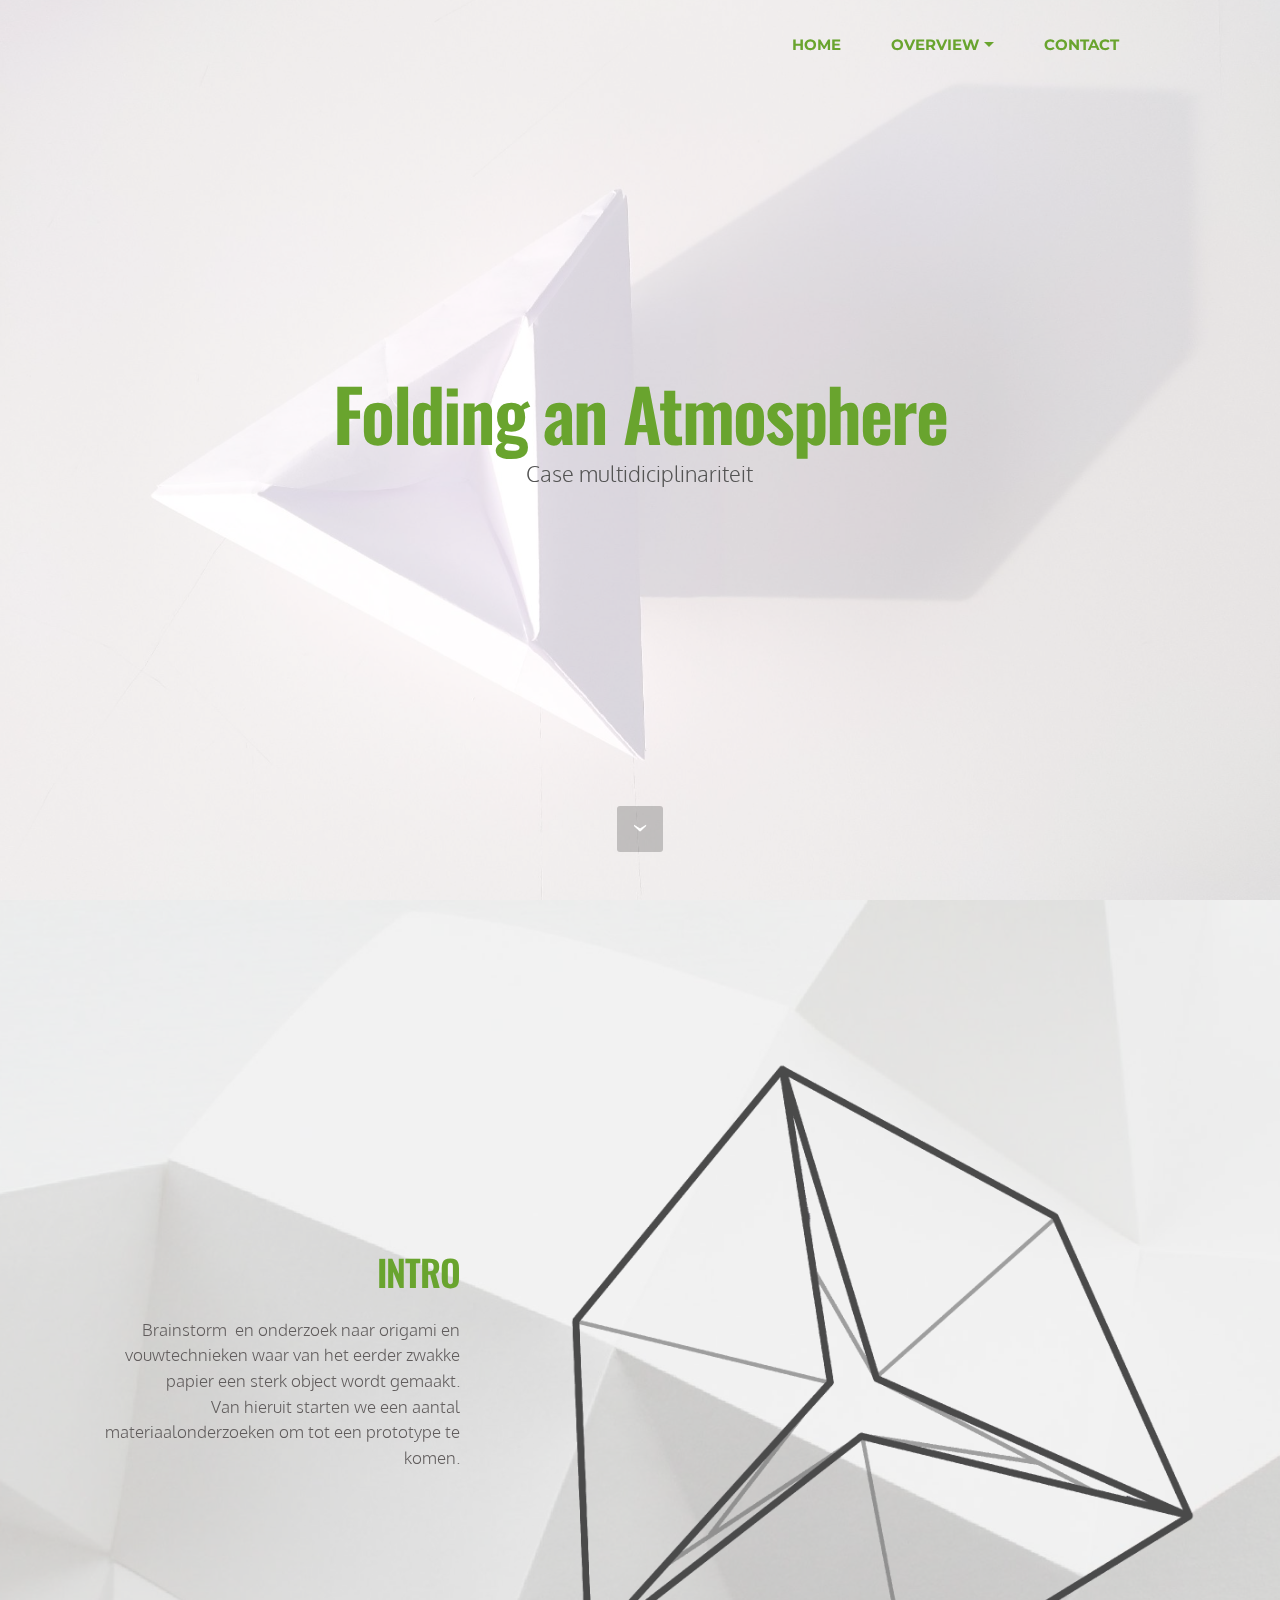
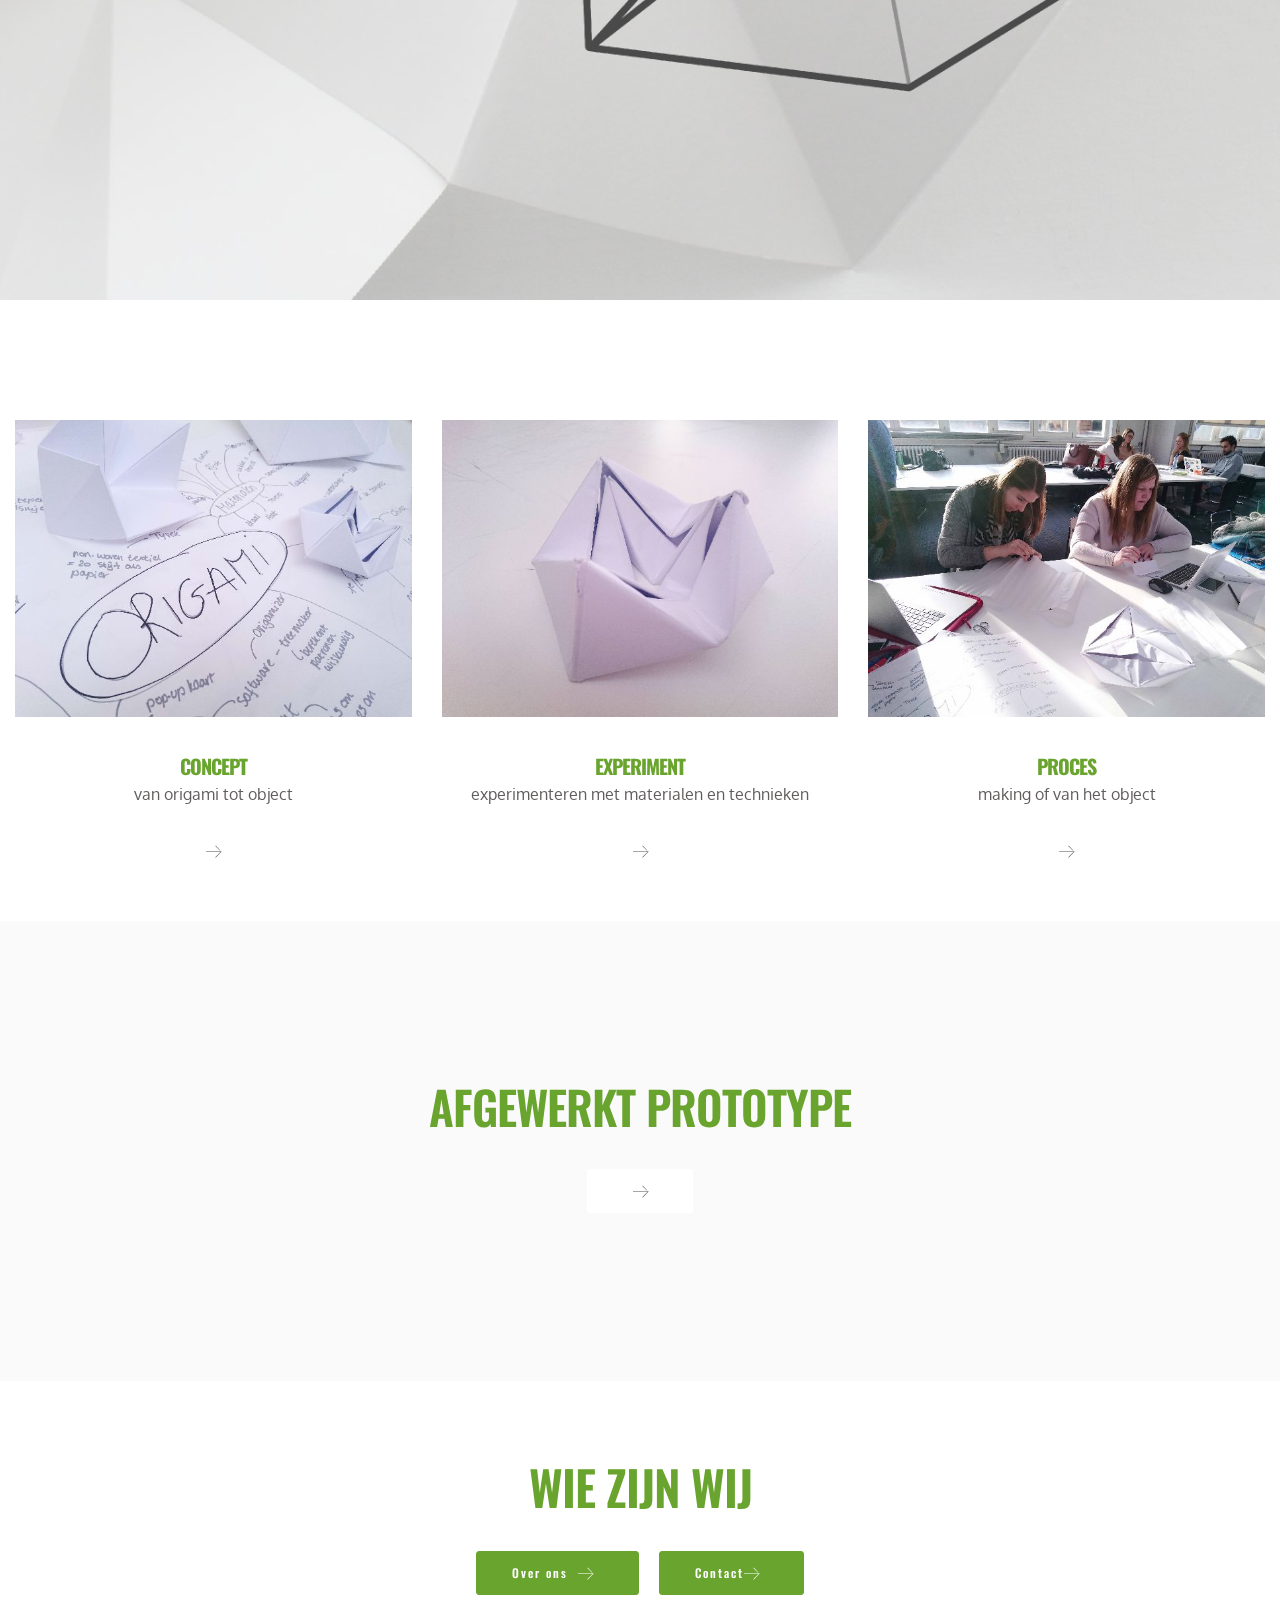
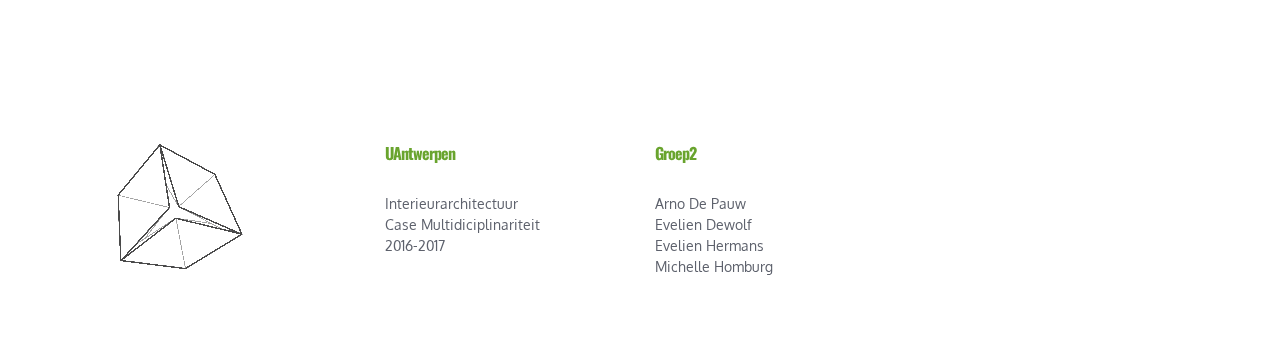
==== commit d38a519c: "create github pages" ====
--- a/index.html
+++ b/index.html
@@ -1,10 +1,10 @@
 <!DOCTYPE html>
 <html>
 <head>
-  <!-- Site made with Mobirise Website Builder v3.9.2, https://mobirise.com -->
+  <!-- Site made with Mobirise Website Builder v3.9.0, https://mobirise.com -->
   <meta charset="UTF-8">
   <meta http-equiv="X-UA-Compatible" content="IE=edge">
-  <meta name="generator" content="Mobirise v3.9.2, mobirise.com">
+  <meta name="generator" content="Mobirise v3.9.0, mobirise.com">
   <meta name="viewport" content="width=device-width, initial-scale=1">
   <link rel="shortcut icon" href="assets/images/logo.png" type="image/x-icon">
   <meta name="description" content="">
@@ -24,21 +24,6 @@
   
 </head>
 <body>
-
-<!-- Google Analytics -->
-<script>
-  (function(i,s,o,g,r,a,m){i['GoogleAnalyticsObject']=r;i[r]=i[r]||function(){
-  (i[r].q=i[r].q||[]).push(arguments)},i[r].l=1*new Date();a=s.createElement(o),
-  m=s.getElementsByTagName(o)[0];a.async=1;a.src=g;m.parentNode.insertBefore(a,m)
-  })(window,document,'script','https://www.google-analytics.com/analytics.js','ga');
-
-  ga('create', 'UA-88117352-1', 'auto');
-  ga('send', 'pageview');
-
-</script>
-<!-- /Google Analytics -->
-
-
 <section id="menu-0">
 
     <nav class="navbar navbar-dropdown bg-color transparent">
@@ -52,7 +37,7 @@
                         <div class="hamburger-icon"></div>
                     </button>
 
-                    <ul class="nav-dropdown collapse pull-xs-right nav navbar-nav navbar-toggleable-sm" id="exCollapsingNavbar"><li class="nav-item dropdown"><a class="nav-link link" href="index.html">HOME</a></li><li class="nav-item dropdown"><a class="nav-link link dropdown-toggle" href="https://mobirise.com/" data-toggle="dropdown-submenu" aria-expanded="false">OVERVIEW</a><div class="dropdown-menu"><a class="dropdown-item" href="concept.html">Concept</a><a class="dropdown-item" href="experimenten.html">Experiment</a><a class="dropdown-item" href="proces.html">Proces</a><a class="dropdown-item" href="objectAF.html">Afgewerkt Object</a><a class="dropdown-item" href="overons.html">Over ons</a></div></li><li class="nav-item dropdown"><a class="nav-link link" href="contact.html" aria-expanded="false">CONTACT</a></li><li class="nav-item"><a class="nav-link link" href="https://mobirise.com/" aria-expanded="false"></a></li></ul>
+                    <ul class="nav-dropdown collapse pull-xs-right nav navbar-nav navbar-toggleable-sm" id="exCollapsingNavbar"><li class="nav-item dropdown"><a class="nav-link link" href="index.html">HOME</a></li><li class="nav-item dropdown"><a class="nav-link link dropdown-toggle" href="https://mobirise.com/" data-toggle="dropdown-submenu" aria-expanded="false">OVERVIEW</a><div class="dropdown-menu"><a class="dropdown-item" href="concept.html">Concept</a><a class="dropdown-item" href="experimenten.html">Experimenten</a><a class="dropdown-item" href="proces.html">Proces</a><a class="dropdown-item" href="objectAF.html">Afgewerkt Object</a><a class="dropdown-item" href="overons.html">Over ons</a></div></li><li class="nav-item dropdown"><a class="nav-link link" href="contact.html" aria-expanded="false">CONTACT</a></li><li class="nav-item"><a class="nav-link link" href="https://mobirise.com/" aria-expanded="false"></a></li></ul>
                     <button hidden="" class="navbar-toggler navbar-close" type="button" data-toggle="collapse" data-target="#exCollapsingNavbar">
                         <div class="close-icon"></div>
                     </button>
@@ -65,9 +50,9 @@
 
 </section>
 
-<section class="engine"><a rel="external" href="https://mobirise.com">html web page maker software download</a></section><section class="mbr-section mbr-section-hero mbr-section-full mbr-parallax-background mbr-section-with-arrow mbr-after-navbar" id="header1-c" style="background-image: url(assets/images/experiment2opzijnkant-2000x1500-39.jpg);">
-
-    <div class="mbr-overlay" style="opacity: 0.8; background-color: rgb(0, 0, 0);"></div>
+<section class="engine"><a rel="external" href="https://mobirise.com">top bootstrap web development</a></section><section class="mbr-section mbr-section-hero mbr-section-full mbr-parallax-background mbr-section-with-arrow mbr-after-navbar" id="header1-c" style="background-image: url(assets/images/experiment2opzijnkant-2000x1500-17.jpg);">
+
+    <div class="mbr-overlay" style="opacity: 0.7; background-color: rgb(255, 255, 255);"></div>
 
     <div class="mbr-table-cell">
 
@@ -87,9 +72,9 @@
 
 </section>
 
-<section class="mbr-section mbr-parallax-background" id="msg-box5-1k" style="background-image: url(assets/images/achtergrond-2000x1341-19.jpg); padding-top: 160px; padding-bottom: 200px;">
-
-    <div class="mbr-overlay" style="opacity: 0.7; background-color: rgb(255, 255, 255);">
+<section class="mbr-section" id="msg-box5-1k" style="background-image: url(assets/images/achtergrond-2000x1341-19.jpg); padding-top: 160px; padding-bottom: 200px;">
+
+    <div class="mbr-overlay" style="opacity: 0.7; background-color: rgb(239, 239, 239);">
     </div>
     <div class="container">
         <div class="row">
@@ -101,7 +86,7 @@
                   <h3 class="mbr-section-title display-2">INTRO</h3>
                   <div class="lead">
 
-                    <p>&nbsp;Origami en vouwtechnieken vormen het vertrekpunt voor het ontwikkelen van een nieuw object. Via materiaaltesten, testen van &nbsp;mogelijke vouwtechnieken en bewegingstesten &nbsp; komen we op een vorm die kan dienen tot bewegend prototype. Door toevoeging van licht op dit bewegend object maken we een prototype die de sfeer van de ruimte volledig kan veranderen in één beweging.</p>
+                    <p>&nbsp;Brainstorm &nbsp;en onderzoek naar origami en vouwtechnieken waar van het eerder zwakke papier een sterk object wordt gemaakt.<br>Van hieruit starten we een aantal &nbsp;materiaalonderzoeken om tot een prototype te komen.</p>
 
                   </div>
 
@@ -174,7 +159,7 @@
 
 <section class="mbr-section article mbr-parallax-background" id="msg-box3-2u" style="background-image: url(assets/images/achtergrondjegrijs-2000x1500-86-1.jpg); padding-top: 160px; padding-bottom: 160px;">
 
-    <div class="mbr-overlay" style="opacity: 0.8; background-color: rgb(0, 0, 0);">
+    <div class="mbr-overlay" style="opacity: 0.3; background-color: rgb(239, 239, 239);">
     </div>
     <div class="container">
         <div class="row">
@@ -196,7 +181,7 @@
             <div class="col-md-8 col-md-offset-2 text-xs-center">
                 <h3 class="mbr-section-title display-2">WIE ZIJN WIJ</h3>
                 <div class="lead"></div>
-                <div><a class="btn btn-black" href="overons.html">Over ons &nbsp;<span class="mbri-right mbr-iconfont mbr-iconfont-btn"></span></a> <a class="btn btn-black" href="contact.html">Contact<span class="mbri-right mbr-iconfont mbr-iconfont-btn"></span></a></div>
+                <div><a class="btn btn-secondary" href="overons.html">Over ons &nbsp;<span class="mbri-right mbr-iconfont mbr-iconfont-btn"></span></a> <a class="btn btn-secondary" href="contact.html">Contact<span class="mbri-right mbr-iconfont mbr-iconfont-btn"></span></a></div>
             </div>
         </div>
     </div>
@@ -214,8 +199,8 @@
                 <p><strong>UAntwerpen</strong><br>Interieurarchitectuur<br>Case Multidiciplinariteit<br>2016-2017</p>
             </div>
             <div class="mbr-footer-content col-xs-12 col-md-3">
-                <p></p><p><strong>Groep2</strong><br>Arno De Pauw<br>
-Evelien Dewolf<br>Evelien Hermans<br>Michelle Homburg<br></p><p></p>
+                <p><strong>Groep2</strong><br>Arno De Pauw<br>
+Evelien Dewolf<br>Evelien Hermans<br>Michelle Homburg<br></p>
             </div>
             <div class="mbr-footer-content col-xs-12 col-md-3">
                 <p></p>
@@ -230,14 +215,11 @@
   <script src="assets/tether/tether.min.js"></script>
   <script src="assets/bootstrap/js/bootstrap.min.js"></script>
   <script src="assets/smooth-scroll/SmoothScroll.js"></script>
-  <script src="assets/cookies-alert-plugin/cookies-alert-core.js"></script>
-  <script src="assets/cookies-alert-plugin/cookies-alert-script.js"></script>
   <script src="assets/dropdown/js/script.min.js"></script>
   <script src="assets/touchSwipe/jquery.touchSwipe.min.js"></script>
   <script src="assets/jarallax/jarallax.js"></script>
   <script src="assets/theme/js/script.js"></script>
   
   
-<input name="cookieData" type="hidden" data-cookie-text="We use cookies to give you the best experience. Read our <a href='privacy.html'>cookie policy</a>.">
-  </body>
+</body>
 </html>--- a/assets/mobirise/css/mbr-additional.css
+++ b/assets/mobirise/css/mbr-additional.css
@@ -507,7 +507,7 @@
 }
 #contacts1-e STRONG {
   text-align: left;
-  color: #000000;
+  color: #69a42e;
 }
 #contacts1-e DIV {
   text-align: left;
@@ -530,11 +530,11 @@
   color: #ffffff;
 }
 #menu-0 .navbar-toggler {
-  color: #ffffff;
+  color: #69a42e;
 }
 #menu-0 .link,
 #menu-0 .dropdown-item {
-  color: #ffffff;
+  color: #69a42e;
   font-family: 'Montserrat', sans-serif;
 }
 #menu-0 .link {
@@ -552,22 +552,22 @@
 }
 #menu-0 .link[aria-expanded="true"],
 #menu-0 .dropdown-menu {
-  background: #a8a8a8;
+  background: #e6e6e6;
 }
 #menu-0 .nav-dropdown-sm .link:focus,
 #menu-0 .nav-dropdown-sm .link:hover,
 #menu-0 .nav-dropdown-sm .dropdown-item:focus,
 #menu-0 .nav-dropdown-sm .dropdown-item:hover {
-  background: #b9b9b9!important;
+  background: #f7f7f7!important;
 }
 #menu-0 .navbar,
 #menu-0 .nav-dropdown-sm,
 #menu-0 .nav-dropdown-sm .link[aria-expanded="true"],
 #menu-0 .nav-dropdown-sm .dropdown-menu {
-  background: #c1c1c1;
+  background: #ffffff;
 }
 #menu-0 .bg-color.transparent .link {
-  color: #ffffff;
+  color: #69a42e;
   transition: none;
 }
 #menu-0 .bg-color.transparent.opened .link {
@@ -589,20 +589,20 @@
 }
 #menu-0 .close-icon::before,
 #menu-0 .close-icon::after {
-  background-color: #ffffff;
+  background-color: #69a42e;
 }
 #header1-c .mbr-section-title {
-  color: #ffffff;
+  color: #69a42e;
   font-family: 'Oswald', sans-serif;
   font-size: 72px;
 }
 #header1-c .mbr-section-lead {
   font-family: 'Oxygen', sans-serif;
   font-size: 22px;
-  color: #ffffff;
+  color: #545454;
 }
 #msg-box5-1k H3 {
-  color: #000000;
+  color: #69a42e;
   font-family: 'Oswald', sans-serif;
   font-size: 36px;
 }
@@ -612,7 +612,7 @@
 }
 #features3-m H4 {
   font-family: 'Oswald', sans-serif;
-  color: #000000;
+  color: #69a42e;
   text-align: center;
 }
 #features3-m H5 {
@@ -632,7 +632,7 @@
 }
 #msg-box3-2u .mbr-section-title {
   font-size: 46px;
-  color: #ffffff;
+  color: #69a42e;
 }
 #msg-box3-1n .mbr-section-title,
 #msg-box3-1n p {
@@ -645,7 +645,7 @@
   font-family: 'Oxygen', sans-serif;
 }
 #msg-box3-1n .mbr-section-title {
-  color: #000000;
+  color: #69a42e;
 }
 #contacts1-5 P {
   font-family: 'Oxygen', sans-serif;
@@ -654,7 +654,7 @@
 }
 #contacts1-5 STRONG {
   text-align: left;
-  color: #000000;
+  color: #69a42e;
 }
 #contacts1-5 DIV {
   text-align: left;
@@ -678,14 +678,14 @@
 }
 #content5-1a .mbr-section-title {
   text-align: center;
-  color: #ffffff;
-  font-family: 'Oswald', sans-serif;
-  font-size: 72px;
+  color: #69a42e;
+  font-family: 'Oswald', sans-serif;
+  font-size: 60px;
 }
 #content5-1a P {
   text-align: center;
   font-family: 'Oxygen', sans-serif;
-  color: #efefef;
+  color: #5d616c;
 }
 #content5-2q .mbr-section-title,
 #content5-2q p {
@@ -822,7 +822,7 @@
 }
 #contacts1-q STRONG {
   text-align: left;
-  color: #000000;
+  color: #69a42e;
 }
 #contacts1-q DIV {
   text-align: left;
@@ -844,14 +844,14 @@
 }
 #content5-1i .mbr-section-title {
   text-align: center;
-  color: #ffffff;
-  font-family: 'Oswald', sans-serif;
-  font-size: 72px;
+  color: #69a42e;
+  font-family: 'Oswald', sans-serif;
+  font-size: 60px;
 }
 #content5-1i P {
   text-align: center;
   font-family: 'Oxygen', sans-serif;
-  color: #efefef;
+  color: #5d616c;
   font-size: 17px;
 }
 #content5-1r .mbr-section-title,
@@ -981,7 +981,7 @@
 }
 #contacts1-t STRONG {
   text-align: left;
-  color: #000000;
+  color: #69a42e;
 }
 #contacts1-t DIV {
   text-align: left;
@@ -1082,7 +1082,7 @@
 }
 #contacts1-z STRONG {
   text-align: left;
-  color: #000000;
+  color: #69a42e;
 }
 #contacts1-z DIV {
   text-align: left;
@@ -1097,14 +1097,14 @@
 }
 #content5-1j .mbr-section-title {
   text-align: center;
-  color: #ffffff;
-  font-family: 'Oswald', sans-serif;
-  font-size: 72px;
+  color: #69a42e;
+  font-family: 'Oswald', sans-serif;
+  font-size: 60px;
 }
 #content5-1j P {
   text-align: center;
   font-family: 'Oxygen', sans-serif;
-  color: #efefef;
+  color: #5d616c;
 }
 #menu-v .hide-buttons .nav-btn {
   display: none !important;
@@ -1181,7 +1181,7 @@
 }
 #contacts1-w STRONG {
   text-align: left;
-  color: #000000;
+  color: #69a42e;
 }
 #contacts1-w DIV {
   text-align: left;
@@ -1202,14 +1202,14 @@
 }
 #content5-1h .mbr-section-title {
   text-align: center;
-  color: #ffffff;
-  font-family: 'Oswald', sans-serif;
-  font-size: 72px;
+  color: #69a42e;
+  font-family: 'Oswald', sans-serif;
+  font-size: 60px;
 }
 #content5-1h P {
   text-align: center;
   font-family: 'Oxygen', sans-serif;
-  color: #efefef;
+  color: #5d616c;
 }
 #msg-box5-2c H3 {
   color: #69a42e;
@@ -1340,7 +1340,7 @@
 }
 #contacts1-12 STRONG {
   text-align: left;
-  color: #000000;
+  color: #69a42e;
 }
 #contacts1-12 DIV {
   text-align: left;
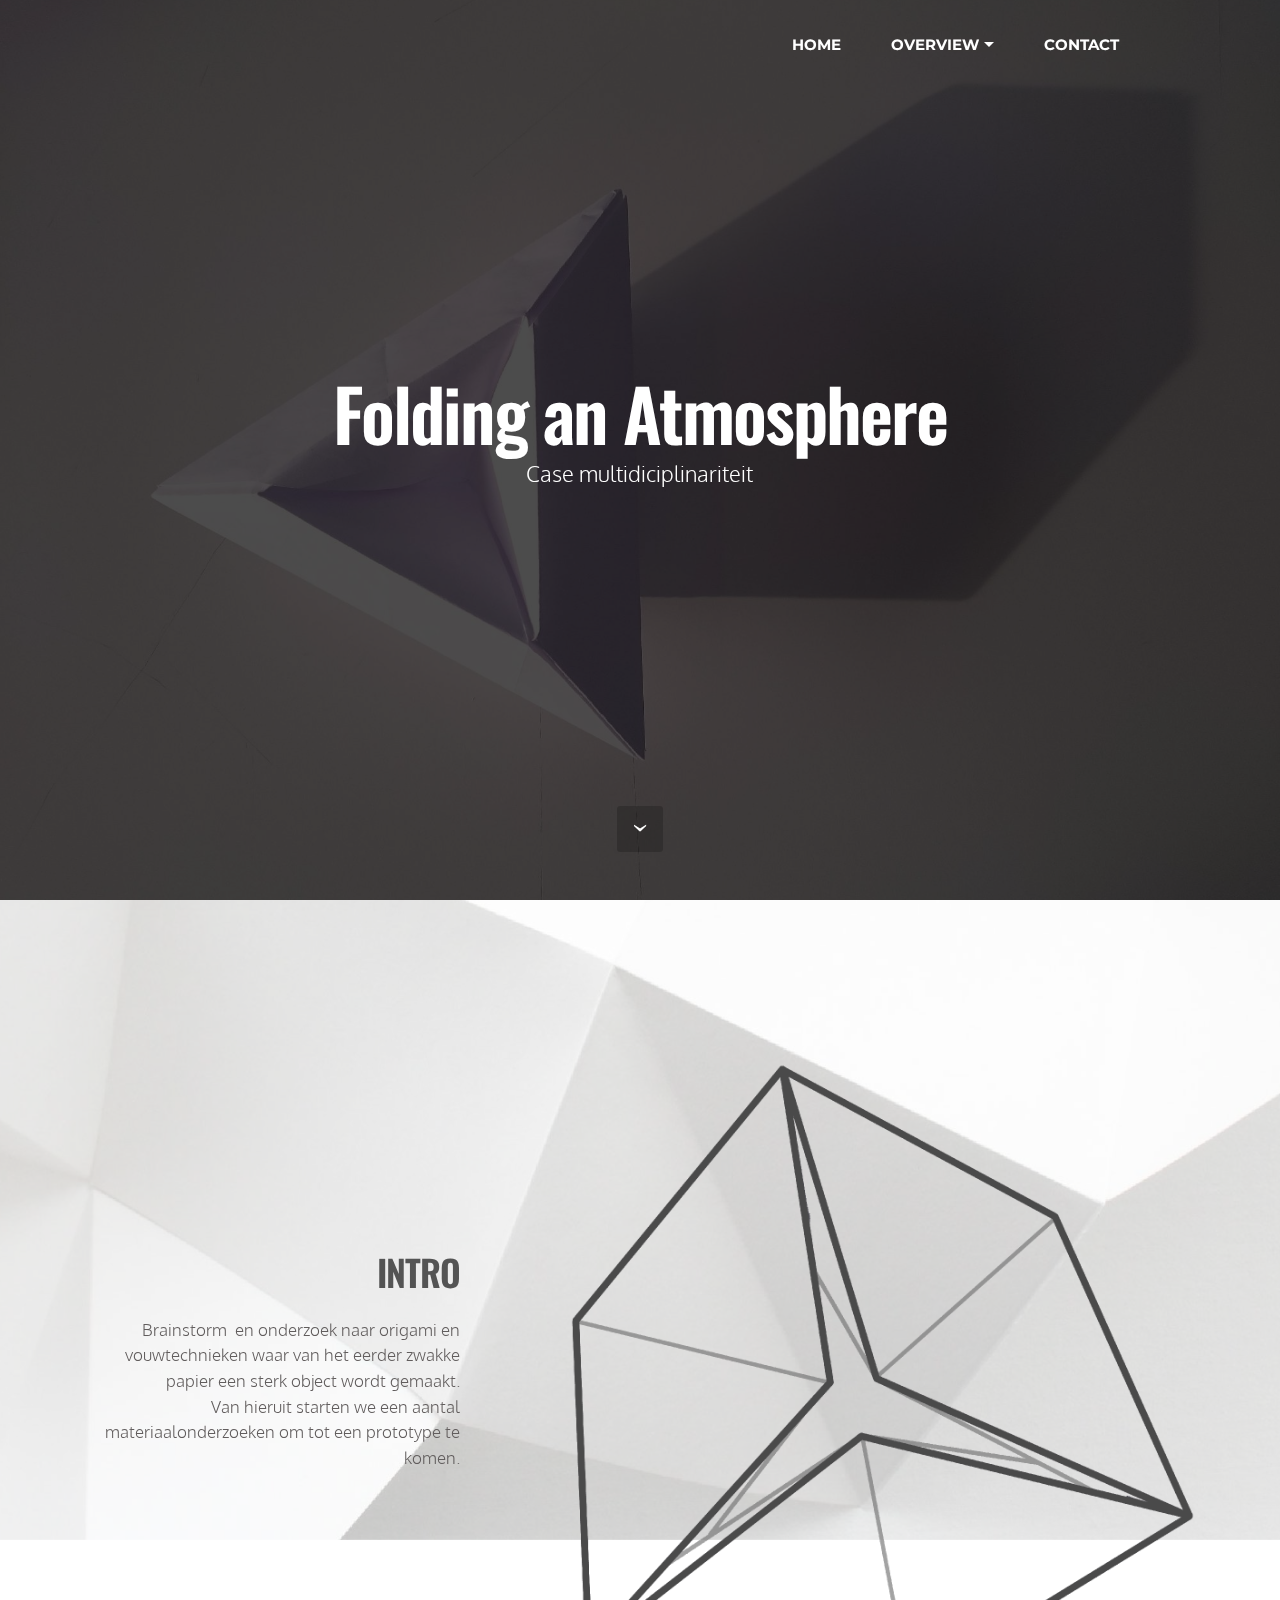
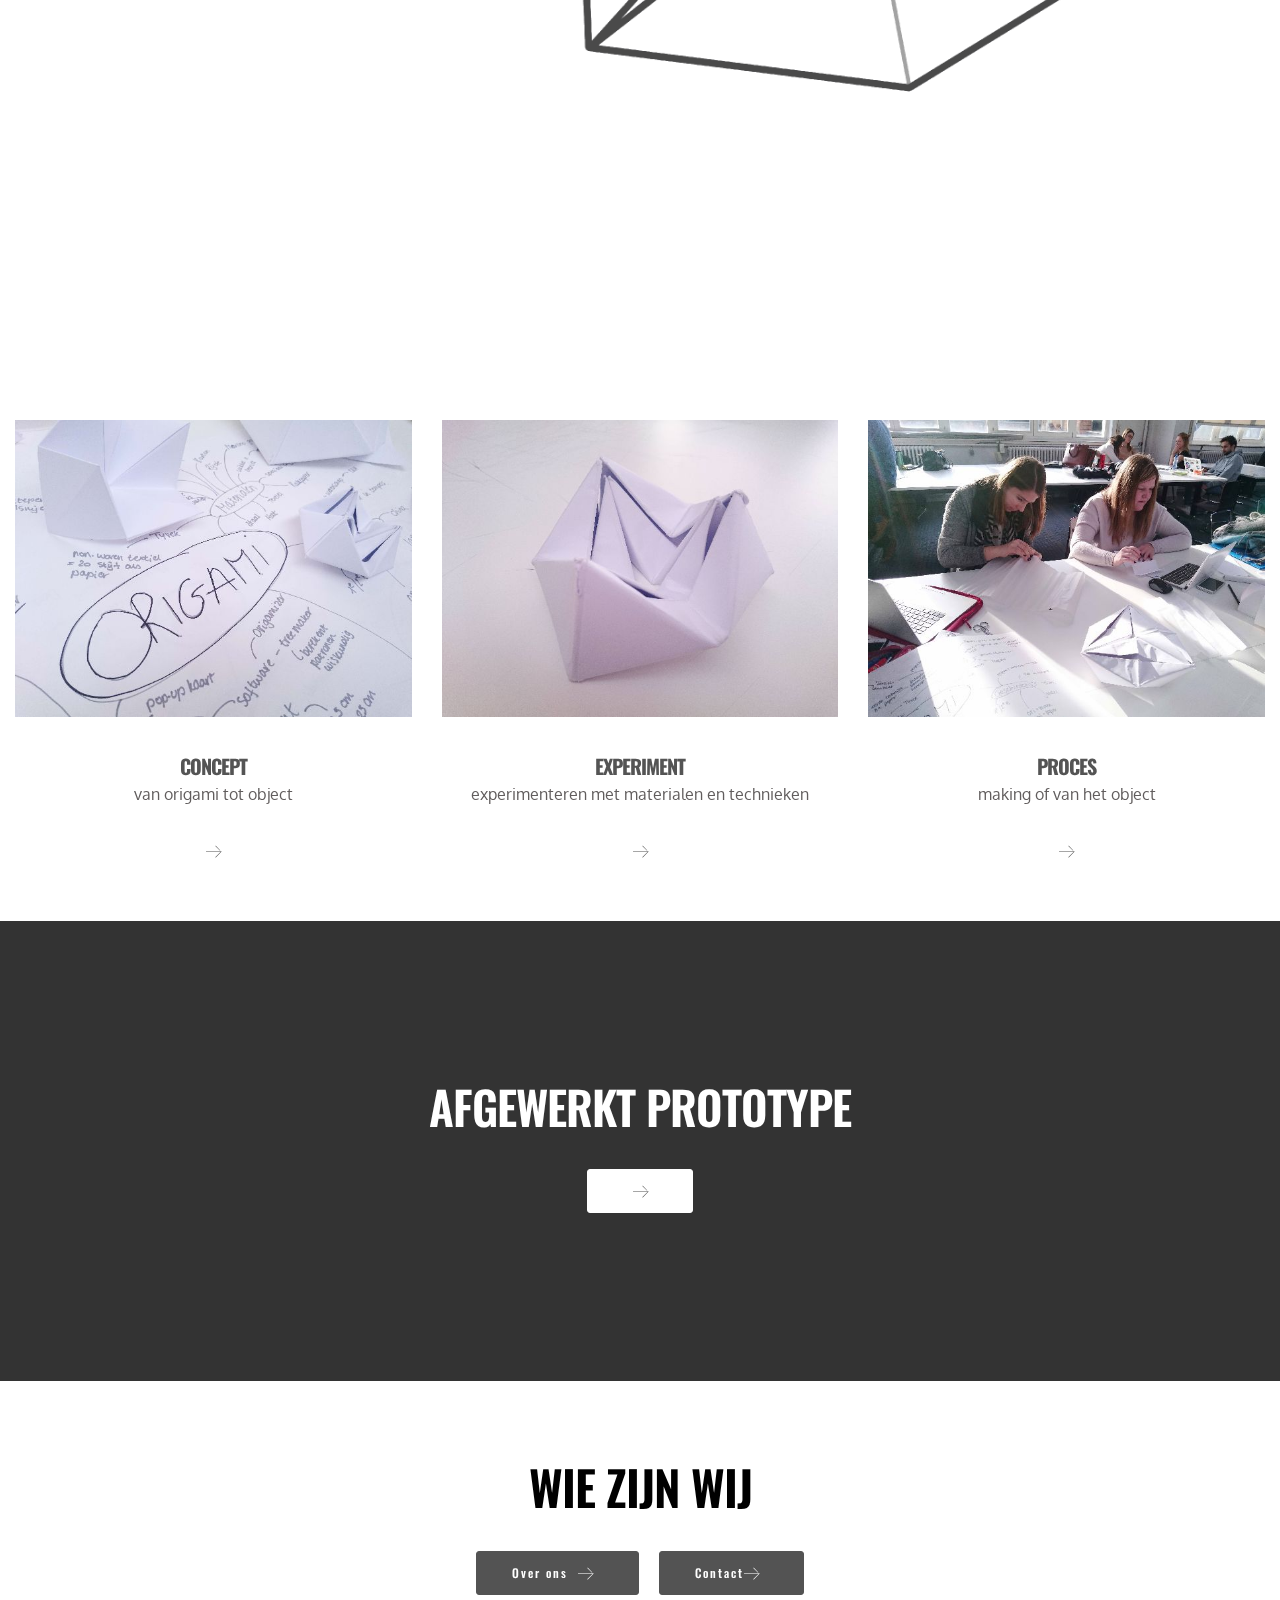
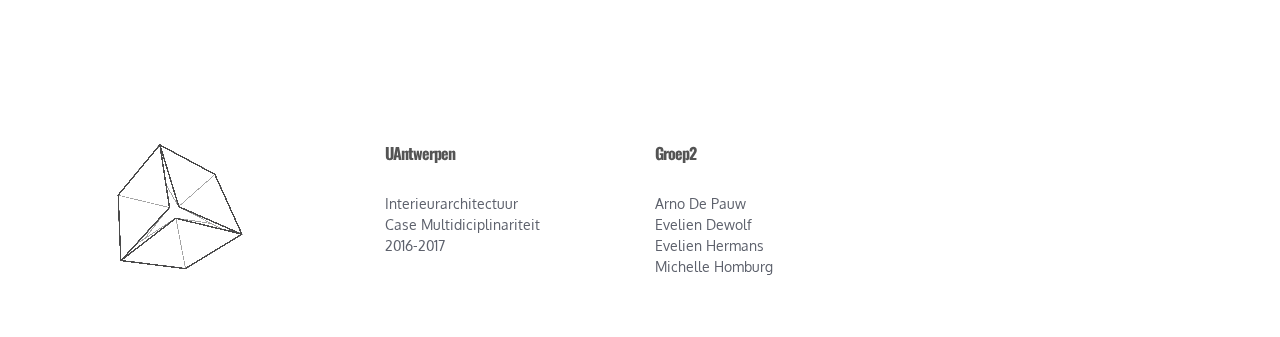
==== commit a1cdf15c: "create github pages" ====
--- a/index.html
+++ b/index.html
@@ -50,9 +50,9 @@
 
 </section>
 
-<section class="engine"><a rel="external" href="https://mobirise.com">top bootstrap web development</a></section><section class="mbr-section mbr-section-hero mbr-section-full mbr-parallax-background mbr-section-with-arrow mbr-after-navbar" id="header1-c" style="background-image: url(assets/images/experiment2opzijnkant-2000x1500-17.jpg);">
-
-    <div class="mbr-overlay" style="opacity: 0.7; background-color: rgb(255, 255, 255);"></div>
+<section class="engine"><a rel="external" href="https://mobirise.com">simple offline site maker software download</a></section><section class="mbr-section mbr-section-hero mbr-section-full mbr-parallax-background mbr-section-with-arrow mbr-after-navbar" id="header1-c" style="background-image: url(assets/images/experiment2opzijnkant-2000x1500-17.jpg);">
+
+    <div class="mbr-overlay" style="opacity: 0.7; background-color: rgb(0, 0, 0);"></div>
 
     <div class="mbr-table-cell">
 
@@ -72,9 +72,9 @@
 
 </section>
 
-<section class="mbr-section" id="msg-box5-1k" style="background-image: url(assets/images/achtergrond-2000x1341-19.jpg); padding-top: 160px; padding-bottom: 200px;">
-
-    <div class="mbr-overlay" style="opacity: 0.7; background-color: rgb(239, 239, 239);">
+<section class="mbr-section mbr-parallax-background" id="msg-box5-1k" style="background-image: url(assets/images/achtergrond-2000x1341-19.jpg); padding-top: 160px; padding-bottom: 200px;">
+
+    <div class="mbr-overlay" style="opacity: 0.7; background-color: rgb(255, 255, 255);">
     </div>
     <div class="container">
         <div class="row">
@@ -159,7 +159,7 @@
 
 <section class="mbr-section article mbr-parallax-background" id="msg-box3-2u" style="background-image: url(assets/images/achtergrondjegrijs-2000x1500-86-1.jpg); padding-top: 160px; padding-bottom: 160px;">
 
-    <div class="mbr-overlay" style="opacity: 0.3; background-color: rgb(239, 239, 239);">
+    <div class="mbr-overlay" style="opacity: 0.8; background-color: rgb(0, 0, 0);">
     </div>
     <div class="container">
         <div class="row">
@@ -181,7 +181,7 @@
             <div class="col-md-8 col-md-offset-2 text-xs-center">
                 <h3 class="mbr-section-title display-2">WIE ZIJN WIJ</h3>
                 <div class="lead"></div>
-                <div><a class="btn btn-secondary" href="overons.html">Over ons &nbsp;<span class="mbri-right mbr-iconfont mbr-iconfont-btn"></span></a> <a class="btn btn-secondary" href="contact.html">Contact<span class="mbri-right mbr-iconfont mbr-iconfont-btn"></span></a></div>
+                <div><a class="btn btn-black" href="overons.html">Over ons &nbsp;<span class="mbri-right mbr-iconfont mbr-iconfont-btn"></span></a> <a class="btn btn-black" href="contact.html">Contact<span class="mbri-right mbr-iconfont mbr-iconfont-btn"></span></a></div>
             </div>
         </div>
     </div>
--- a/assets/mobirise/css/mbr-additional.css
+++ b/assets/mobirise/css/mbr-additional.css
@@ -507,7 +507,7 @@
 }
 #contacts1-e STRONG {
   text-align: left;
-  color: #69a42e;
+  color: #545454;
 }
 #contacts1-e DIV {
   text-align: left;
@@ -530,11 +530,11 @@
   color: #ffffff;
 }
 #menu-0 .navbar-toggler {
-  color: #69a42e;
+  color: #ffffff;
 }
 #menu-0 .link,
 #menu-0 .dropdown-item {
-  color: #69a42e;
+  color: #ffffff;
   font-family: 'Montserrat', sans-serif;
 }
 #menu-0 .link {
@@ -567,7 +567,7 @@
   background: #ffffff;
 }
 #menu-0 .bg-color.transparent .link {
-  color: #69a42e;
+  color: #ffffff;
   transition: none;
 }
 #menu-0 .bg-color.transparent.opened .link {
@@ -589,20 +589,20 @@
 }
 #menu-0 .close-icon::before,
 #menu-0 .close-icon::after {
-  background-color: #69a42e;
+  background-color: #ffffff;
 }
 #header1-c .mbr-section-title {
-  color: #69a42e;
+  color: #ffffff;
   font-family: 'Oswald', sans-serif;
   font-size: 72px;
 }
 #header1-c .mbr-section-lead {
   font-family: 'Oxygen', sans-serif;
   font-size: 22px;
+  color: #ffffff;
+}
+#msg-box5-1k H3 {
   color: #545454;
-}
-#msg-box5-1k H3 {
-  color: #69a42e;
   font-family: 'Oswald', sans-serif;
   font-size: 36px;
 }
@@ -612,7 +612,7 @@
 }
 #features3-m H4 {
   font-family: 'Oswald', sans-serif;
-  color: #69a42e;
+  color: #545454;
   text-align: center;
 }
 #features3-m H5 {
@@ -632,7 +632,7 @@
 }
 #msg-box3-2u .mbr-section-title {
   font-size: 46px;
-  color: #69a42e;
+  color: #ffffff;
 }
 #msg-box3-1n .mbr-section-title,
 #msg-box3-1n p {
@@ -645,7 +645,7 @@
   font-family: 'Oxygen', sans-serif;
 }
 #msg-box3-1n .mbr-section-title {
-  color: #69a42e;
+  color: #000000;
 }
 #contacts1-5 P {
   font-family: 'Oxygen', sans-serif;
@@ -654,7 +654,7 @@
 }
 #contacts1-5 STRONG {
   text-align: left;
-  color: #69a42e;
+  color: #545454;
 }
 #contacts1-5 DIV {
   text-align: left;
@@ -678,14 +678,14 @@
 }
 #content5-1a .mbr-section-title {
   text-align: center;
-  color: #69a42e;
+  color: #ffffff;
   font-family: 'Oswald', sans-serif;
   font-size: 60px;
 }
 #content5-1a P {
   text-align: center;
   font-family: 'Oxygen', sans-serif;
-  color: #5d616c;
+  color: #ffffff;
 }
 #content5-2q .mbr-section-title,
 #content5-2q p {
@@ -703,13 +703,13 @@
   color: #5d616c;
 }
 #msg-box5-19 H3 {
-  color: #69a42e;
+  color: #545454;
   font-family: 'Oswald', sans-serif;
   font-size: 36px;
 }
 #msg-box5-19 P {
   font-family: 'Oxygen', sans-serif;
-  color: #615d5d;
+  color: #5d616c;
 }
 #content5-1d .mbr-section-title,
 #content5-1d p {
@@ -717,7 +717,7 @@
 }
 #content5-1d .mbr-section-title {
   text-align: center;
-  color: #69a42e;
+  color: #ffffff;
   font-family: 'Oswald', sans-serif;
   font-size: 36px;
 }
@@ -727,13 +727,13 @@
   color: #5d616c;
 }
 #msg-box5-18 H3 {
-  color: #69a42e;
+  color: #545454;
   font-family: 'Oswald', sans-serif;
   font-size: 36px;
 }
 #msg-box5-18 P {
   font-family: 'Oxygen', sans-serif;
-  color: #615d5d;
+  color: #5d616c;
 }
 #msg-box3-28 .mbr-section-title,
 #msg-box3-28 p {
@@ -745,7 +745,7 @@
 }
 #msg-box3-28 .mbr-section-title {
   font-size: 36px;
-  color: #69a42e;
+  color: #000000;
 }
 #menu-p .hide-buttons .nav-btn {
   display: none !important;
@@ -754,11 +754,11 @@
   color: #ffffff;
 }
 #menu-p .navbar-toggler {
-  color: #69a42e;
+  color: #ffffff;
 }
 #menu-p .link,
 #menu-p .dropdown-item {
-  color: #69a42e;
+  color: #ffffff;
   font-family: 'Montserrat', sans-serif;
 }
 #menu-p .link {
@@ -791,7 +791,7 @@
   background: #ffffff;
 }
 #menu-p .bg-color.transparent .link {
-  color: #69a42e;
+  color: #ffffff;
   transition: none;
 }
 #menu-p .bg-color.transparent.opened .link {
@@ -813,7 +813,7 @@
 }
 #menu-p .close-icon::before,
 #menu-p .close-icon::after {
-  background-color: #69a42e;
+  background-color: #ffffff;
 }
 #contacts1-q P {
   font-family: 'Oxygen', sans-serif;
@@ -822,7 +822,7 @@
 }
 #contacts1-q STRONG {
   text-align: left;
-  color: #69a42e;
+  color: #545454;
 }
 #contacts1-q DIV {
   text-align: left;
@@ -981,7 +981,7 @@
 }
 #contacts1-t STRONG {
   text-align: left;
-  color: #69a42e;
+  color: #545454;
 }
 #contacts1-t DIV {
   text-align: left;
@@ -1082,7 +1082,7 @@
 }
 #contacts1-z STRONG {
   text-align: left;
-  color: #69a42e;
+  color: #545454;
 }
 #contacts1-z DIV {
   text-align: left;
@@ -1181,7 +1181,7 @@
 }
 #contacts1-w STRONG {
   text-align: left;
-  color: #69a42e;
+  color: #545454;
 }
 #contacts1-w DIV {
   text-align: left;
@@ -1340,7 +1340,7 @@
 }
 #contacts1-12 STRONG {
   text-align: left;
-  color: #69a42e;
+  color: #545454;
 }
 #contacts1-12 DIV {
   text-align: left;
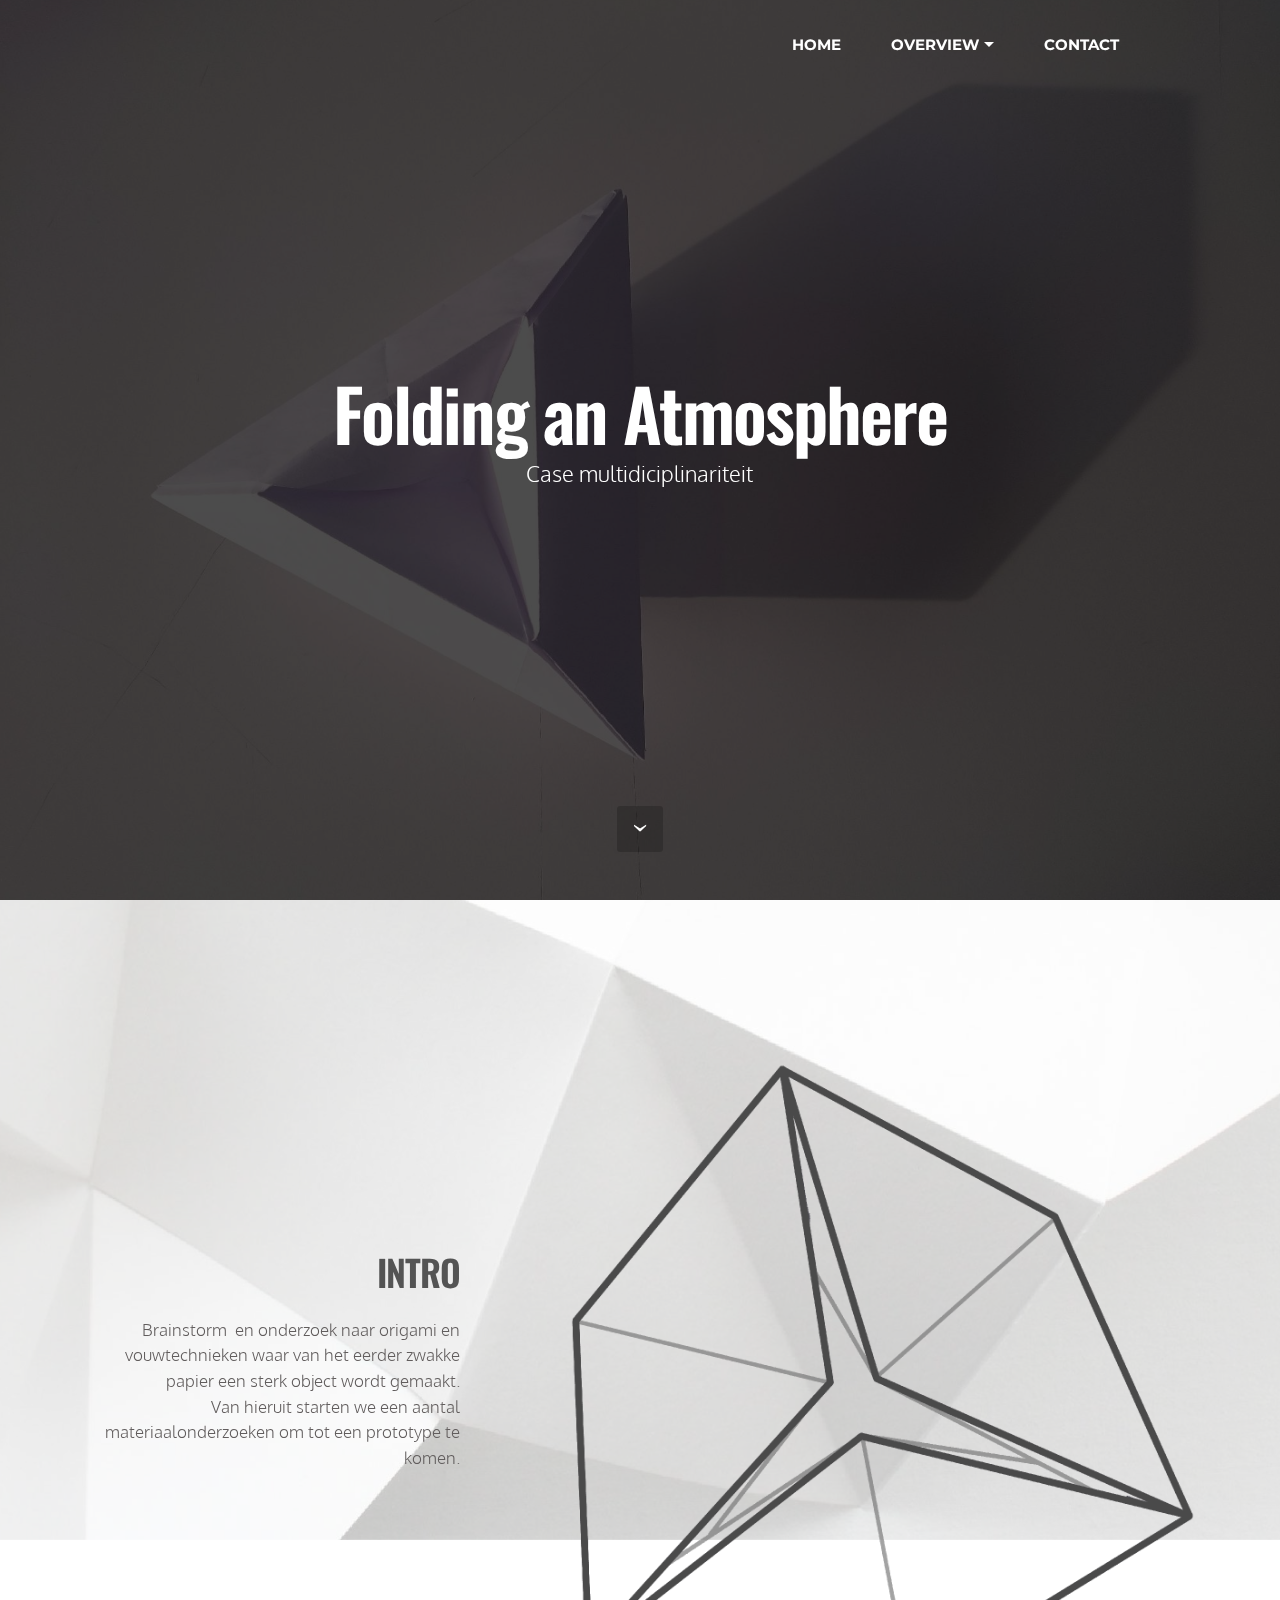
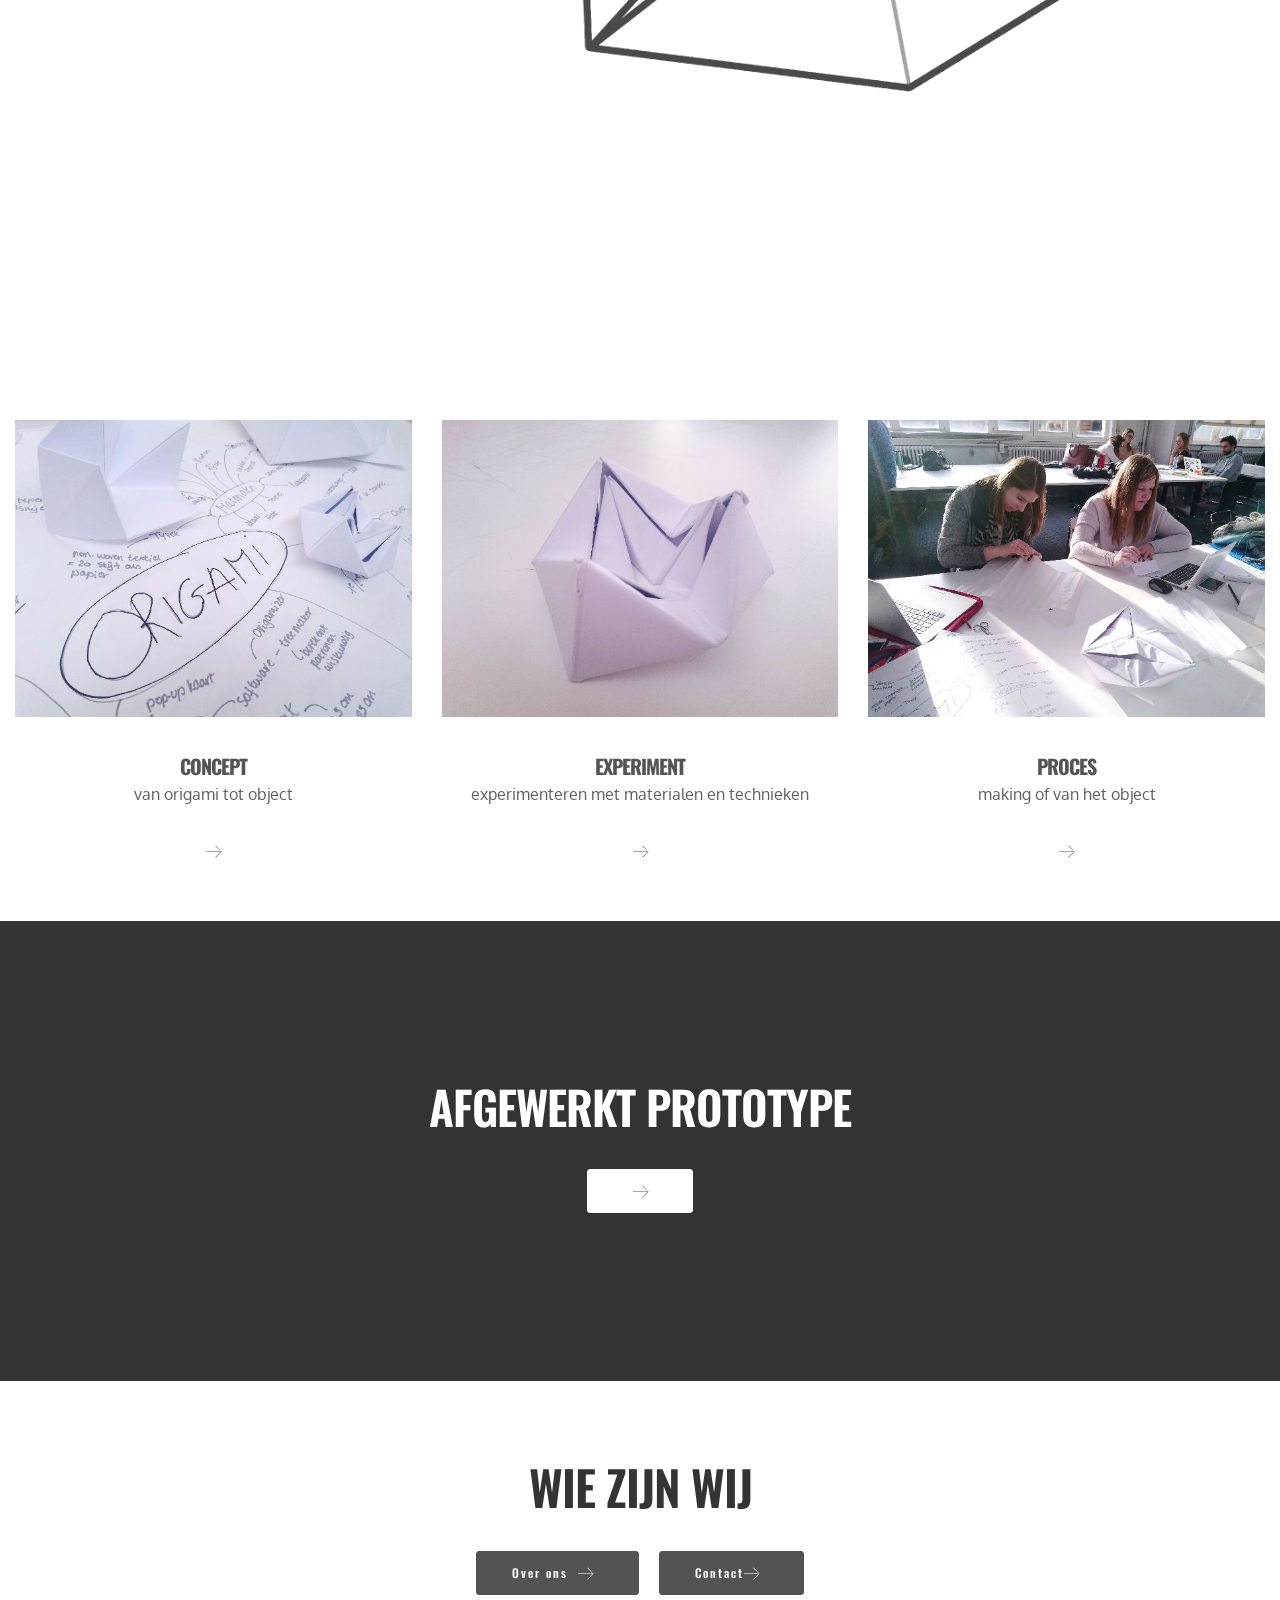
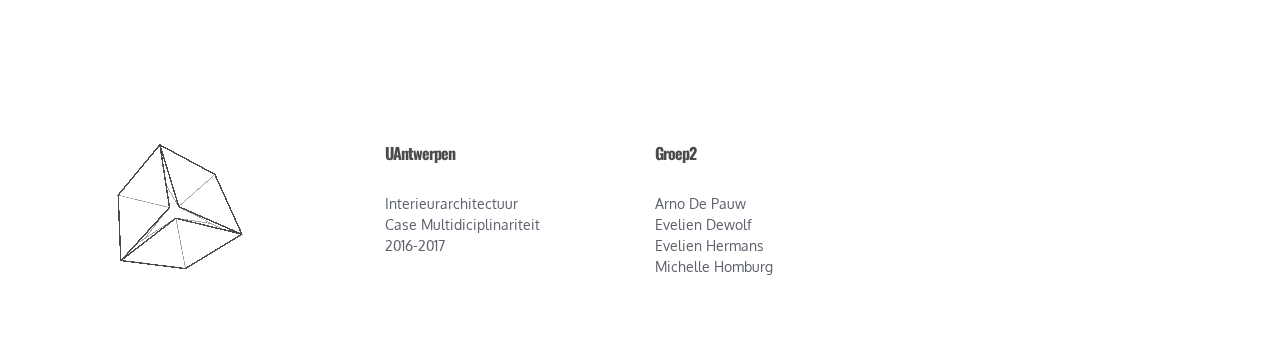
==== commit 56803fa4: "create github pages" ====
--- a/index.html
+++ b/index.html
@@ -37,7 +37,7 @@
                         <div class="hamburger-icon"></div>
                     </button>
 
-                    <ul class="nav-dropdown collapse pull-xs-right nav navbar-nav navbar-toggleable-sm" id="exCollapsingNavbar"><li class="nav-item dropdown"><a class="nav-link link" href="index.html">HOME</a></li><li class="nav-item dropdown"><a class="nav-link link dropdown-toggle" href="https://mobirise.com/" data-toggle="dropdown-submenu" aria-expanded="false">OVERVIEW</a><div class="dropdown-menu"><a class="dropdown-item" href="concept.html">Concept</a><a class="dropdown-item" href="experimenten.html">Experimenten</a><a class="dropdown-item" href="proces.html">Proces</a><a class="dropdown-item" href="objectAF.html">Afgewerkt Object</a><a class="dropdown-item" href="overons.html">Over ons</a></div></li><li class="nav-item dropdown"><a class="nav-link link" href="contact.html" aria-expanded="false">CONTACT</a></li><li class="nav-item"><a class="nav-link link" href="https://mobirise.com/" aria-expanded="false"></a></li></ul>
+                    <ul class="nav-dropdown collapse pull-xs-right nav navbar-nav navbar-toggleable-sm" id="exCollapsingNavbar"><li class="nav-item dropdown"><a class="nav-link link" href="index.html">HOME</a></li><li class="nav-item dropdown open"><a class="nav-link link dropdown-toggle" href="https://mobirise.com/" data-toggle="dropdown-submenu" aria-expanded="true">OVERVIEW</a><div class="dropdown-menu"><a class="dropdown-item" href="concept.html">Concept</a><a class="dropdown-item" href="experimenten.html">Experimenten</a><a class="dropdown-item" href="proces.html">Proces</a><a class="dropdown-item" href="objectAF.html">Afgewerkt Object</a><a class="dropdown-item" href="overons.html">Over ons</a></div></li><li class="nav-item dropdown"><a class="nav-link link" href="contact.html" aria-expanded="false">CONTACT</a></li><li class="nav-item"><a class="nav-link link" href="https://mobirise.com/" aria-expanded="false"></a></li></ul>
                     <button hidden="" class="navbar-toggler navbar-close" type="button" data-toggle="collapse" data-target="#exCollapsingNavbar">
                         <div class="close-icon"></div>
                     </button>
@@ -50,7 +50,7 @@
 
 </section>
 
-<section class="engine"><a rel="external" href="https://mobirise.com">simple offline site maker software download</a></section><section class="mbr-section mbr-section-hero mbr-section-full mbr-parallax-background mbr-section-with-arrow mbr-after-navbar" id="header1-c" style="background-image: url(assets/images/experiment2opzijnkant-2000x1500-17.jpg);">
+<section class="engine"><a rel="external" href="https://mobirise.com">free mobile web site creator software</a></section><section class="mbr-section mbr-section-hero mbr-section-full mbr-parallax-background mbr-section-with-arrow mbr-after-navbar" id="header1-c" style="background-image: url(assets/images/experiment2opzijnkant-2000x1500-17.jpg);">
 
     <div class="mbr-overlay" style="opacity: 0.7; background-color: rgb(0, 0, 0);"></div>
 
--- a/assets/mobirise/css/mbr-additional.css
+++ b/assets/mobirise/css/mbr-additional.css
@@ -1,8 +1,10 @@
+@import url(https://fonts.googleapis.com/css?family=Oswald:400,300,700);
 @import url(https://fonts.googleapis.com/css?family=Oxygen:400,300,700);
-@import url(https://fonts.googleapis.com/css?family=Oswald:400,300,700);
 @import url(https://fonts.googleapis.com/css?family=Montserrat:400,700);
 @import url(https://fonts.googleapis.com/css?family=Roboto+Slab:400,300,700);
 @import url(https://fonts.googleapis.com/css?family=Lora:400,700);
+
+
 
 
 
@@ -421,13 +423,28 @@
 .scrollToTop_wraper {
   opacity: 0 !important;
 }
+#content5-2v .mbr-section-title,
+#content5-2v p {
+  color: #fff;
+}
+#content5-2v .mbr-section-title {
+  text-align: center;
+  color: #77ca24;
+  font-family: 'Oswald', sans-serif;
+  font-size: 36px;
+}
+#content5-2v P {
+  text-align: center;
+  font-family: 'Oxygen', sans-serif;
+  color: #5d616c;
+}
 #msg-box5-k P {
   font-family: 'Oxygen', sans-serif;
   font-size: 14px;
 }
 #msg-box5-k H3 {
   font-family: 'Oswald', sans-serif;
-  color: #69a42e;
+  color: #4b4b4b;
 }
 #msg-box5-k .btn {
   font-family: 'Oxygen', sans-serif;
@@ -439,11 +456,11 @@
   color: #ffffff;
 }
 #menu-d .navbar-toggler {
-  color: #69a42e;
+  color: #ffffff;
 }
 #menu-d .link,
 #menu-d .dropdown-item {
-  color: #69a42e;
+  color: #ffffff;
   font-family: 'Montserrat', sans-serif;
 }
 #menu-d .link {
@@ -461,22 +478,22 @@
 }
 #menu-d .link[aria-expanded="true"],
 #menu-d .dropdown-menu {
-  background: #e6e6e6;
+  background: #171c2c;
 }
 #menu-d .nav-dropdown-sm .link:focus,
 #menu-d .nav-dropdown-sm .link:hover,
 #menu-d .nav-dropdown-sm .dropdown-item:focus,
 #menu-d .nav-dropdown-sm .dropdown-item:hover {
-  background: #f7f7f7!important;
+  background: #232c44!important;
 }
 #menu-d .navbar,
 #menu-d .nav-dropdown-sm,
 #menu-d .nav-dropdown-sm .link[aria-expanded="true"],
 #menu-d .nav-dropdown-sm .dropdown-menu {
-  background: #ffffff;
+  background: #28324e;
 }
 #menu-d .bg-color.transparent .link {
-  color: #69a42e;
+  color: #ffffff;
   transition: none;
 }
 #menu-d .bg-color.transparent.opened .link {
@@ -498,7 +515,7 @@
 }
 #menu-d .close-icon::before,
 #menu-d .close-icon::after {
-  background-color: #69a42e;
+  background-color: #ffffff;
 }
 #contacts1-e P {
   font-family: 'Oxygen', sans-serif;
@@ -507,7 +524,7 @@
 }
 #contacts1-e STRONG {
   text-align: left;
-  color: #545454;
+  color: #4b4b4b;
 }
 #contacts1-e DIV {
   text-align: left;
@@ -552,19 +569,19 @@
 }
 #menu-0 .link[aria-expanded="true"],
 #menu-0 .dropdown-menu {
-  background: #e6e6e6;
+  background: #323232;
 }
 #menu-0 .nav-dropdown-sm .link:focus,
 #menu-0 .nav-dropdown-sm .link:hover,
 #menu-0 .nav-dropdown-sm .dropdown-item:focus,
 #menu-0 .nav-dropdown-sm .dropdown-item:hover {
-  background: #f7f7f7!important;
+  background: #434343!important;
 }
 #menu-0 .navbar,
 #menu-0 .nav-dropdown-sm,
 #menu-0 .nav-dropdown-sm .link[aria-expanded="true"],
 #menu-0 .nav-dropdown-sm .dropdown-menu {
-  background: #ffffff;
+  background: #4b4b4b;
 }
 #menu-0 .bg-color.transparent .link {
   color: #ffffff;
@@ -645,7 +662,7 @@
   font-family: 'Oxygen', sans-serif;
 }
 #msg-box3-1n .mbr-section-title {
-  color: #000000;
+  color: #353434;
 }
 #contacts1-5 P {
   font-family: 'Oxygen', sans-serif;
@@ -654,7 +671,7 @@
 }
 #contacts1-5 STRONG {
   text-align: left;
-  color: #545454;
+  color: #4b4b4b;
 }
 #contacts1-5 DIV {
   text-align: left;
@@ -703,7 +720,7 @@
   color: #5d616c;
 }
 #msg-box5-19 H3 {
-  color: #545454;
+  color: #4b4b4b;
   font-family: 'Oswald', sans-serif;
   font-size: 36px;
 }
@@ -776,19 +793,19 @@
 }
 #menu-p .link[aria-expanded="true"],
 #menu-p .dropdown-menu {
-  background: #e6e6e6;
+  background: #171c2c;
 }
 #menu-p .nav-dropdown-sm .link:focus,
 #menu-p .nav-dropdown-sm .link:hover,
 #menu-p .nav-dropdown-sm .dropdown-item:focus,
 #menu-p .nav-dropdown-sm .dropdown-item:hover {
-  background: #f7f7f7!important;
+  background: #232c44!important;
 }
 #menu-p .navbar,
 #menu-p .nav-dropdown-sm,
 #menu-p .nav-dropdown-sm .link[aria-expanded="true"],
 #menu-p .nav-dropdown-sm .dropdown-menu {
-  background: #ffffff;
+  background: #28324e;
 }
 #menu-p .bg-color.transparent .link {
   color: #ffffff;
@@ -822,7 +839,7 @@
 }
 #contacts1-q STRONG {
   text-align: left;
-  color: #545454;
+  color: #4b4b4b;
 }
 #contacts1-q DIV {
   text-align: left;
@@ -844,14 +861,14 @@
 }
 #content5-1i .mbr-section-title {
   text-align: center;
-  color: #69a42e;
+  color: #ffffff;
   font-family: 'Oswald', sans-serif;
   font-size: 60px;
 }
 #content5-1i P {
   text-align: center;
   font-family: 'Oxygen', sans-serif;
-  color: #5d616c;
+  color: #ffffff;
   font-size: 17px;
 }
 #content5-1r .mbr-section-title,
@@ -860,7 +877,7 @@
 }
 #content5-1r .mbr-section-title {
   text-align: center;
-  color: #69a42e;
+  color: #353434;
   font-family: 'Oswald', sans-serif;
   font-size: 36px;
 }
@@ -871,14 +888,14 @@
 }
 #msg-box4-29 H3 {
   font-size: 36px;
-  color: #69a42e;
+  color: #353434;
 }
 #msg-box4-29 P {
   color: #ffffff;
   font-family: 'Oxygen', sans-serif;
 }
 #msg-box4-2g H3 {
-  color: #69a42e;
+  color: #545454;
 }
 #msg-box4-2g P {
   font-family: 'Oxygen', sans-serif;
@@ -889,7 +906,7 @@
 }
 #content5-1t .mbr-section-title {
   text-align: center;
-  color: #69a42e;
+  color: #4b4b4b;
   font-family: 'Oswald', sans-serif;
   font-size: 36px;
 }
@@ -905,11 +922,11 @@
   color: #ffffff;
 }
 #menu-s .navbar-toggler {
-  color: #69a42e;
+  color: #ffffff;
 }
 #menu-s .link,
 #menu-s .dropdown-item {
-  color: #69a42e;
+  color: #ffffff;
   font-family: 'Montserrat', sans-serif;
 }
 #menu-s .link {
@@ -927,22 +944,22 @@
 }
 #menu-s .link[aria-expanded="true"],
 #menu-s .dropdown-menu {
-  background: #e6e6e6;
+  background: #171c2c;
 }
 #menu-s .nav-dropdown-sm .link:focus,
 #menu-s .nav-dropdown-sm .link:hover,
 #menu-s .nav-dropdown-sm .dropdown-item:focus,
 #menu-s .nav-dropdown-sm .dropdown-item:hover {
-  background: #f7f7f7!important;
+  background: #232c44!important;
 }
 #menu-s .navbar,
 #menu-s .nav-dropdown-sm,
 #menu-s .nav-dropdown-sm .link[aria-expanded="true"],
 #menu-s .nav-dropdown-sm .dropdown-menu {
-  background: #ffffff;
+  background: #28324e;
 }
 #menu-s .bg-color.transparent .link {
-  color: #69a42e;
+  color: #ffffff;
   transition: none;
 }
 #menu-s .bg-color.transparent.opened .link {
@@ -964,7 +981,7 @@
 }
 #menu-s .close-icon::before,
 #menu-s .close-icon::after {
-  background-color: #69a42e;
+  background-color: #ffffff;
 }
 #content1-2b P {
   font-size: 13px;
@@ -981,7 +998,7 @@
 }
 #contacts1-t STRONG {
   text-align: left;
-  color: #545454;
+  color: #4b4b4b;
 }
 #contacts1-t DIV {
   text-align: left;
@@ -991,11 +1008,28 @@
 
 
 
+
+
+#content5-2w .mbr-section-title,
+#content5-2w p {
+  color: #fff;
+}
+#content5-2w .mbr-section-title {
+  text-align: center;
+  color: #77ca24;
+  font-family: 'Oswald', sans-serif;
+  font-size: 36px;
+}
+#content5-2w P {
+  text-align: center;
+  font-family: 'Oxygen', sans-serif;
+  color: #5d616c;
+}
 #form1-14 .form-control-label {
   color: #232323;
 }
 #form1-14 .mbr-section-title {
-  color: #69a42e;
+  color: #4b4b4b;
   font-family: 'Oswald', sans-serif;
   font-size: 60px;
 }
@@ -1014,11 +1048,11 @@
   color: #ffffff;
 }
 #menu-y .navbar-toggler {
-  color: #69a42e;
+  color: #ffffff;
 }
 #menu-y .link,
 #menu-y .dropdown-item {
-  color: #69a42e;
+  color: #ffffff;
   font-family: 'Montserrat', sans-serif;
 }
 #menu-y .link {
@@ -1036,22 +1070,22 @@
 }
 #menu-y .link[aria-expanded="true"],
 #menu-y .dropdown-menu {
-  background: #e6e6e6;
+  background: #171c2c;
 }
 #menu-y .nav-dropdown-sm .link:focus,
 #menu-y .nav-dropdown-sm .link:hover,
 #menu-y .nav-dropdown-sm .dropdown-item:focus,
 #menu-y .nav-dropdown-sm .dropdown-item:hover {
-  background: #f7f7f7!important;
+  background: #232c44!important;
 }
 #menu-y .navbar,
 #menu-y .nav-dropdown-sm,
 #menu-y .nav-dropdown-sm .link[aria-expanded="true"],
 #menu-y .nav-dropdown-sm .dropdown-menu {
-  background: #ffffff;
+  background: #28324e;
 }
 #menu-y .bg-color.transparent .link {
-  color: #69a42e;
+  color: #ffffff;
   transition: none;
 }
 #menu-y .bg-color.transparent.opened .link {
@@ -1073,7 +1107,7 @@
 }
 #menu-y .close-icon::before,
 #menu-y .close-icon::after {
-  background-color: #69a42e;
+  background-color: #ffffff;
 }
 #contacts1-z P {
   font-family: 'Oxygen', sans-serif;
@@ -1082,7 +1116,7 @@
 }
 #contacts1-z STRONG {
   text-align: left;
-  color: #545454;
+  color: #4b4b4b;
 }
 #contacts1-z DIV {
   text-align: left;
@@ -1097,14 +1131,14 @@
 }
 #content5-1j .mbr-section-title {
   text-align: center;
-  color: #69a42e;
+  color: #ffffff;
   font-family: 'Oswald', sans-serif;
   font-size: 60px;
 }
 #content5-1j P {
   text-align: center;
   font-family: 'Oxygen', sans-serif;
-  color: #5d616c;
+  color: #ffffff;
 }
 #menu-v .hide-buttons .nav-btn {
   display: none !important;
@@ -1113,11 +1147,11 @@
   color: #ffffff;
 }
 #menu-v .navbar-toggler {
-  color: #69a42e;
+  color: #ffffff;
 }
 #menu-v .link,
 #menu-v .dropdown-item {
-  color: #69a42e;
+  color: #ffffff;
   font-family: 'Montserrat', sans-serif;
 }
 #menu-v .link {
@@ -1135,22 +1169,22 @@
 }
 #menu-v .link[aria-expanded="true"],
 #menu-v .dropdown-menu {
-  background: #e6e6e6;
+  background: #171c2c;
 }
 #menu-v .nav-dropdown-sm .link:focus,
 #menu-v .nav-dropdown-sm .link:hover,
 #menu-v .nav-dropdown-sm .dropdown-item:focus,
 #menu-v .nav-dropdown-sm .dropdown-item:hover {
-  background: #f7f7f7!important;
+  background: #232c44!important;
 }
 #menu-v .navbar,
 #menu-v .nav-dropdown-sm,
 #menu-v .nav-dropdown-sm .link[aria-expanded="true"],
 #menu-v .nav-dropdown-sm .dropdown-menu {
-  background: #ffffff;
+  background: #28324e;
 }
 #menu-v .bg-color.transparent .link {
-  color: #69a42e;
+  color: #ffffff;
   transition: none;
 }
 #menu-v .bg-color.transparent.opened .link {
@@ -1172,7 +1206,7 @@
 }
 #menu-v .close-icon::before,
 #menu-v .close-icon::after {
-  background-color: #69a42e;
+  background-color: #ffffff;
 }
 #contacts1-w P {
   font-family: 'Oxygen', sans-serif;
@@ -1181,7 +1215,7 @@
 }
 #contacts1-w STRONG {
   text-align: left;
-  color: #545454;
+  color: #4b4b4b;
 }
 #contacts1-w DIV {
   text-align: left;
@@ -1202,22 +1236,22 @@
 }
 #content5-1h .mbr-section-title {
   text-align: center;
-  color: #69a42e;
+  color: #ffffff;
   font-family: 'Oswald', sans-serif;
   font-size: 60px;
 }
 #content5-1h P {
   text-align: center;
   font-family: 'Oxygen', sans-serif;
-  color: #5d616c;
+  color: #ffffff;
 }
 #msg-box5-2c H3 {
-  color: #69a42e;
+  color: #ffffff;
   font-size: 36px;
 }
 #msg-box5-2c P {
   font-family: 'Oxygen', sans-serif;
-  color: #615d5d;
+  color: #ffffff;
 }
 #content5-2j .mbr-section-title,
 #content5-2j p {
@@ -1225,7 +1259,7 @@
 }
 #content5-2j .mbr-section-title {
   text-align: center;
-  color: #69a42e;
+  color: #4b4b4b;
   font-family: 'Oswald', sans-serif;
   font-size: 36px;
 }
@@ -1235,35 +1269,25 @@
   color: #5d616c;
 }
 #msg-box5-2k H3 {
-  color: #69a42e;
+  color: #ffffff;
   font-size: 36px;
 }
 #msg-box5-2k P {
   font-family: 'Oxygen', sans-serif;
-  color: #615d5d;
-}
-#content5-2s .mbr-section-title,
-#content5-2s p {
-  color: #fff;
-}
-#content5-2s .mbr-section-title {
-  text-align: center;
-  color: #77ca24;
-  font-family: 'Oswald', sans-serif;
-  font-size: 36px;
-}
-#content5-2s P {
-  text-align: center;
-  font-family: 'Oxygen', sans-serif;
-  color: #5d616c;
-}
-#msg-box3-2r .mbr-section-title,
-#msg-box3-2r p {
+  color: #ffffff;
+}
+#msg-box3-2x .mbr-section-title,
+#msg-box3-2x p {
   color: #000;
 }
-#msg-box3-2r .mbr-section-title {
-  font-size: 46px;
-  color: #69a42e;
+#msg-box3-2x .lead P {
+  font-family: 'Oxygen', sans-serif;
+}
+#msg-box3-2x .lead {
+  font-family: 'Oxygen', sans-serif;
+}
+#msg-box3-2x .mbr-section-title {
+  color: #353434;
 }
 #menu-11 .hide-buttons .nav-btn {
   display: none !important;
@@ -1272,11 +1296,11 @@
   color: #ffffff;
 }
 #menu-11 .navbar-toggler {
-  color: #69a42e;
+  color: #ffffff;
 }
 #menu-11 .link,
 #menu-11 .dropdown-item {
-  color: #69a42e;
+  color: #ffffff;
   font-family: 'Montserrat', sans-serif;
 }
 #menu-11 .link {
@@ -1294,22 +1318,22 @@
 }
 #menu-11 .link[aria-expanded="true"],
 #menu-11 .dropdown-menu {
-  background: #e6e6e6;
+  background: #171c2c;
 }
 #menu-11 .nav-dropdown-sm .link:focus,
 #menu-11 .nav-dropdown-sm .link:hover,
 #menu-11 .nav-dropdown-sm .dropdown-item:focus,
 #menu-11 .nav-dropdown-sm .dropdown-item:hover {
-  background: #f7f7f7!important;
+  background: #232c44!important;
 }
 #menu-11 .navbar,
 #menu-11 .nav-dropdown-sm,
 #menu-11 .nav-dropdown-sm .link[aria-expanded="true"],
 #menu-11 .nav-dropdown-sm .dropdown-menu {
-  background: #ffffff;
+  background: #28324e;
 }
 #menu-11 .bg-color.transparent .link {
-  color: #69a42e;
+  color: #ffffff;
   transition: none;
 }
 #menu-11 .bg-color.transparent.opened .link {
@@ -1331,7 +1355,7 @@
 }
 #menu-11 .close-icon::before,
 #menu-11 .close-icon::after {
-  background-color: #69a42e;
+  background-color: #ffffff;
 }
 #contacts1-12 P {
   font-family: 'Oxygen', sans-serif;
@@ -1340,7 +1364,7 @@
 }
 #contacts1-12 STRONG {
   text-align: left;
-  color: #545454;
+  color: #4b4b4b;
 }
 #contacts1-12 DIV {
   text-align: left;
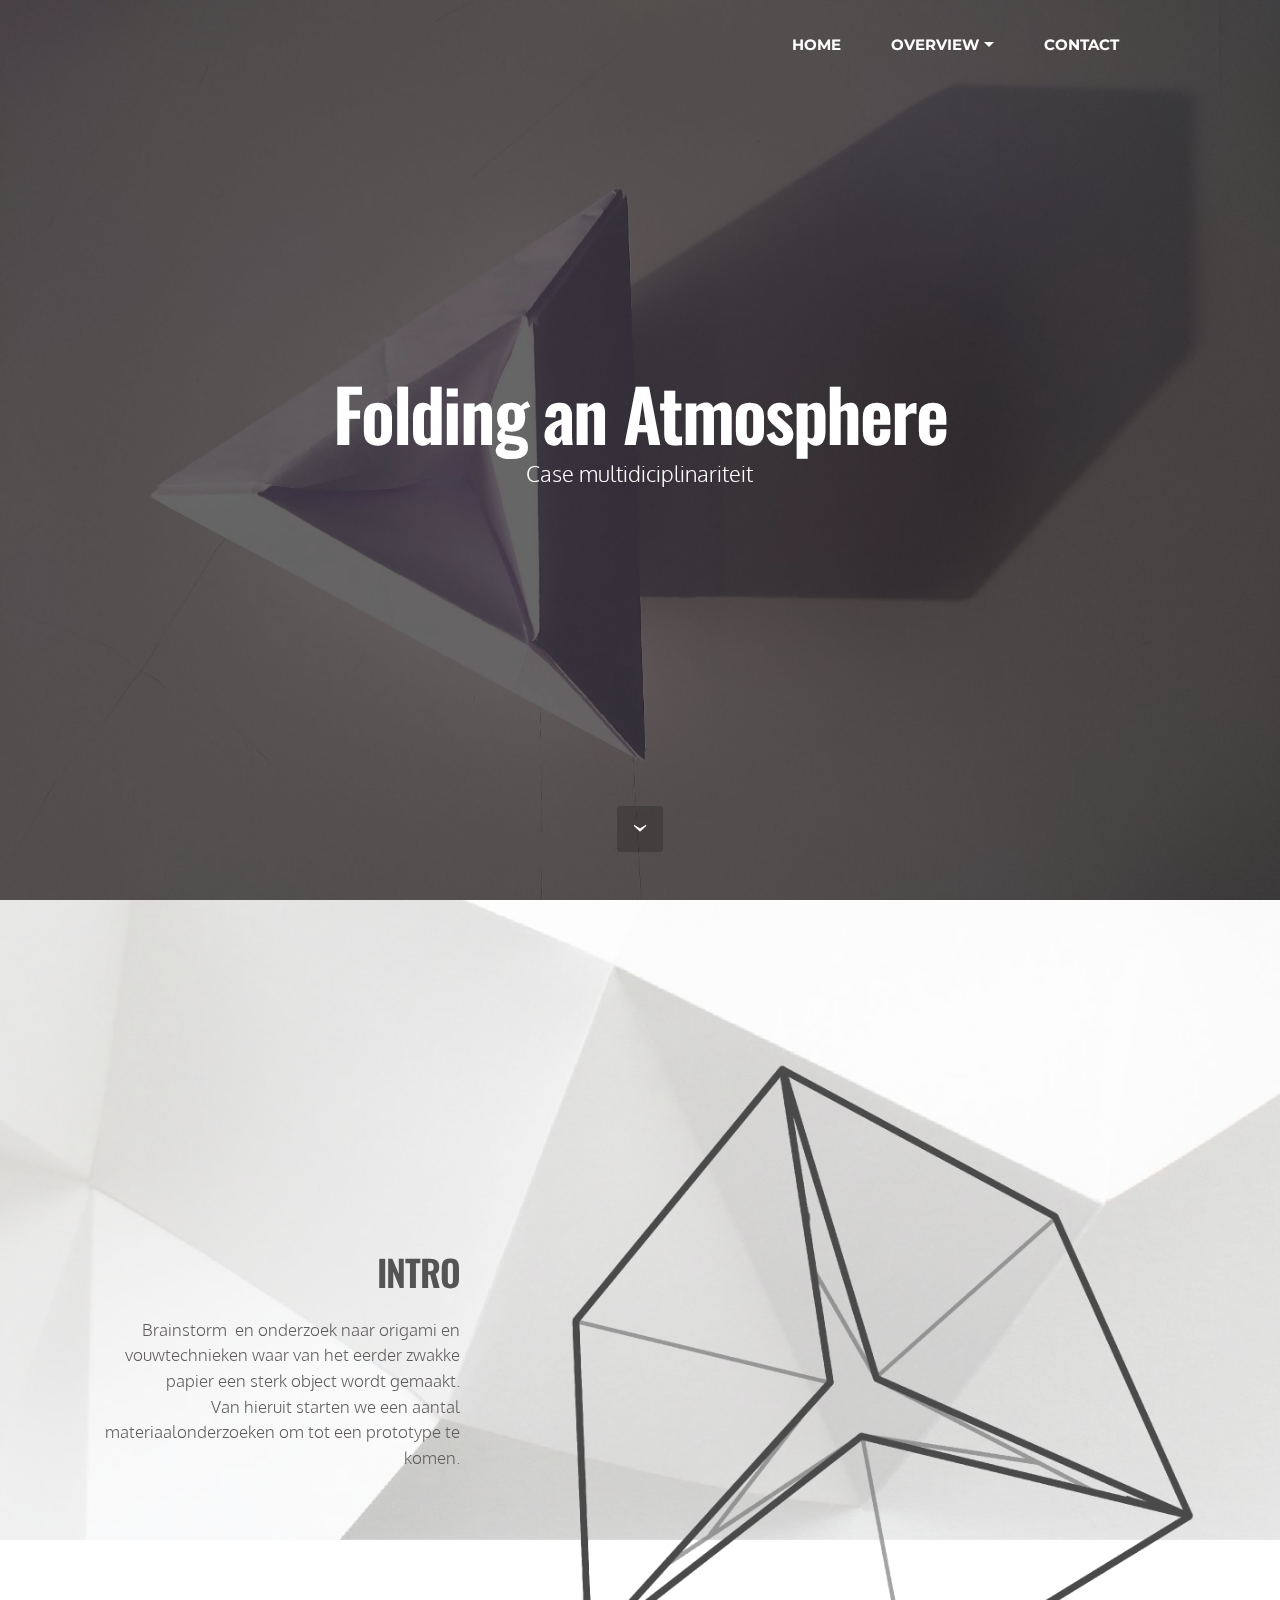
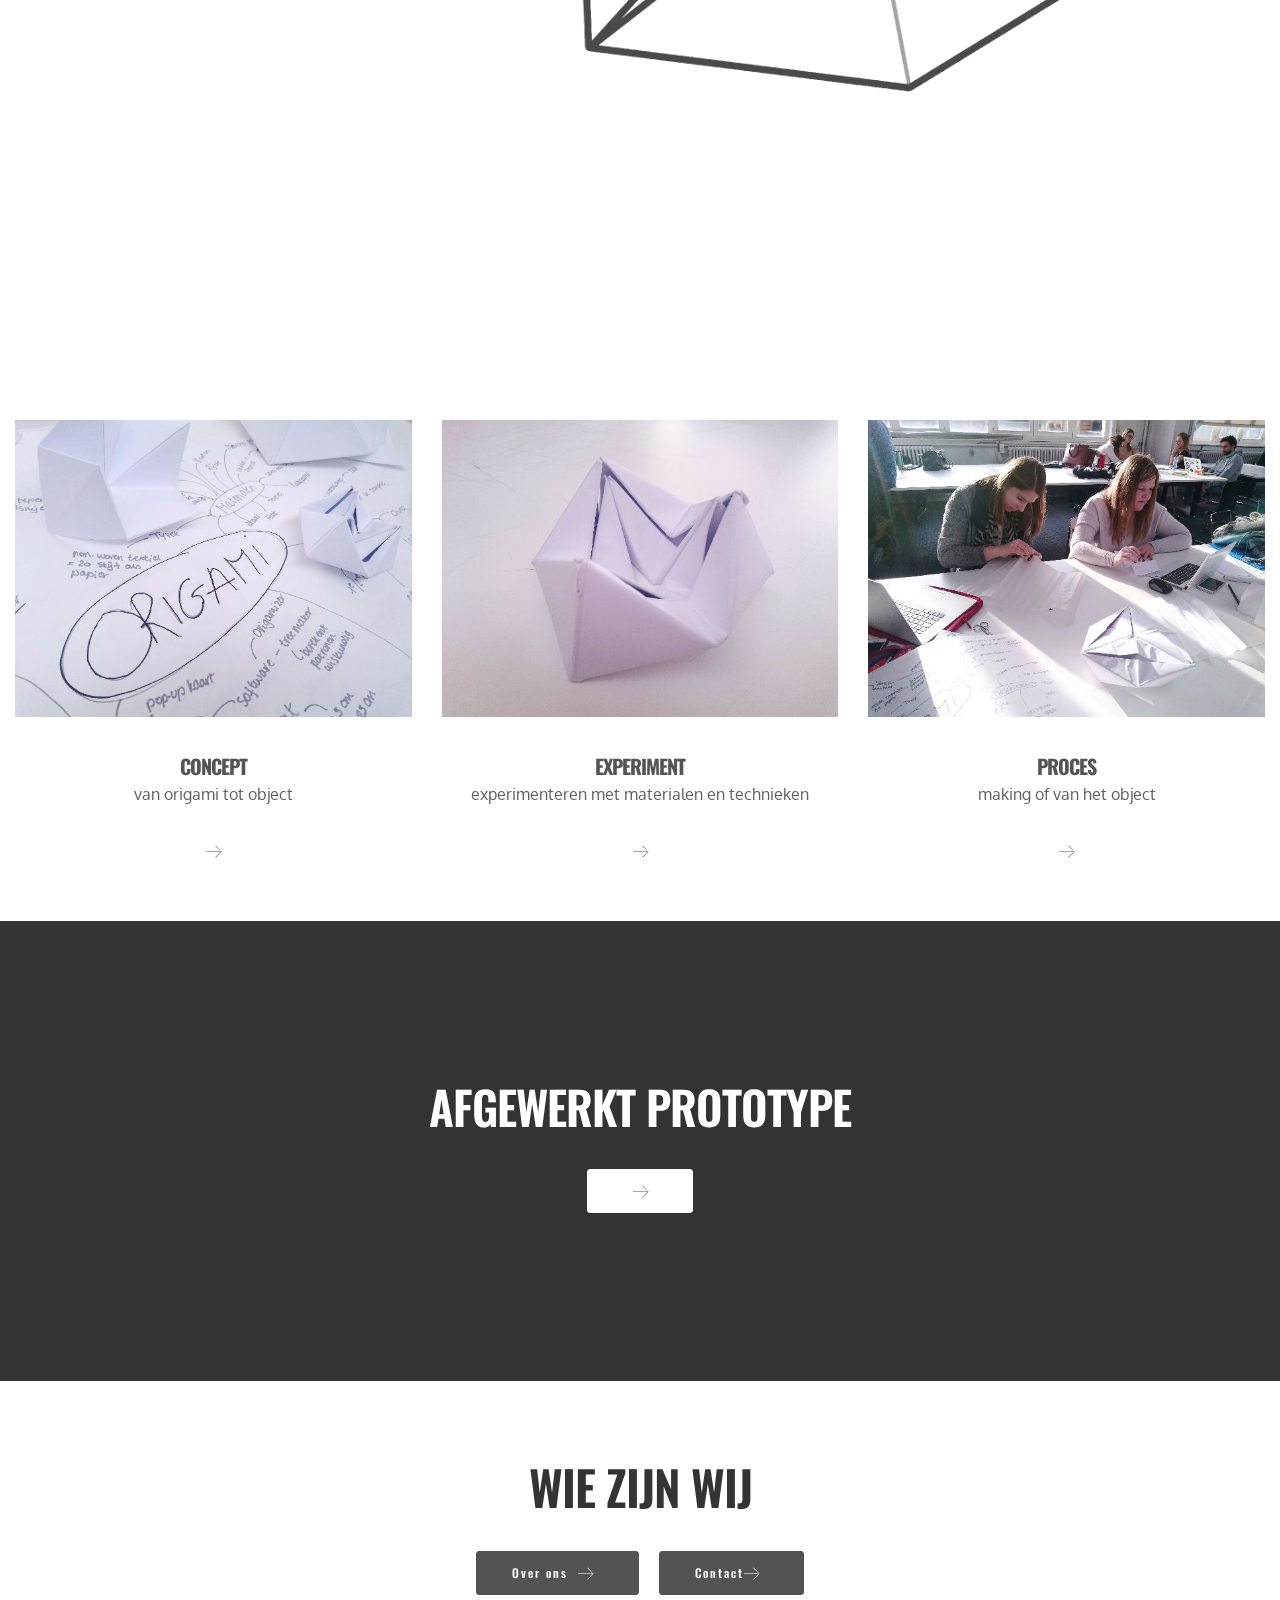
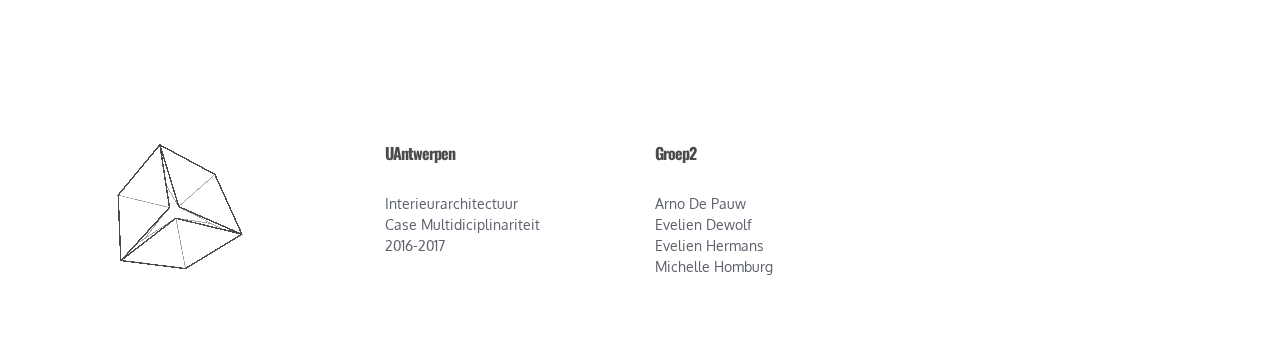
==== commit eb3c26d1: "create github pages" ====
--- a/index.html
+++ b/index.html
@@ -50,9 +50,9 @@
 
 </section>
 
-<section class="engine"><a rel="external" href="https://mobirise.com">free mobile web site creator software</a></section><section class="mbr-section mbr-section-hero mbr-section-full mbr-parallax-background mbr-section-with-arrow mbr-after-navbar" id="header1-c" style="background-image: url(assets/images/experiment2opzijnkant-2000x1500-17.jpg);">
-
-    <div class="mbr-overlay" style="opacity: 0.7; background-color: rgb(0, 0, 0);"></div>
+<section class="engine"><a rel="external" href="https://mobirise.com">easy offline website development</a></section><section class="mbr-section mbr-section-hero mbr-section-full mbr-parallax-background mbr-section-with-arrow mbr-after-navbar" id="header1-c" style="background-image: url(assets/images/experiment2opzijnkant-2000x1500-17.jpg);">
+
+    <div class="mbr-overlay" style="opacity: 0.6; background-color: rgb(0, 0, 0);"></div>
 
     <div class="mbr-table-cell">
 
@@ -188,12 +188,12 @@
 
 </section>
 
-<section class="mbr-section mbr-section-md-padding mbr-footer footer1" id="contacts1-5" style="background-color: rgb(255, 255, 255); padding-top: 60px; padding-bottom: 60px;">
+<section class="mbr-section mbr-section-md-padding mbr-footer footer1" id="contacts1-12" style="background-color: rgb(255, 255, 255); padding-top: 60px; padding-bottom: 60px;">
     
     <div class="container">
         <div class="row">
             <div class="mbr-footer-content col-xs-12 col-md-3">
-                <div><img src="assets/images/logo1-128x128-50.png"></div>
+                <div><img src="assets/images/logo1-128x128-44.png"></div>
             </div>
             <div class="mbr-footer-content col-xs-12 col-md-3">
                 <p><strong>UAntwerpen</strong><br>Interieurarchitectuur<br>Case Multidiciplinariteit<br>2016-2017</p>
--- a/assets/mobirise/css/mbr-additional.css
+++ b/assets/mobirise/css/mbr-additional.css
@@ -478,19 +478,19 @@
 }
 #menu-d .link[aria-expanded="true"],
 #menu-d .dropdown-menu {
-  background: #171c2c;
+  background: #323232;
 }
 #menu-d .nav-dropdown-sm .link:focus,
 #menu-d .nav-dropdown-sm .link:hover,
 #menu-d .nav-dropdown-sm .dropdown-item:focus,
 #menu-d .nav-dropdown-sm .dropdown-item:hover {
-  background: #232c44!important;
+  background: #434343!important;
 }
 #menu-d .navbar,
 #menu-d .nav-dropdown-sm,
 #menu-d .nav-dropdown-sm .link[aria-expanded="true"],
 #menu-d .nav-dropdown-sm .dropdown-menu {
-  background: #28324e;
+  background: #4b4b4b;
 }
 #menu-d .bg-color.transparent .link {
   color: #ffffff;
@@ -664,18 +664,20 @@
 #msg-box3-1n .mbr-section-title {
   color: #353434;
 }
-#contacts1-5 P {
-  font-family: 'Oxygen', sans-serif;
-  text-align: left;
-  color: #5d616c;
-}
-#contacts1-5 STRONG {
+#contacts1-12 P {
+  font-family: 'Oxygen', sans-serif;
+  text-align: left;
+  color: #5d616c;
+}
+#contacts1-12 STRONG {
   text-align: left;
   color: #4b4b4b;
 }
-#contacts1-5 DIV {
-  text-align: left;
-}
+#contacts1-12 DIV {
+  text-align: left;
+}
+
+
 
 
 
@@ -720,7 +722,7 @@
   color: #5d616c;
 }
 #msg-box5-19 H3 {
-  color: #4b4b4b;
+  color: #3b3b3b;
   font-family: 'Oswald', sans-serif;
   font-size: 36px;
 }
@@ -744,7 +746,7 @@
   color: #5d616c;
 }
 #msg-box5-18 H3 {
-  color: #545454;
+  color: #3b3b3b;
   font-family: 'Oswald', sans-serif;
   font-size: 36px;
 }
@@ -762,7 +764,36 @@
 }
 #msg-box3-28 .mbr-section-title {
   font-size: 36px;
+  color: #353434;
+}
+#content6-38 P {
+  color: #4b4b4b;
+  font-family: 'Oxygen', sans-serif;
+  font-size: 15px;
+}
+#msg-box3-37 .mbr-section-title,
+#msg-box3-37 p {
+  color: #000;
+}
+#msg-box3-37 .lead P {
+  color: #615d5d;
+  font-family: 'Oxygen', sans-serif;
+}
+#msg-box3-37 .mbr-section-title {
+  font-size: 36px;
   color: #000000;
+}
+#contacts1-12 P {
+  font-family: 'Oxygen', sans-serif;
+  text-align: left;
+  color: #5d616c;
+}
+#contacts1-12 STRONG {
+  text-align: left;
+  color: #4b4b4b;
+}
+#contacts1-12 DIV {
+  text-align: left;
 }
 #menu-p .hide-buttons .nav-btn {
   display: none !important;
@@ -793,19 +824,19 @@
 }
 #menu-p .link[aria-expanded="true"],
 #menu-p .dropdown-menu {
-  background: #171c2c;
+  background: #323232;
 }
 #menu-p .nav-dropdown-sm .link:focus,
 #menu-p .nav-dropdown-sm .link:hover,
 #menu-p .nav-dropdown-sm .dropdown-item:focus,
 #menu-p .nav-dropdown-sm .dropdown-item:hover {
-  background: #232c44!important;
+  background: #434343!important;
 }
 #menu-p .navbar,
 #menu-p .nav-dropdown-sm,
 #menu-p .nav-dropdown-sm .link[aria-expanded="true"],
 #menu-p .nav-dropdown-sm .dropdown-menu {
-  background: #28324e;
+  background: #4b4b4b;
 }
 #menu-p .bg-color.transparent .link {
   color: #ffffff;
@@ -832,18 +863,6 @@
 #menu-p .close-icon::after {
   background-color: #ffffff;
 }
-#contacts1-q P {
-  font-family: 'Oxygen', sans-serif;
-  text-align: left;
-  color: #5d616c;
-}
-#contacts1-q STRONG {
-  text-align: left;
-  color: #4b4b4b;
-}
-#contacts1-q DIV {
-  text-align: left;
-}
 
 
 
@@ -888,14 +907,14 @@
 }
 #msg-box4-29 H3 {
   font-size: 36px;
-  color: #353434;
+  color: #232323;
 }
 #msg-box4-29 P {
   color: #ffffff;
   font-family: 'Oxygen', sans-serif;
 }
 #msg-box4-2g H3 {
-  color: #545454;
+  color: #3b3b3b;
 }
 #msg-box4-2g P {
   font-family: 'Oxygen', sans-serif;
@@ -906,7 +925,7 @@
 }
 #content5-1t .mbr-section-title {
   text-align: center;
-  color: #4b4b4b;
+  color: #3b3b3b;
   font-family: 'Oswald', sans-serif;
   font-size: 36px;
 }
@@ -944,19 +963,19 @@
 }
 #menu-s .link[aria-expanded="true"],
 #menu-s .dropdown-menu {
-  background: #171c2c;
+  background: #323232;
 }
 #menu-s .nav-dropdown-sm .link:focus,
 #menu-s .nav-dropdown-sm .link:hover,
 #menu-s .nav-dropdown-sm .dropdown-item:focus,
 #menu-s .nav-dropdown-sm .dropdown-item:hover {
-  background: #232c44!important;
+  background: #434343!important;
 }
 #menu-s .navbar,
 #menu-s .nav-dropdown-sm,
 #menu-s .nav-dropdown-sm .link[aria-expanded="true"],
 #menu-s .nav-dropdown-sm .dropdown-menu {
-  background: #28324e;
+  background: #4b4b4b;
 }
 #menu-s .bg-color.transparent .link {
   color: #ffffff;
@@ -1029,7 +1048,7 @@
   color: #232323;
 }
 #form1-14 .mbr-section-title {
-  color: #4b4b4b;
+  color: #3b3b3b;
   font-family: 'Oswald', sans-serif;
   font-size: 60px;
 }
@@ -1070,19 +1089,19 @@
 }
 #menu-y .link[aria-expanded="true"],
 #menu-y .dropdown-menu {
-  background: #171c2c;
+  background: #323232;
 }
 #menu-y .nav-dropdown-sm .link:focus,
 #menu-y .nav-dropdown-sm .link:hover,
 #menu-y .nav-dropdown-sm .dropdown-item:focus,
 #menu-y .nav-dropdown-sm .dropdown-item:hover {
-  background: #232c44!important;
+  background: #434343!important;
 }
 #menu-y .navbar,
 #menu-y .nav-dropdown-sm,
 #menu-y .nav-dropdown-sm .link[aria-expanded="true"],
 #menu-y .nav-dropdown-sm .dropdown-menu {
-  background: #28324e;
+  background: #4b4b4b;
 }
 #menu-y .bg-color.transparent .link {
   color: #ffffff;
@@ -1169,19 +1188,19 @@
 }
 #menu-v .link[aria-expanded="true"],
 #menu-v .dropdown-menu {
-  background: #171c2c;
+  background: #323232;
 }
 #menu-v .nav-dropdown-sm .link:focus,
 #menu-v .nav-dropdown-sm .link:hover,
 #menu-v .nav-dropdown-sm .dropdown-item:focus,
 #menu-v .nav-dropdown-sm .dropdown-item:hover {
-  background: #232c44!important;
+  background: #434343!important;
 }
 #menu-v .navbar,
 #menu-v .nav-dropdown-sm,
 #menu-v .nav-dropdown-sm .link[aria-expanded="true"],
 #menu-v .nav-dropdown-sm .dropdown-menu {
-  background: #28324e;
+  background: #4b4b4b;
 }
 #menu-v .bg-color.transparent .link {
   color: #ffffff;
@@ -1259,7 +1278,7 @@
 }
 #content5-2j .mbr-section-title {
   text-align: center;
-  color: #4b4b4b;
+  color: #353434;
   font-family: 'Oswald', sans-serif;
   font-size: 36px;
 }
@@ -1318,19 +1337,19 @@
 }
 #menu-11 .link[aria-expanded="true"],
 #menu-11 .dropdown-menu {
-  background: #171c2c;
+  background: #323232;
 }
 #menu-11 .nav-dropdown-sm .link:focus,
 #menu-11 .nav-dropdown-sm .link:hover,
 #menu-11 .nav-dropdown-sm .dropdown-item:focus,
 #menu-11 .nav-dropdown-sm .dropdown-item:hover {
-  background: #232c44!important;
+  background: #434343!important;
 }
 #menu-11 .navbar,
 #menu-11 .nav-dropdown-sm,
 #menu-11 .nav-dropdown-sm .link[aria-expanded="true"],
 #menu-11 .nav-dropdown-sm .dropdown-menu {
-  background: #28324e;
+  background: #4b4b4b;
 }
 #menu-11 .bg-color.transparent .link {
   color: #ffffff;
